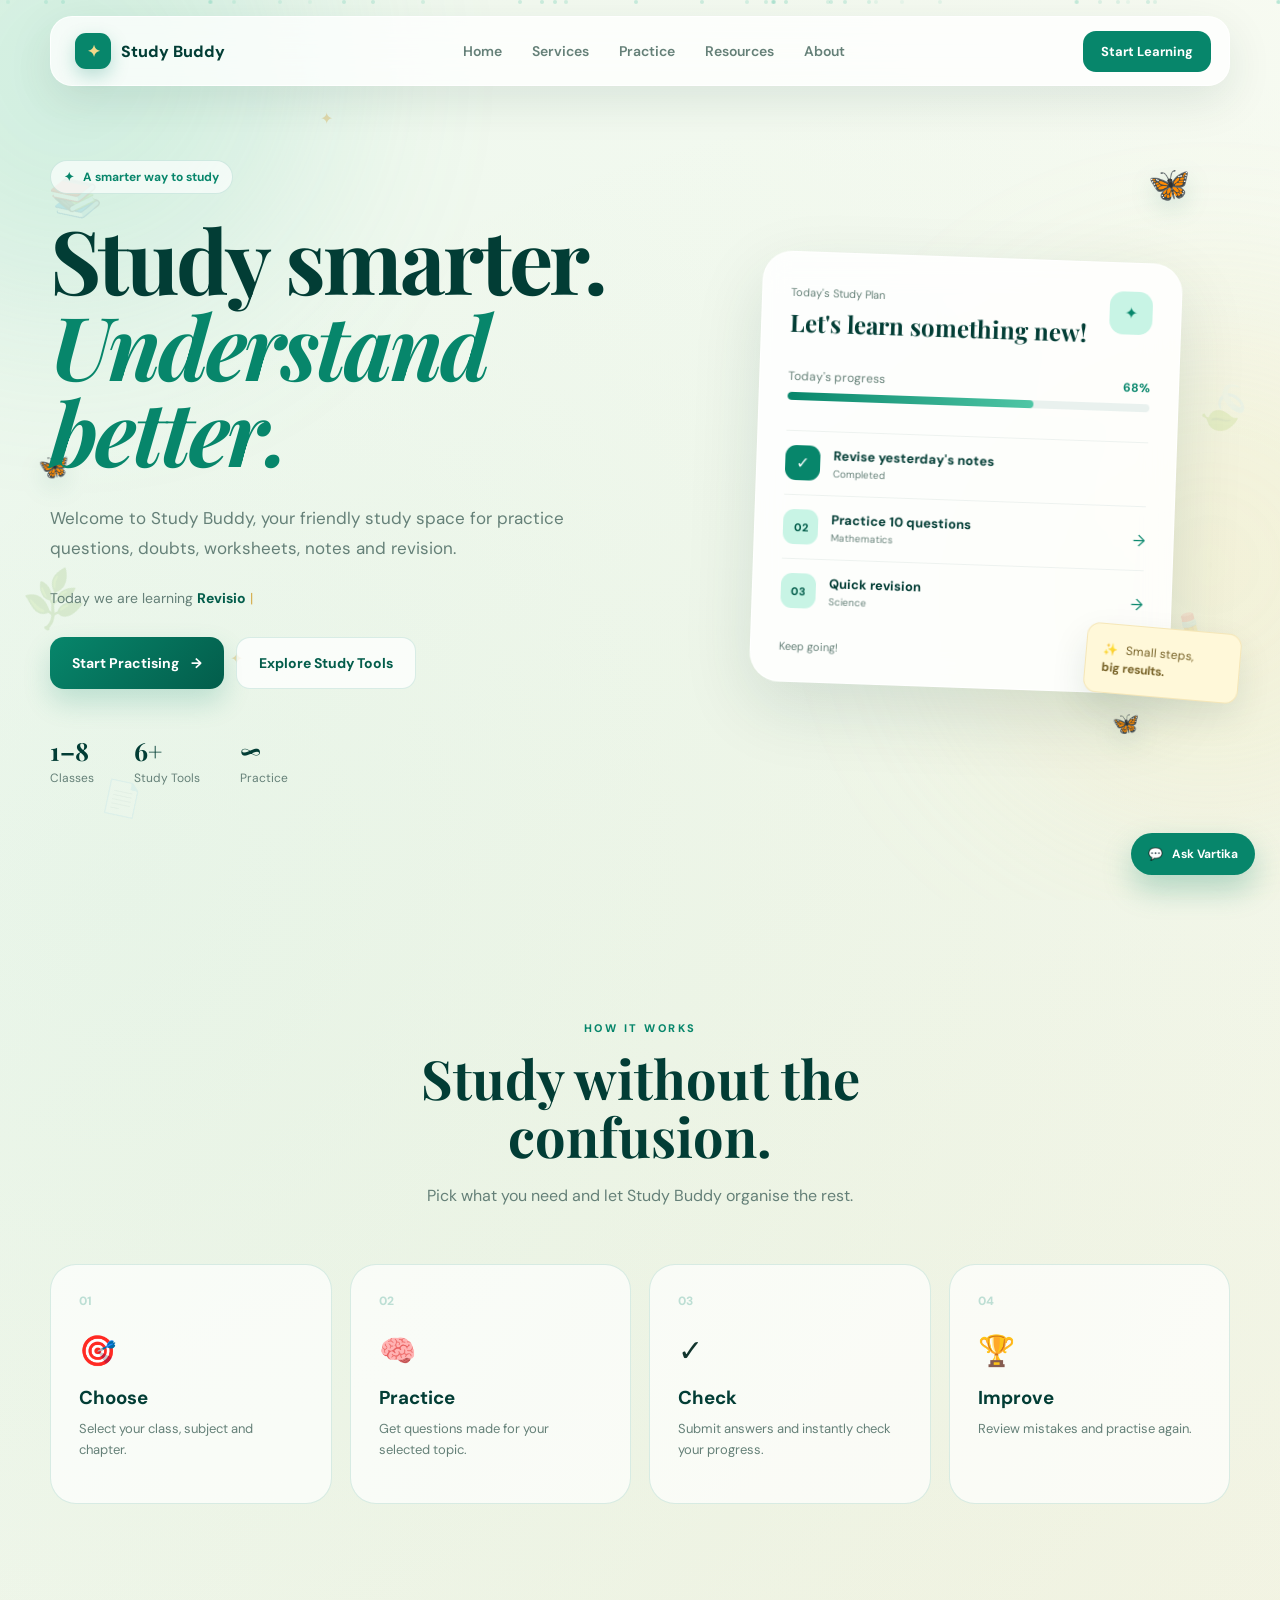
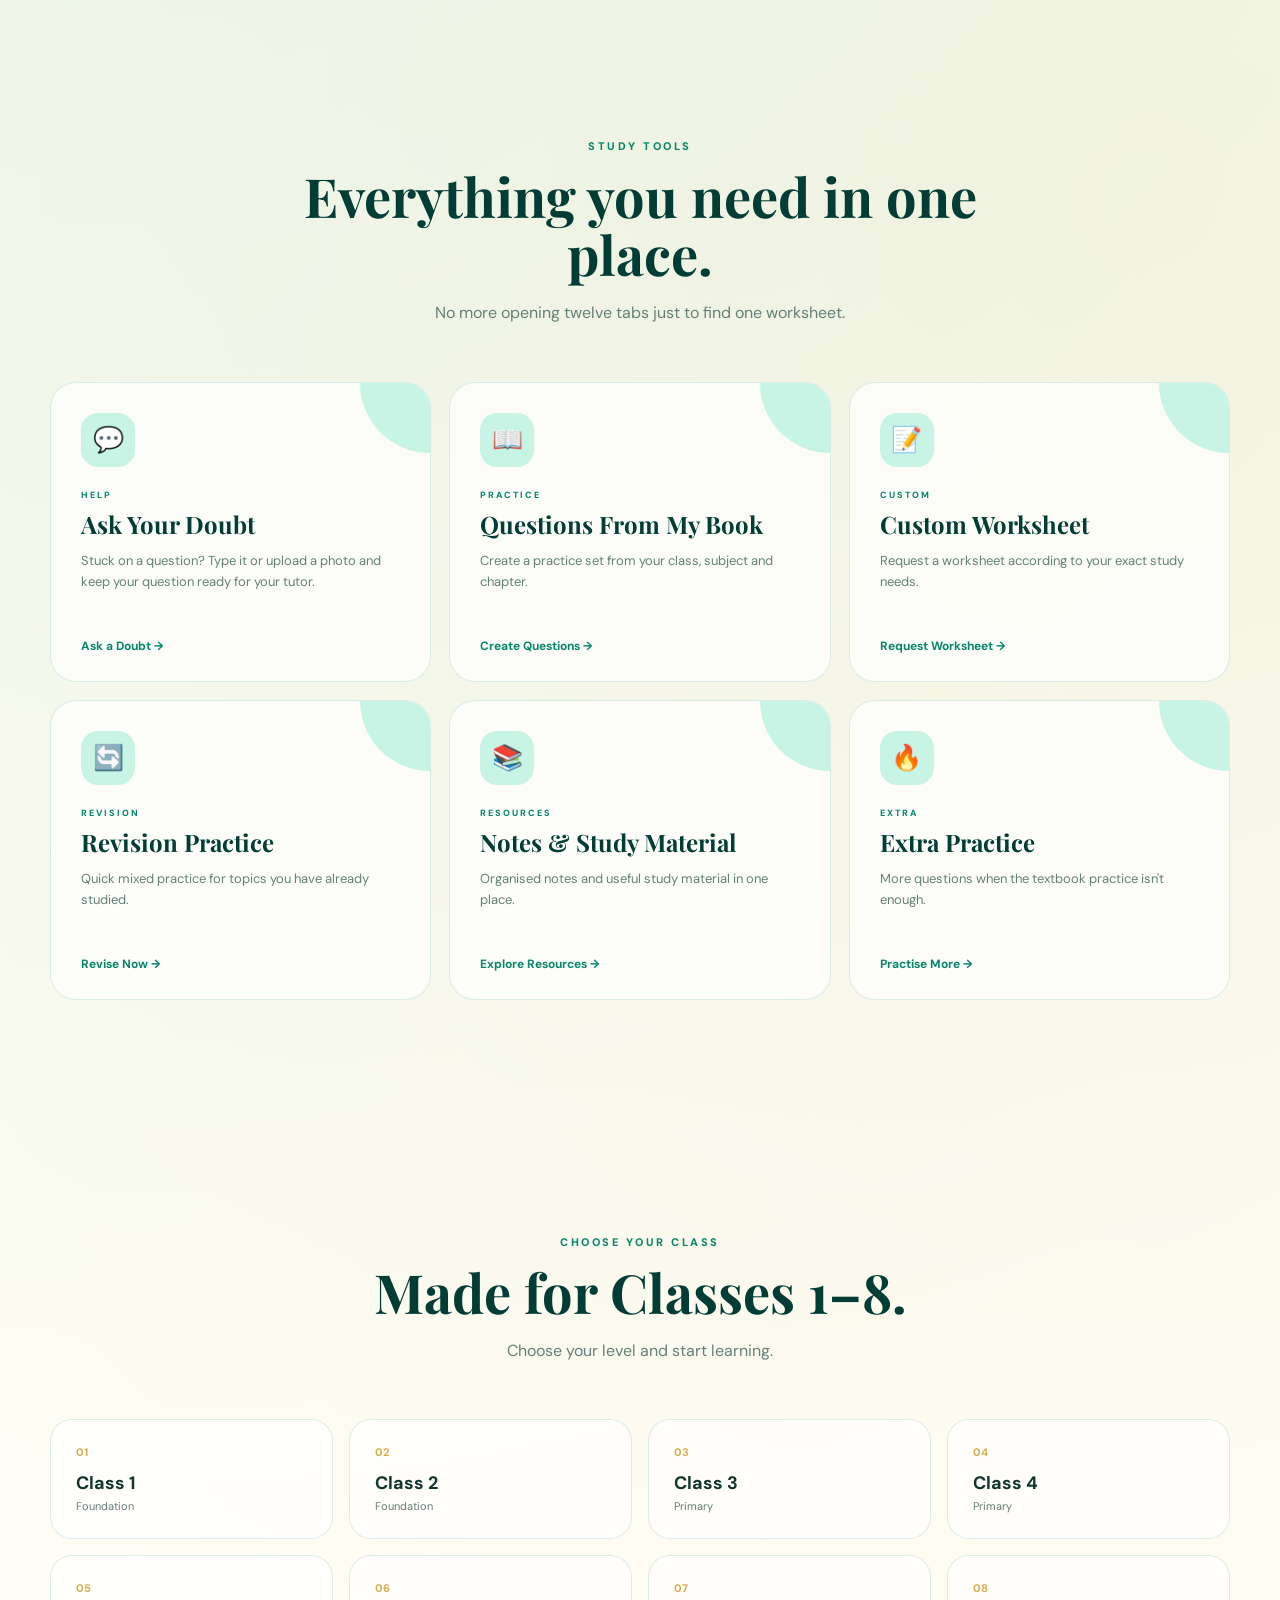
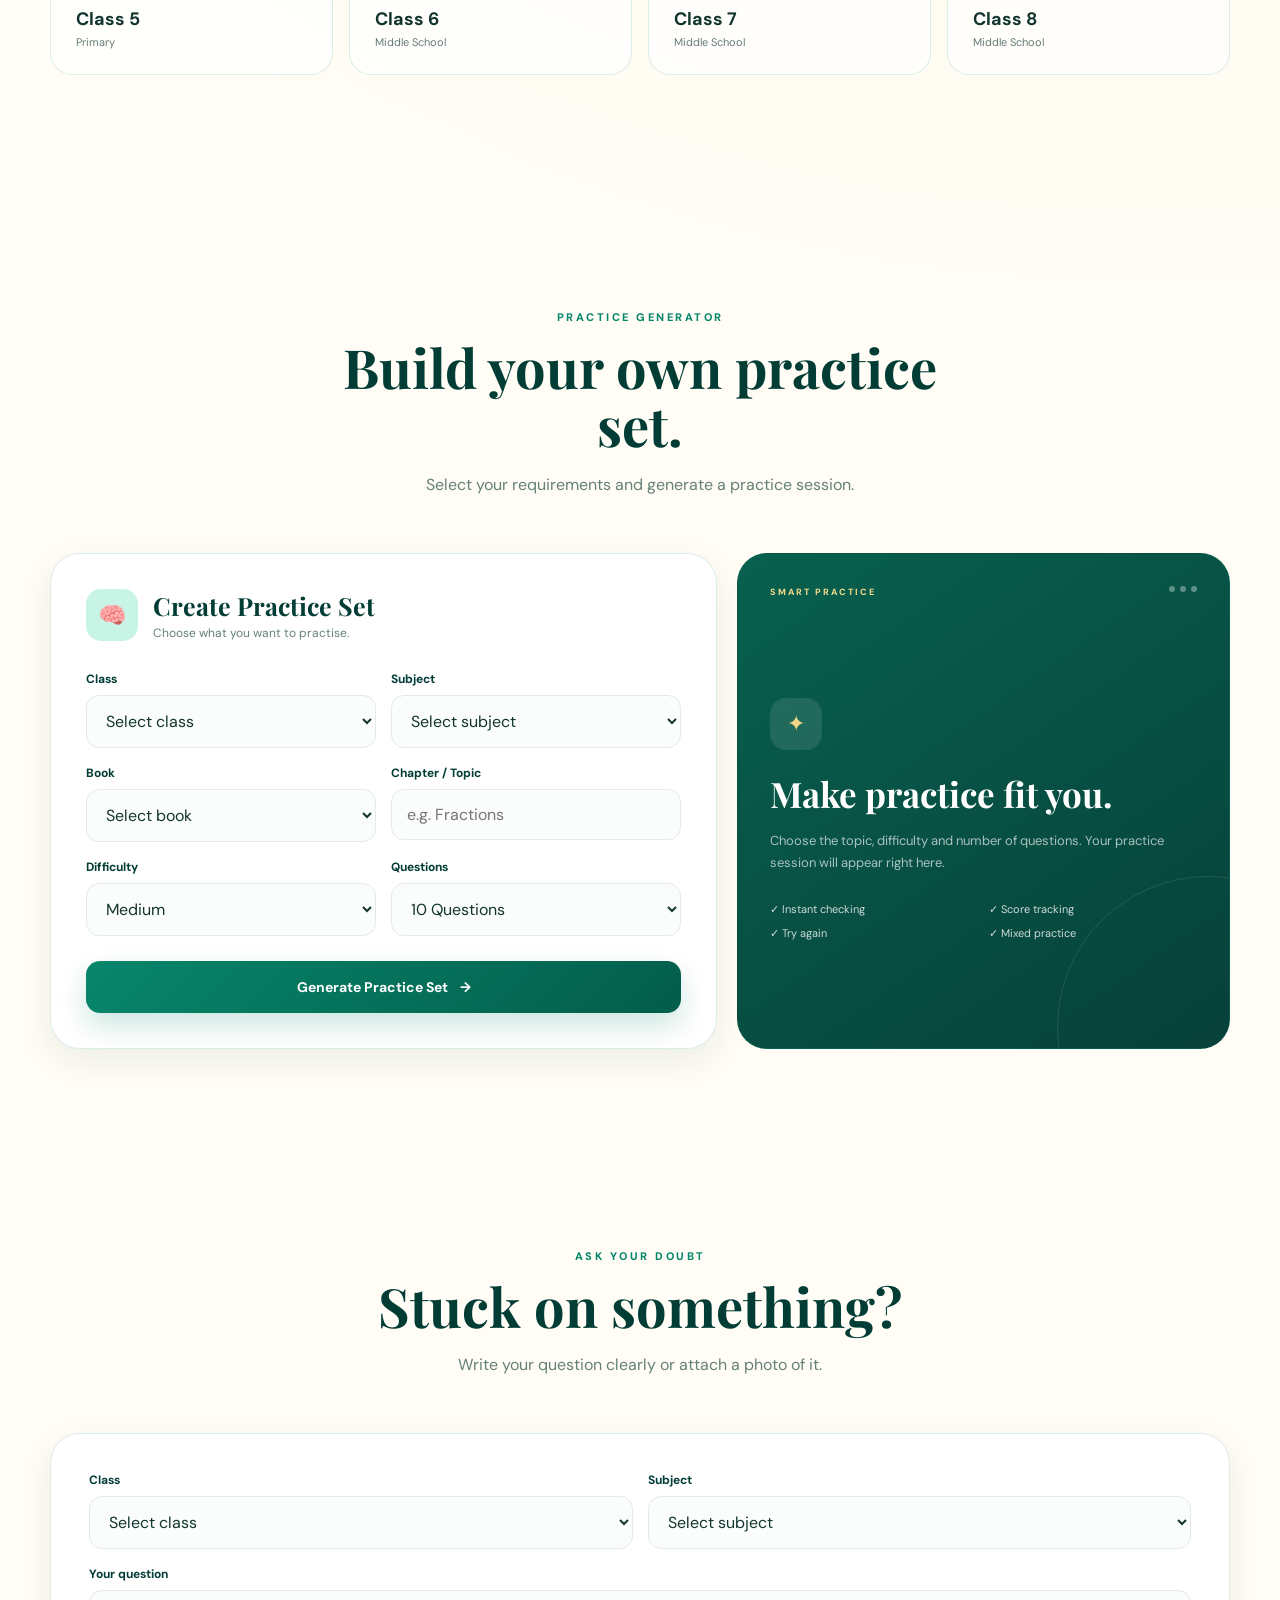
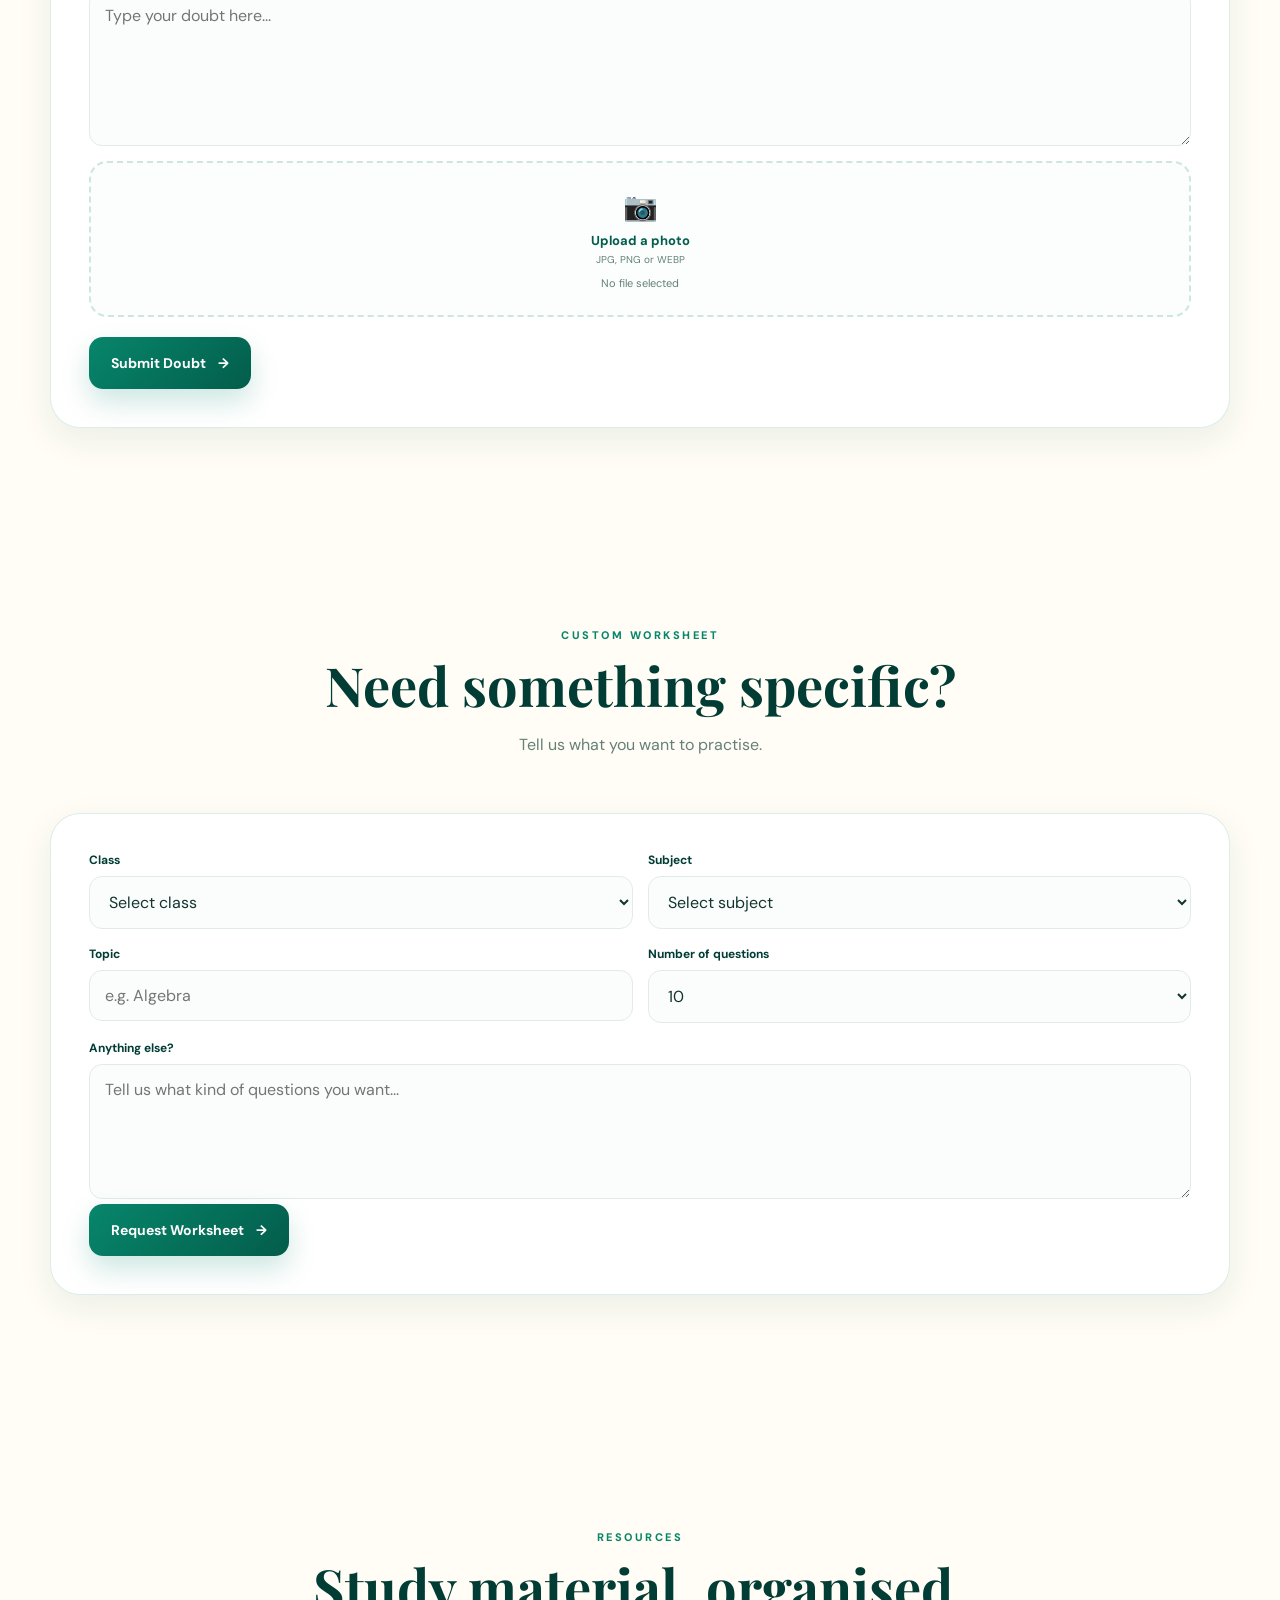
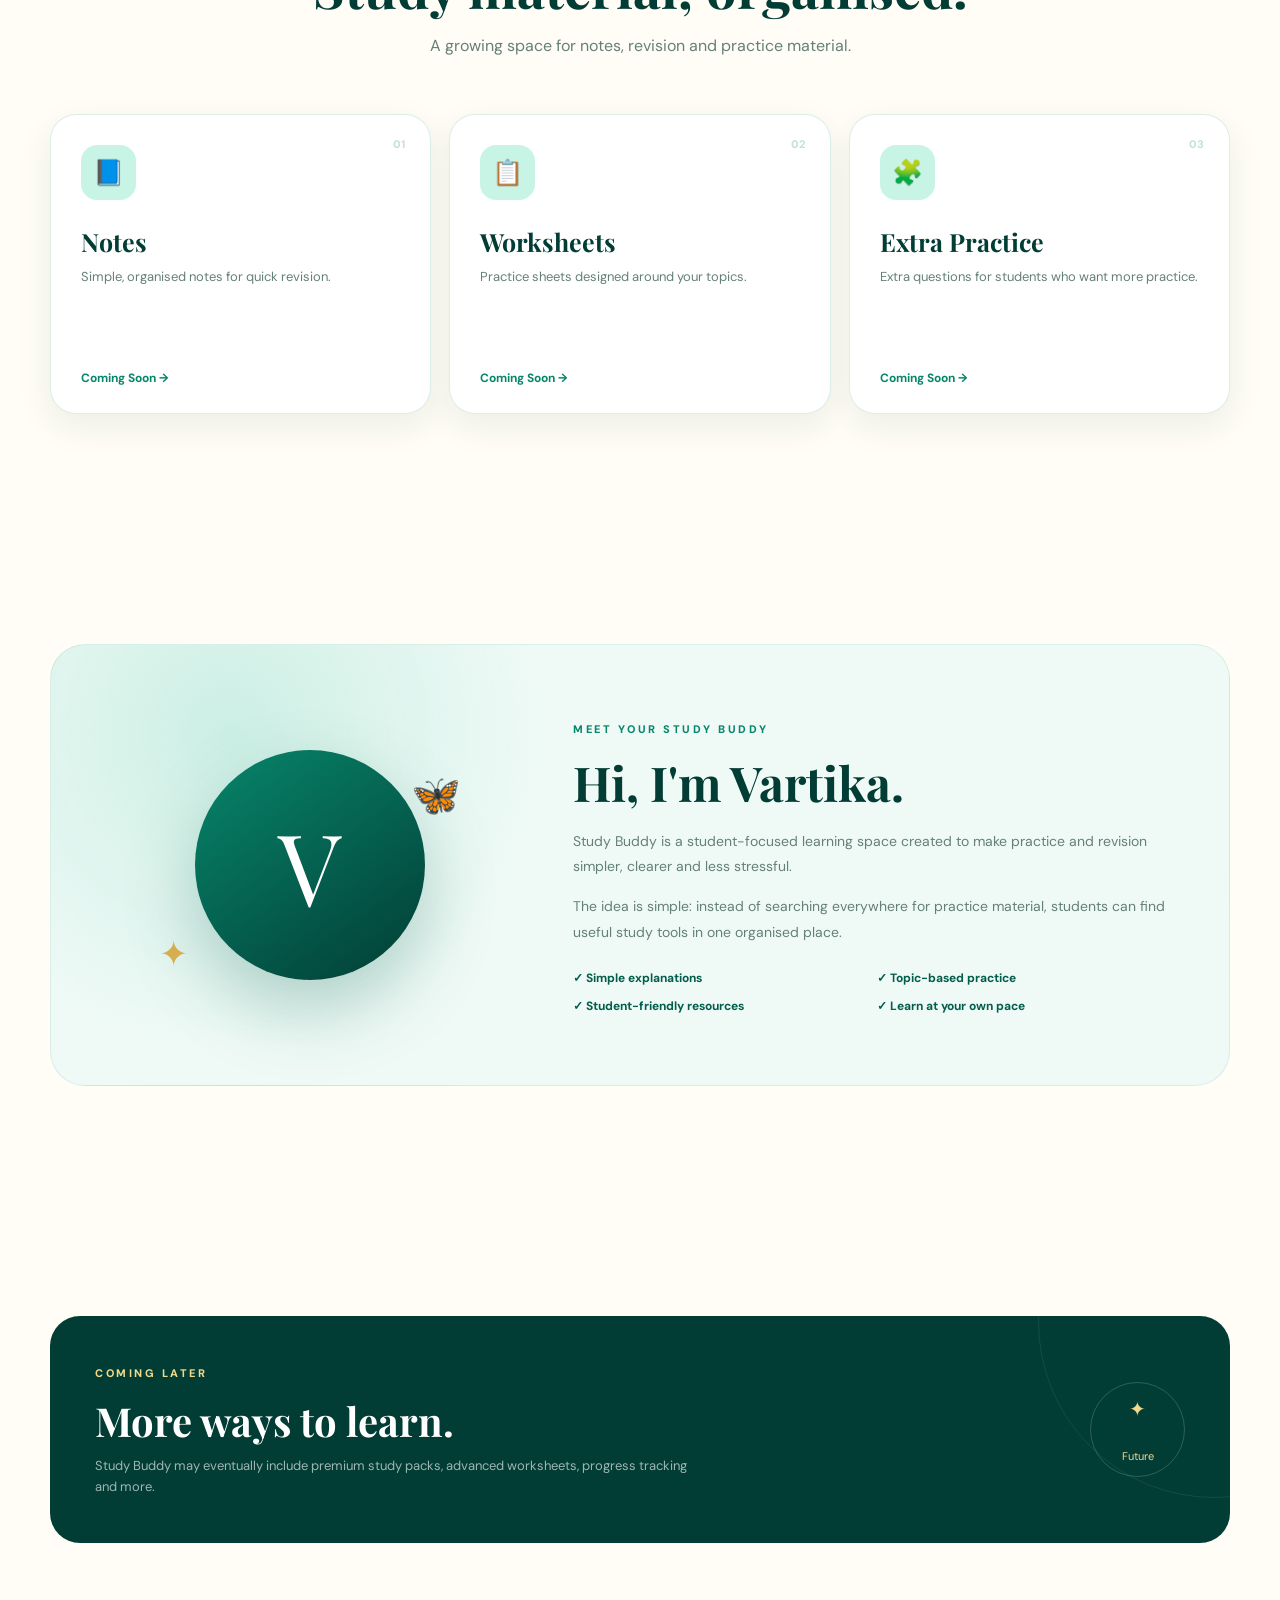
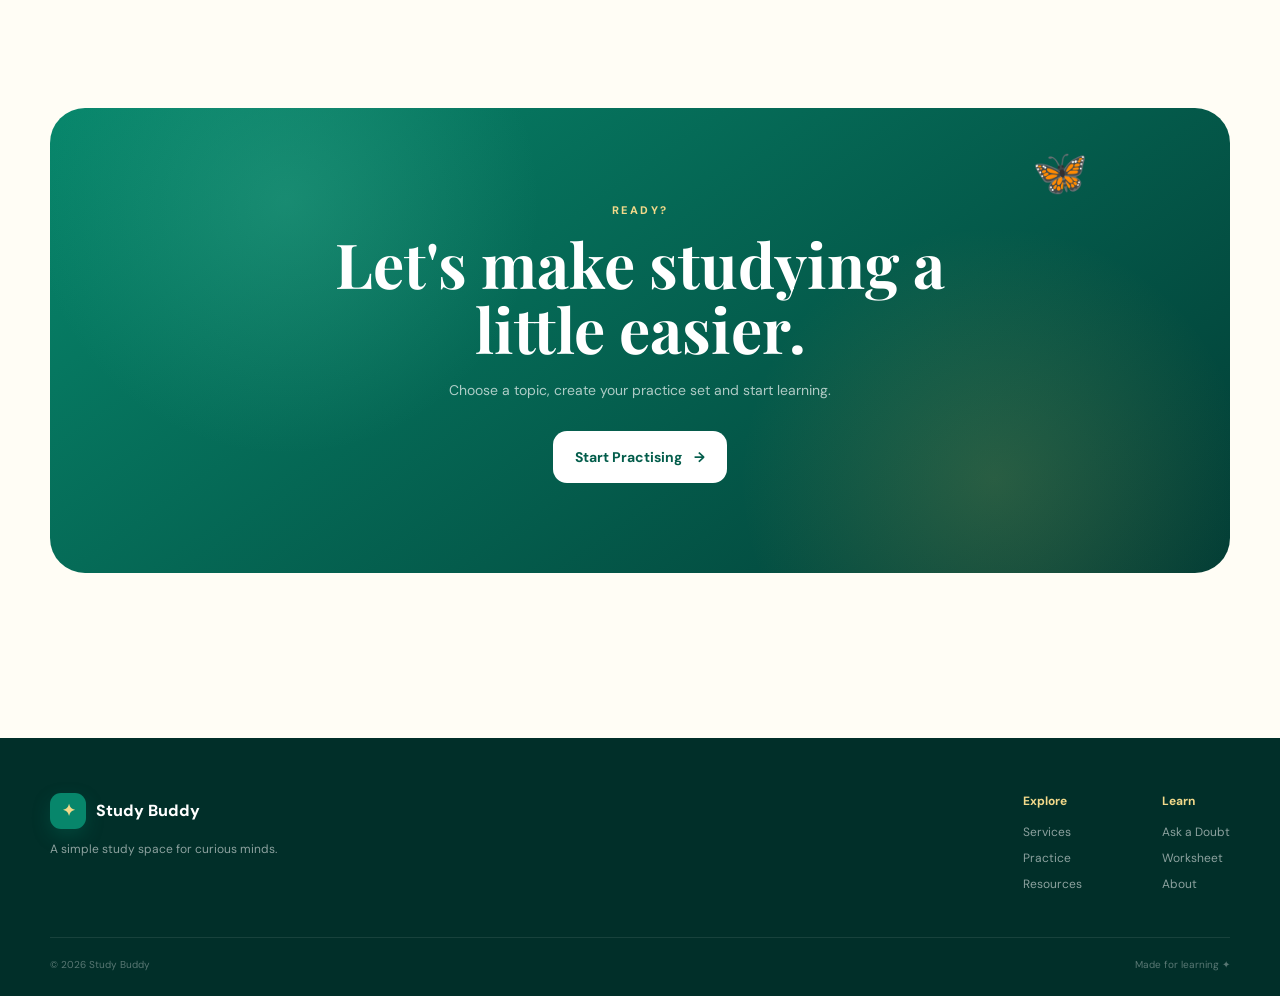
==== index.html @ f21a3731 "Add files via upload" ====
<!DOCTYPE html>
<html lang="en">
<head>
  <meta charset="UTF-8">
  <meta name="viewport" content="width=device-width, initial-scale=1.0">
  <title>Study Buddy | Learn Smarter with Vartika</title>

  <link rel="preconnect" href="https://fonts.googleapis.com">
  <link rel="preconnect" href="https://fonts.gstatic.com" crossorigin>
  <link href="https://fonts.googleapis.com/css2?family=DM+Sans:wght@400;500;600;700;800&family=Playfair+Display:wght@500;600;700&display=swap" rel="stylesheet">

  <link rel="stylesheet" href="style.css">
</head>

<body>

  <!-- PRELOADER -->
  <div id="preloader">
    <div class="loader-logo">Study Buddy</div>
    <div class="loader-line"><span></span></div>
    <p>Preparing your study space...</p>
  </div>

  <!-- BACKGROUND -->
  <div class="background">
    <div class="glow glow-one"></div>
    <div class="glow glow-two"></div>

    <div class="floating-book object" data-speed="1.2">📚</div>
    <div class="floating-pencil object" data-speed="1.7">✏️</div>
    <div class="floating-paper object" data-speed="1">📄</div>

    <div class="butterfly butterfly-one object" data-speed="2">🦋</div>
    <div class="butterfly butterfly-two object" data-speed="1.4">🦋</div>
    <div class="butterfly butterfly-three object" data-speed="2.5">🦋</div>

    <div class="leaf leaf-one object" data-speed="1.8">🍃</div>
    <div class="leaf leaf-two object" data-speed="1.2">🌿</div>

    <div class="star star-one">✦</div>
    <div class="star star-two">✦</div>
    <div class="star star-three">✦</div>

    <div id="particles"></div>
  </div>

  <!-- NAVBAR -->
  <header class="navbar">
    <a href="#home" class="logo">
      <span class="logo-icon">✦</span>
      <span>Study Buddy</span>
    </a>

    <nav id="navMenu">
      <a href="#home">Home</a>
      <a href="#services">Services</a>
      <a href="#practice">Practice</a>
      <a href="#resources">Resources</a>
      <a href="#about">About</a>
    </nav>

    <a href="#practice" class="nav-button">Start Learning</a>

    <button class="menu-button" id="menuButton">☰</button>
  </header>

  <!-- HERO -->
  <main>

    <section class="hero section" id="home">

      <div class="hero-content reveal">

        <div class="eyebrow">
          <span>✦</span>
          A smarter way to study
        </div>

        <h1>
          Study smarter.
          <span>Understand better.</span>
        </h1>

        <p class="hero-text">
          Welcome to Study Buddy, your friendly study space for
          practice questions, doubts, worksheets, notes and revision.
        </p>

        <div class="typing-box">
          <span>Today we are learning </span>
          <strong id="typingText"></strong>
          <span class="cursor">|</span>
        </div>

        <div class="hero-buttons">
          <a href="#practice" class="btn btn-primary">
            Start Practising <span>→</span>
          </a>

          <a href="#services" class="btn btn-secondary">
            Explore Study Tools
          </a>
        </div>

        <div class="hero-stats">
          <div>
            <strong>1–8</strong>
            <span>Classes</span>
          </div>

          <div>
            <strong>6+</strong>
            <span>Study Tools</span>
          </div>

          <div>
            <strong>∞</strong>
            <span>Practice</span>
          </div>
        </div>

      </div>

      <!-- HERO STUDY CARD -->
      <div class="hero-visual reveal">

        <div class="study-card">

          <div class="card-top">
            <div>
              <small>Today's Study Plan</small>
              <h3>Let's learn something new!</h3>
            </div>

            <div class="mini-icon">✦</div>
          </div>

          <div class="progress-area">
            <div class="progress-label">
              <span>Today's progress</span>
              <strong>68%</strong>
            </div>

            <div class="progress-bar">
              <span style="width:68%"></span>
            </div>
          </div>

          <div class="study-task completed">
            <div class="task-check">✓</div>
            <div>
              <strong>Revise yesterday's notes</strong>
              <span>Completed</span>
            </div>
          </div>

          <div class="study-task">
            <div class="task-number">02</div>
            <div>
              <strong>Practice 10 questions</strong>
              <span>Mathematics</span>
            </div>
            <span class="task-arrow">→</span>
          </div>

          <div class="study-task">
            <div class="task-number">03</div>
            <div>
              <strong>Quick revision</strong>
              <span>Science</span>
            </div>
            <span class="task-arrow">→</span>
          </div>

          <div class="card-footer">
            <span>Keep going!</span>
            <span>🌿</span>
          </div>

        </div>

        <div class="floating-note">
          <span>✨</span>
          Small steps,
          <strong>big results.</strong>
        </div>

      </div>

    </section>


    <!-- HOW IT WORKS -->
    <section class="section how-section" id="how">

      <div class="section-heading reveal">
        <span class="section-label">HOW IT WORKS</span>
        <h2>Study without the confusion.</h2>
        <p>Pick what you need and let Study Buddy organise the rest.</p>
      </div>

      <div class="steps-grid">

        <div class="step-card reveal">
          <div class="step-number">01</div>
          <div class="step-icon">🎯</div>
          <h3>Choose</h3>
          <p>Select your class, subject and chapter.</p>
        </div>

        <div class="step-card reveal">
          <div class="step-number">02</div>
          <div class="step-icon">🧠</div>
          <h3>Practice</h3>
          <p>Get questions made for your selected topic.</p>
        </div>

        <div class="step-card reveal">
          <div class="step-number">03</div>
          <div class="step-icon">✓</div>
          <h3>Check</h3>
          <p>Submit answers and instantly check your progress.</p>
        </div>

        <div class="step-card reveal">
          <div class="step-number">04</div>
          <div class="step-icon">🏆</div>
          <h3>Improve</h3>
          <p>Review mistakes and practise again.</p>
        </div>

      </div>

    </section>


    <!-- SERVICES -->
    <section class="section" id="services">

      <div class="section-heading reveal">
        <span class="section-label">STUDY TOOLS</span>
        <h2>Everything you need in one place.</h2>
        <p>No more opening twelve tabs just to find one worksheet.</p>
      </div>

      <div class="services-grid">

        <article class="service-card service-main reveal">
          <div class="service-icon">💬</div>
          <span class="service-tag">HELP</span>
          <h3>Ask Your Doubt</h3>
          <p>
            Stuck on a question? Type it or upload a photo and
            keep your question ready for your tutor.
          </p>
          <a href="#doubt">Ask a Doubt →</a>
        </article>

        <article class="service-card reveal">
          <div class="service-icon">📖</div>
          <span class="service-tag">PRACTICE</span>
          <h3>Questions From My Book</h3>
          <p>Create a practice set from your class, subject and chapter.</p>
          <a href="#practice">Create Questions →</a>
        </article>

        <article class="service-card reveal">
          <div class="service-icon">📝</div>
          <span class="service-tag">CUSTOM</span>
          <h3>Custom Worksheet</h3>
          <p>Request a worksheet according to your exact study needs.</p>
          <a href="#worksheet">Request Worksheet →</a>
        </article>

        <article class="service-card reveal">
          <div class="service-icon">🔄</div>
          <span class="service-tag">REVISION</span>
          <h3>Revision Practice</h3>
          <p>Quick mixed practice for topics you have already studied.</p>
          <a href="#practice">Revise Now →</a>
        </article>

        <article class="service-card reveal">
          <div class="service-icon">📚</div>
          <span class="service-tag">RESOURCES</span>
          <h3>Notes & Study Material</h3>
          <p>Organised notes and useful study material in one place.</p>
          <a href="#resources">Explore Resources →</a>
        </article>

        <article class="service-card reveal">
          <div class="service-icon">🔥</div>
          <span class="service-tag">EXTRA</span>
          <h3>Extra Practice</h3>
          <p>More questions when the textbook practice isn't enough.</p>
          <a href="#practice">Practise More →</a>
        </article>

      </div>

    </section>


    <!-- CLASS SECTION -->
    <section class="section classes-section">

      <div class="section-heading reveal">
        <span class="section-label">CHOOSE YOUR CLASS</span>
        <h2>Made for Classes 1–8.</h2>
        <p>Choose your level and start learning.</p>
      </div>

      <div class="classes-grid">

        <button class="class-card reveal" data-class="1">
          <span>01</span>
          <strong>Class 1</strong>
          <small>Foundation</small>
        </button>

        <button class="class-card reveal" data-class="2">
          <span>02</span>
          <strong>Class 2</strong>
          <small>Foundation</small>
        </button>

        <button class="class-card reveal" data-class="3">
          <span>03</span>
          <strong>Class 3</strong>
          <small>Primary</small>
        </button>

        <button class="class-card reveal" data-class="4">
          <span>04</span>
          <strong>Class 4</strong>
          <small>Primary</small>
        </button>

        <button class="class-card reveal" data-class="5">
          <span>05</span>
          <strong>Class 5</strong>
          <small>Primary</small>
        </button>

        <button class="class-card reveal" data-class="6">
          <span>06</span>
          <strong>Class 6</strong>
          <small>Middle School</small>
        </button>

        <button class="class-card reveal" data-class="7">
          <span>07</span>
          <strong>Class 7</strong>
          <small>Middle School</small>
        </button>

        <button class="class-card reveal" data-class="8">
          <span>08</span>
          <strong>Class 8</strong>
          <small>Middle School</small>
        </button>

      </div>

    </section>


    <!-- PRACTICE GENERATOR -->
    <section class="section practice-section" id="practice">

      <div class="section-heading reveal">
        <span class="section-label">PRACTICE GENERATOR</span>
        <h2>Build your own practice set.</h2>
        <p>Select your requirements and generate a practice session.</p>
      </div>

      <div class="practice-layout">

        <div class="practice-form-card reveal">

          <div class="form-header">
            <div class="form-icon">🧠</div>
            <div>
              <h3>Create Practice Set</h3>
              <p>Choose what you want to practise.</p>
            </div>
          </div>

          <form id="practiceForm">

            <div class="form-row">

              <div class="field">
                <label for="practiceClass">Class</label>

                <select id="practiceClass" required>
                  <option value="">Select class</option>
                  <option value="1">Class 1</option>
                  <option value="2">Class 2</option>
                  <option value="3">Class 3</option>
                  <option value="4">Class 4</option>
                  <option value="5">Class 5</option>
                  <option value="6">Class 6</option>
                  <option value="7">Class 7</option>
                  <option value="8">Class 8</option>
                </select>
              </div>

              <div class="field">
                <label for="practiceSubject">Subject</label>

                <select id="practiceSubject" required>
                  <option value="">Select subject</option>
                  <option value="Mathematics">Mathematics</option>
                  <option value="Science">Science</option>
                  <option value="English">English</option>
                  <option value="Social Science">Social Science</option>
                  <option value="Hindi">Hindi</option>
                </select>
              </div>

            </div>

            <div class="form-row">

              <div class="field">
                <label for="practiceBook">Book</label>

                <select id="practiceBook" required>
                  <option value="">Select book</option>
                  <option value="NCERT">NCERT</option>
                  <option value="School Book">School Book</option>
                  <option value="Other">Other</option>
                </select>
              </div>

              <div class="field">
                <label for="practiceChapter">Chapter / Topic</label>

                <input
                  type="text"
                  id="practiceChapter"
                  placeholder="e.g. Fractions"
                  required
                >
              </div>

            </div>

            <div class="form-row">

              <div class="field">
                <label for="difficulty">Difficulty</label>

                <select id="difficulty" required>
                  <option value="Easy">Easy</option>
                  <option value="Medium" selected>Medium</option>
                  <option value="Hard">Hard</option>
                  <option value="Mixed">Mixed</option>
                </select>
              </div>

              <div class="field">
                <label for="questionCount">Questions</label>

                <select id="questionCount" required>
                  <option value="5">5 Questions</option>
                  <option value="10" selected>10 Questions</option>
                  <option value="15">15 Questions</option>
                  <option value="20">20 Questions</option>
                </select>
              </div>

            </div>

            <button class="btn btn-primary full-button" type="submit">
              Generate Practice Set <span>→</span>
            </button>

          </form>

        </div>


        <div class="practice-preview reveal">

          <div class="preview-top">
            <span class="preview-label">SMART PRACTICE</span>
            <div class="preview-dots">
              <i></i><i></i><i></i>
            </div>
          </div>

          <div class="preview-content">
            <span class="preview-icon">✦</span>

            <h3>Make practice fit you.</h3>

            <p>
              Choose the topic, difficulty and number of questions.
              Your practice session will appear right here.
            </p>

            <div class="preview-features">
              <span>✓ Instant checking</span>
              <span>✓ Score tracking</span>
              <span>✓ Try again</span>
              <span>✓ Mixed practice</span>
            </div>
          </div>

        </div>

      </div>

    </section>


    <!-- QUESTION AREA -->
    <section class="section question-section" id="questionArea">

      <div class="question-shell">

        <div class="question-header">

          <div>
            <span class="section-label">YOUR PRACTICE SESSION</span>
            <h2 id="quizTitle">Practice Questions</h2>
            <p id="quizSubtitle">Your generated questions will appear here.</p>
          </div>

          <div class="quiz-score">
            <span>Score</span>
            <strong id="scoreDisplay">0 / 0</strong>
          </div>

        </div>

        <div class="quiz-progress">
          <span id="quizProgressBar"></span>
        </div>

        <div id="questionsContainer"></div>

        <div class="quiz-actions">

          <button class="btn btn-secondary" id="checkAnswers">
            Check Answers
          </button>

          <button class="btn btn-primary" id="tryAgain">
            Try Again
          </button>

        </div>

        <div id="quizResult" class="quiz-result"></div>

      </div>

    </section>


    <!-- DOUBT -->
    <section class="section form-section" id="doubt">

      <div class="section-heading reveal">
        <span class="section-label">ASK YOUR DOUBT</span>
        <h2>Stuck on something?</h2>
        <p>Write your question clearly or attach a photo of it.</p>
      </div>

      <div class="large-form-card reveal">

        <form id="doubtForm">

          <div class="form-row">

            <div class="field">
              <label for="doubtClass">Class</label>

              <select id="doubtClass" required>
                <option value="">Select class</option>
                <option>Class 1</option>
                <option>Class 2</option>
                <option>Class 3</option>
                <option>Class 4</option>
                <option>Class 5</option>
                <option>Class 6</option>
                <option>Class 7</option>
                <option>Class 8</option>
              </select>
            </div>

            <div class="field">
              <label for="doubtSubject">Subject</label>

              <select id="doubtSubject" required>
                <option value="">Select subject</option>
                <option>Mathematics</option>
                <option>Science</option>
                <option>English</option>
                <option>Social Science</option>
                <option>Hindi</option>
              </select>
            </div>

          </div>

          <div class="field">
            <label for="doubtText">Your question</label>

            <textarea
              id="doubtText"
              rows="6"
              placeholder="Type your doubt here..."
              required
            ></textarea>
          </div>

          <div class="upload-box">

            <input type="file" id="doubtImage" accept="image/*">

            <label for="doubtImage">
              <span class="upload-icon">📷</span>
              <strong>Upload a photo</strong>
              <small>JPG, PNG or WEBP</small>
            </label>

            <p id="fileName">No file selected</p>

          </div>

          <button class="btn btn-primary" type="submit">
            Submit Doubt <span>→</span>
          </button>

        </form>

      </div>

    </section>


    <!-- WORKSHEET -->
    <section class="section form-section" id="worksheet">

      <div class="section-heading reveal">
        <span class="section-label">CUSTOM WORKSHEET</span>
        <h2>Need something specific?</h2>
        <p>Tell us what you want to practise.</p>
      </div>

      <div class="large-form-card reveal">

        <form id="worksheetForm">

          <div class="form-row">

            <div class="field">
              <label for="worksheetClass">Class</label>

              <select id="worksheetClass" required>
                <option value="">Select class</option>
                <option>Class 1</option>
                <option>Class 2</option>
                <option>Class 3</option>
                <option>Class 4</option>
                <option>Class 5</option>
                <option>Class 6</option>
                <option>Class 7</option>
                <option>Class 8</option>
              </select>
            </div>

            <div class="field">
              <label for="worksheetSubject">Subject</label>

              <select id="worksheetSubject" required>
                <option value="">Select subject</option>
                <option>Mathematics</option>
                <option>Science</option>
                <option>English</option>
                <option>Social Science</option>
                <option>Hindi</option>
              </select>
            </div>

          </div>

          <div class="form-row">

            <div class="field">
              <label for="worksheetTopic">Topic</label>

              <input
                type="text"
                id="worksheetTopic"
                placeholder="e.g. Algebra"
                required
              >
            </div>

            <div class="field">
              <label for="worksheetQuestions">Number of questions</label>

              <select id="worksheetQuestions">
                <option>5</option>
                <option selected>10</option>
                <option>15</option>
                <option>20</option>
              </select>
            </div>

          </div>

          <div class="field">
            <label for="worksheetMessage">Anything else?</label>

            <textarea
              id="worksheetMessage"
              rows="5"
              placeholder="Tell us what kind of questions you want..."
            ></textarea>
          </div>

          <button class="btn btn-primary" type="submit">
            Request Worksheet <span>→</span>
          </button>

        </form>

      </div>

    </section>


    <!-- RESOURCES -->
    <section class="section resources-section" id="resources">

      <div class="section-heading reveal">
        <span class="section-label">RESOURCES</span>
        <h2>Study material, organised.</h2>
        <p>A growing space for notes, revision and practice material.</p>
      </div>

      <div class="resources-grid">

        <div class="resource-card reveal">
          <div class="resource-number">01</div>
          <div class="resource-icon">📘</div>
          <h3>Notes</h3>
          <p>Simple, organised notes for quick revision.</p>
          <button class="resource-button" data-resource="Notes">
            Coming Soon →
          </button>
        </div>

        <div class="resource-card reveal">
          <div class="resource-number">02</div>
          <div class="resource-icon">📋</div>
          <h3>Worksheets</h3>
          <p>Practice sheets designed around your topics.</p>
          <button class="resource-button" data-resource="Worksheets">
            Coming Soon →
          </button>
        </div>

        <div class="resource-card reveal">
          <div class="resource-number">03</div>
          <div class="resource-icon">🧩</div>
          <h3>Extra Practice</h3>
          <p>Extra questions for students who want more practice.</p>
          <button class="resource-button" data-resource="Extra Practice">
            Coming Soon →
          </button>
        </div>

      </div>

    </section>


    <!-- ABOUT -->
    <section class="section about-section" id="about">

      <div class="about-card reveal">

        <div class="about-visual">
          <div class="about-circle">
            <span>V</span>
          </div>

          <div class="about-butterfly">🦋</div>
          <div class="about-star">✦</div>
        </div>

        <div class="about-content">

          <span class="section-label">MEET YOUR STUDY BUDDY</span>

          <h2>Hi, I'm Vartika.</h2>

          <p>
            Study Buddy is a student-focused learning space created
            to make practice and revision simpler, clearer and less
            stressful.
          </p>

          <p>
            The idea is simple: instead of searching everywhere for
            practice material, students can find useful study tools
            in one organised place.
          </p>

          <div class="about-points">
            <span>✓ Simple explanations</span>
            <span>✓ Topic-based practice</span>
            <span>✓ Student-friendly resources</span>
            <span>✓ Learn at your own pace</span>
          </div>

        </div>

      </div>

    </section>


    <!-- FUTURE PREMIUM -->
    <section class="section future-section">

      <div class="future-card reveal">

        <div>
          <span class="section-label">COMING LATER</span>
          <h2>More ways to learn.</h2>

          <p>
            Study Buddy may eventually include premium study packs,
            advanced worksheets, progress tracking and more.
          </p>
        </div>

        <div class="future-badge">
          <span>✦</span>
          Future
        </div>

      </div>

    </section>


    <!-- CTA -->
    <section class="section final-cta">

      <div class="cta-card reveal">

        <div class="cta-decoration">🦋</div>

        <span class="section-label">READY?</span>

        <h2>Let's make studying a little easier.</h2>

        <p>
          Choose a topic, create your practice set and start learning.
        </p>

        <a href="#practice" class="btn btn-light">
          Start Practising <span>→</span>
        </a>

      </div>

    </section>

  </main>


  <!-- FOOTER -->
  <footer class="footer">

    <div class="footer-main">

      <div class="footer-brand">

        <a href="#home" class="logo">
          <span class="logo-icon">✦</span>
          <span>Study Buddy</span>
        </a>

        <p>
          A simple study space for curious minds.
        </p>

      </div>

      <div class="footer-links">

        <div>
          <strong>Explore</strong>
          <a href="#services">Services</a>
          <a href="#practice">Practice</a>
          <a href="#resources">Resources</a>
        </div>

        <div>
          <strong>Learn</strong>
          <a href="#doubt">Ask a Doubt</a>
          <a href="#worksheet">Worksheet</a>
          <a href="#about">About</a>
        </div>

      </div>

    </div>

    <div class="footer-bottom">
      <span>© <span id="year"></span> Study Buddy</span>
      <span>Made for learning ✦</span>
    </div>

  </footer>


  <!-- ASK VARTIKA BUTTON -->
  <a href="#doubt" class="floating-help">
    <span>💬</span>
    <strong>Ask Vartika</strong>
  </a>


  <!-- TOAST -->
  <div id="toast" class="toast">
    <span id="toastIcon">✓</span>
    <p id="toastMessage">Done!</p>
  </div>


  <script src="script.js"></script>

</body>
</html>
---- style.css ----
:root {
  --rama: #07866b;
  --rama-dark: #035d4b;
  --rama-deep: #023d35;
  --rama-light: #4fc6a5;
  --mint: #c8f4e5;

  --cream: #fffdf5;
  --gold: #d6ae4f;
  --gold-light: #f2d98a;

  --white: #ffffff;
  --text: #12352e;
  --muted: #658078;

  --glass: rgba(255,255,255,0.72);
  --border: rgba(7,134,107,0.14);

  --shadow: 0 25px 70px rgba(2,61,53,0.12);
  --soft-shadow: 0 12px 35px rgba(2,61,53,0.08);

  --radius: 26px;
  --radius-small: 16px;
}

* {
  margin: 0;
  padding: 0;
  box-sizing: border-box;
}

html {
  scroll-behavior: smooth;
}

body {
  font-family: "DM Sans", sans-serif;
  background:
    radial-gradient(circle at 10% 10%, rgba(79,198,165,0.13), transparent 28%),
    radial-gradient(circle at 90% 20%, rgba(214,174,79,0.10), transparent 24%),
    var(--cream);
  color: var(--text);
  overflow-x: hidden;
}

button,
input,
select,
textarea {
  font: inherit;
}

button,
a {
  -webkit-tap-highlight-color: transparent;
}

a {
  color: inherit;
  text-decoration: none;
}

button {
  border: 0;
  cursor: pointer;
}

::selection {
  background: var(--rama);
  color: white;
}


/* PRELOADER */

#preloader {
  position: fixed;
  inset: 0;
  z-index: 9999;
  background: var(--rama-deep);
  display: flex;
  align-items: center;
  justify-content: center;
  flex-direction: column;
  color: white;
  transition: opacity .6s ease, visibility .6s ease;
}

#preloader.hide {
  opacity: 0;
  visibility: hidden;
}

.loader-logo {
  font-family: "Playfair Display", serif;
  font-size: 42px;
  margin-bottom: 22px;
}

.loader-line {
  width: 180px;
  height: 4px;
  background: rgba(255,255,255,.15);
  border-radius: 10px;
  overflow: hidden;
}

.loader-line span {
  display: block;
  width: 0;
  height: 100%;
  background: var(--gold-light);
  animation: loading 1.5s ease forwards;
}

#preloader p {
  margin-top: 15px;
  font-size: 13px;
  color: rgba(255,255,255,.65);
}

@keyframes loading {
  to {
    width: 100%;
  }
}


/* BACKGROUND */

.background {
  position: fixed;
  inset: 0;
  z-index: -2;
  pointer-events: none;
  overflow: hidden;
}

.glow {
  position: absolute;
  width: 500px;
  height: 500px;
  border-radius: 50%;
  filter: blur(100px);
  opacity: .18;
}

.glow-one {
  background: var(--rama-light);
  top: -180px;
  left: -180px;
}

.glow-two {
  background: var(--gold-light);
  right: -180px;
  top: 35%;
}

.object {
  position: absolute;
  user-select: none;
  transition: transform .15s linear;
}

.floating-book {
  top: 19%;
  left: 4%;
  font-size: 40px;
  opacity: .12;
  transform: rotate(-15deg);
}

.floating-pencil {
  top: 68%;
  right: 5%;
  font-size: 38px;
  opacity: .14;
  transform: rotate(30deg);
}

.floating-paper {
  bottom: 9%;
  left: 8%;
  font-size: 32px;
  opacity: .10;
  transform: rotate(12deg);
}

.butterfly {
  font-size: 34px;
  filter: drop-shadow(0 8px 12px rgba(3,93,75,.15));
}

.butterfly-one {
  top: 18%;
  right: 7%;
  animation: butterflyFloat 6s ease-in-out infinite;
}

.butterfly-two {
  top: 50%;
  left: 3%;
  font-size: 25px;
  animation: butterflyFloat 7s ease-in-out infinite reverse;
}

.butterfly-three {
  bottom: 18%;
  right: 11%;
  font-size: 22px;
  animation: butterflyFloat 8s ease-in-out infinite;
}

@keyframes butterflyFloat {
  0%,100% {
    transform: translate(0,0) rotate(-8deg);
  }
  50% {
    transform: translate(15px,-25px) rotate(10deg);
  }
}

.leaf {
  opacity: .14;
  font-size: 45px;
}

.leaf-one {
  top: 42%;
  right: 2%;
  transform: rotate(30deg);
}

.leaf-two {
  bottom: 30%;
  left: 2%;
  transform: rotate(-25deg);
}

.star {
  position: absolute;
  color: var(--gold);
  opacity: .4;
  animation: twinkle 3s infinite;
}

.star-one {
  top: 12%;
  left: 25%;
}

.star-two {
  top: 72%;
  left: 18%;
  animation-delay: 1s;
}

.star-three {
  top: 32%;
  right: 27%;
  animation-delay: 1.8s;
}

@keyframes twinkle {
  0%,100% {
    opacity: .15;
    transform: scale(.8);
  }
  50% {
    opacity: .8;
    transform: scale(1.25);
  }
}

#particles {
  position: absolute;
  inset: 0;
}

.particle {
  position: absolute;
  width: 4px;
  height: 4px;
  background: var(--rama-light);
  border-radius: 50%;
  opacity: .18;
  animation: particleMove linear infinite;
}

@keyframes particleMove {
  from {
    transform: translateY(110vh);
  }
  to {
    transform: translateY(-20vh);
  }
}


/* NAVBAR */

.navbar {
  position: fixed;
  z-index: 1000;
  top: 16px;
  left: 50%;
  transform: translateX(-50%);
  width: min(1180px, calc(100% - 30px));
  height: 70px;
  padding: 0 18px 0 24px;

  display: flex;
  align-items: center;
  justify-content: space-between;

  background: rgba(255,255,255,.76);
  border: 1px solid rgba(255,255,255,.8);
  backdrop-filter: blur(20px);

  border-radius: 22px;
  box-shadow: 0 15px 45px rgba(2,61,53,.10);
}

.logo {
  display: flex;
  align-items: center;
  gap: 10px;
  font-weight: 800;
  color: var(--rama-deep);
}

.logo-icon {
  width: 36px;
  height: 36px;
  display: grid;
  place-items: center;
  border-radius: 11px;
  background: var(--rama);
  color: var(--gold-light);
  box-shadow: 0 7px 18px rgba(7,134,107,.25);
}

.navbar nav {
  display: flex;
  gap: 30px;
}

.navbar nav a {
  font-size: 14px;
  font-weight: 600;
  color: var(--muted);
  transition: .25s;
  position: relative;
}

.navbar nav a:hover,
.navbar nav a.active {
  color: var(--rama);
}

.navbar nav a.active::after {
  content: "";
  position: absolute;
  width: 5px;
  height: 5px;
  border-radius: 50%;
  background: var(--gold);
  bottom: -9px;
  left: 50%;
}

.nav-button {
  padding: 12px 18px;
  border-radius: 13px;
  background: var(--rama);
  color: white;
  font-size: 13px;
  font-weight: 700;
  transition: .25s;
}

.nav-button:hover {
  background: var(--rama-dark);
  transform: translateY(-2px);
}

.menu-button {
  display: none;
  background: transparent;
  color: var(--rama-deep);
  font-size: 25px;
}


/* COMMON */

.section {
  width: min(1180px, calc(100% - 36px));
  margin: auto;
  padding: 115px 0;
}

.section-heading {
  max-width: 690px;
  margin: 0 auto 55px;
  text-align: center;
}

.section-label {
  display: inline-block;
  color: var(--rama);
  font-size: 11px;
  font-weight: 800;
  letter-spacing: 2.5px;
  margin-bottom: 14px;
}

.section-heading h2 {
  font-family: "Playfair Display", serif;
  font-size: clamp(34px, 5vw, 54px);
  line-height: 1.08;
  color: var(--rama-deep);
}

.section-heading p {
  margin-top: 16px;
  color: var(--muted);
  line-height: 1.7;
}

.reveal {
  opacity: 0;
  transform: translateY(35px);
  transition: opacity .8s ease, transform .8s ease;
}

.reveal.visible {
  opacity: 1;
  transform: translateY(0);
}


/* BUTTONS */

.btn {
  display: inline-flex;
  align-items: center;
  justify-content: center;
  gap: 12px;
  min-height: 52px;
  padding: 0 22px;
  border-radius: 14px;
  font-weight: 700;
  font-size: 14px;
  transition: .25s;
  position: relative;
  overflow: hidden;
}

.btn-primary {
  color: white;
  background: linear-gradient(135deg, var(--rama), var(--rama-dark));
  box-shadow: 0 13px 28px rgba(7,134,107,.20);
}

.btn-primary:hover {
  transform: translateY(-3px);
  box-shadow: 0 17px 35px rgba(7,134,107,.28);
}

.btn-secondary {
  background: rgba(255,255,255,.75);
  border: 1px solid var(--border);
  color: var(--rama-dark);
}

.btn-secondary:hover {
  transform: translateY(-3px);
  border-color: var(--rama-light);
}

.btn-light {
  background: white;
  color: var(--rama-dark);
}

.full-button {
  width: 100%;
  margin-top: 8px;
}


/* HERO */

.hero {
  min-height: 100vh;
  padding-top: 160px;
  display: grid;
  grid-template-columns: 1.05fr .95fr;
  gap: 70px;
  align-items: center;
}

.eyebrow {
  display: inline-flex;
  align-items: center;
  gap: 9px;
  padding: 8px 13px;
  border: 1px solid rgba(7,134,107,.15);
  background: rgba(255,255,255,.65);
  border-radius: 50px;
  color: var(--rama);
  font-size: 12px;
  font-weight: 700;
  margin-bottom: 22px;
}

.hero h1 {
  font-family: "Playfair Display", serif;
  font-size: clamp(54px, 7vw, 88px);
  line-height: .98;
  letter-spacing: -3px;
  color: var(--rama-deep);
}

.hero h1 span {
  display: block;
  color: var(--rama);
  font-style: italic;
}

.hero-text {
  max-width: 610px;
  margin-top: 28px;
  color: var(--muted);
  font-size: 17px;
  line-height: 1.8;
}

.typing-box {
  margin-top: 25px;
  color: var(--muted);
  font-size: 14px;
}

.typing-box strong {
  color: var(--rama-dark);
}

.cursor {
  color: var(--gold);
  animation: blink .8s infinite;
}

@keyframes blink {
  50% {
    opacity: 0;
  }
}

.hero-buttons {
  display: flex;
  gap: 12px;
  margin-top: 30px;
  flex-wrap: wrap;
}

.hero-stats {
  display: flex;
  gap: 40px;
  margin-top: 45px;
}

.hero-stats div {
  display: flex;
  flex-direction: column;
}

.hero-stats strong {
  font-family: "Playfair Display", serif;
  font-size: 25px;
  color: var(--rama-deep);
}

.hero-stats span {
  margin-top: 3px;
  color: var(--muted);
  font-size: 12px;
}


/* HERO VISUAL */

.hero-visual {
  position: relative;
  min-height: 500px;
  display: grid;
  place-items: center;
}

.study-card {
  width: min(420px, 100%);
  padding: 28px;
  border-radius: 30px;
  background: rgba(255,255,255,.86);
  border: 1px solid rgba(255,255,255,.9);
  box-shadow: var(--shadow);
  backdrop-filter: blur(18px);
  transform: rotate(2deg);
  animation: cardFloat 5s ease-in-out infinite;
}

@keyframes cardFloat {
  0%,100% {
    transform: translateY(0) rotate(2deg);
  }
  50% {
    transform: translateY(-12px) rotate(-1deg);
  }
}

.card-top {
  display: flex;
  justify-content: space-between;
  gap: 20px;
}

.card-top small {
  color: var(--muted);
  font-size: 11px;
}

.card-top h3 {
  font-family: "Playfair Display", serif;
  font-size: 24px;
  margin-top: 5px;
  color: var(--rama-deep);
}

.mini-icon {
  width: 43px;
  height: 43px;
  flex: 0 0 auto;
  display: grid;
  place-items: center;
  border-radius: 14px;
  background: var(--mint);
  color: var(--rama);
}

.progress-area {
  margin: 30px 0;
}

.progress-label {
  display: flex;
  justify-content: space-between;
  color: var(--muted);
  font-size: 12px;
  margin-bottom: 8px;
}

.progress-label strong {
  color: var(--rama);
}

.progress-bar {
  height: 8px;
  border-radius: 20px;
  background: #e9f1ee;
  overflow: hidden;
}

.progress-bar span {
  height: 100%;
  display: block;
  background: linear-gradient(90deg, var(--rama), var(--rama-light));
  border-radius: inherit;
}

.study-task {
  display: flex;
  align-items: center;
  gap: 13px;
  padding: 14px 0;
  border-top: 1px solid #edf2ef;
}

.study-task > div:nth-child(2) {
  flex: 1;
}

.task-check,
.task-number {
  width: 35px;
  height: 35px;
  border-radius: 11px;
  display: grid;
  place-items: center;
  flex: 0 0 auto;
}

.task-check {
  background: var(--rama);
  color: white;
}

.task-number {
  background: var(--mint);
  color: var(--rama-dark);
  font-size: 11px;
  font-weight: 800;
}

.study-task strong {
  display: block;
  font-size: 13px;
  color: var(--rama-deep);
}

.study-task span {
  display: block;
  color: var(--muted);
  font-size: 10px;
  margin-top: 3px;
}

.task-arrow {
  font-size: 16px !important;
  color: var(--rama) !important;
}

.card-footer {
  display: flex;
  justify-content: space-between;
  padding-top: 17px;
  color: var(--muted);
  font-size: 11px;
}

.floating-note {
  position: absolute;
  right: -10px;
  bottom: 25px;
  width: 155px;
  padding: 16px;
  background: #fff8d9;
  border: 1px solid rgba(214,174,79,.25);
  box-shadow: 0 15px 35px rgba(2,61,53,.10);
  border-radius: 13px;
  transform: rotate(5deg);
  font-size: 12px;
  line-height: 1.5;
  color: #766126;
}

.floating-note span {
  margin-right: 5px;
}

.floating-note strong {
  display: block;
}


/* STEPS */

.steps-grid {
  display: grid;
  grid-template-columns: repeat(4,1fr);
  gap: 18px;
}

.step-card {
  padding: 28px;
  min-height: 240px;
  border-radius: var(--radius);
  background: rgba(255,255,255,.67);
  border: 1px solid var(--border);
  position: relative;
  transition: .3s;
}

.step-card:hover {
  transform: translateY(-8px);
  background: white;
  box-shadow: var(--soft-shadow);
}

.step-number {
  color: rgba(7,134,107,.25);
  font-size: 12px;
  font-weight: 800;
}

.step-icon {
  margin-top: 22px;
  font-size: 30px;
}

.step-card h3 {
  margin-top: 15px;
  color: var(--rama-deep);
}

.step-card p {
  margin-top: 9px;
  color: var(--muted);
  font-size: 13px;
  line-height: 1.6;
}


/* SERVICES */

.services-grid {
  display: grid;
  grid-template-columns: repeat(3,1fr);
  gap: 18px;
}

.service-card {
  min-height: 300px;
  padding: 30px;
  border-radius: var(--radius);
  background: rgba(255,255,255,.70);
  border: 1px solid var(--border);
  transition: .3s;
  position: relative;
  overflow: hidden;
}

.service-card::before {
  content: "";
  position: absolute;
  width: 140px;
  height: 140px;
  right: -70px;
  top: -70px;
  border-radius: 50%;
  background: var(--mint);
  transition: .4s;
}

.service-card:hover::before {
  transform: scale(1.5);
}

.service-card:hover {
  transform: translateY(-8px);
  background: white;
  box-shadow: var(--soft-shadow);
}

.service-icon {
  position: relative;
  z-index: 1;
  width: 54px;
  height: 54px;
  display: grid;
  place-items: center;
  background: var(--mint);
  border-radius: 17px;
  font-size: 25px;
}

.service-tag {
  display: block;
  margin-top: 22px;
  font-size: 9px;
  font-weight: 800;
  letter-spacing: 2px;
  color: var(--rama);
}

.service-card h3 {
  position: relative;
  z-index: 1;
  margin-top: 7px;
  color: var(--rama-deep);
  font-family: "Playfair Display", serif;
  font-size: 24px;
}

.service-card p {
  position: relative;
  z-index: 1;
  margin-top: 10px;
  color: var(--muted);
  line-height: 1.65;
  font-size: 13px;
}

.service-card a {
  position: absolute;
  left: 30px;
  bottom: 27px;
  color: var(--rama);
  font-weight: 700;
  font-size: 12px;
}


/* CLASSES */

.classes-grid {
  display: grid;
  grid-template-columns: repeat(4,1fr);
  gap: 16px;
}

.class-card {
  text-align: left;
  padding: 25px;
  border-radius: 22px;
  background: rgba(255,255,255,.70);
  border: 1px solid var(--border);
  transition: .3s;
  color: var(--text);
}

.class-card:hover {
  transform: translateY(-7px);
  background: var(--rama);
  color: white;
  box-shadow: 0 20px 40px rgba(7,134,107,.22);
}

.class-card span {
  display: block;
  color: var(--gold);
  font-size: 11px;
  font-weight: 800;
}

.class-card strong {
  display: block;
  margin-top: 12px;
  font-size: 18px;
}

.class-card small {
  display: block;
  margin-top: 4px;
  opacity: .65;
  font-size: 11px;
}


/* PRACTICE */

.practice-layout {
  display: grid;
  grid-template-columns: 1.15fr .85fr;
  gap: 20px;
}

.practice-form-card,
.practice-preview {
  border-radius: 30px;
  border: 1px solid var(--border);
}

.practice-form-card {
  padding: 35px;
  background: white;
  box-shadow: var(--soft-shadow);
}

.form-header {
  display: flex;
  align-items: center;
  gap: 15px;
  margin-bottom: 30px;
}

.form-icon {
  width: 52px;
  height: 52px;
  display: grid;
  place-items: center;
  background: var(--mint);
  border-radius: 15px;
  font-size: 23px;
}

.form-header h3 {
  color: var(--rama-deep);
  font-family: "Playfair Display", serif;
  font-size: 25px;
}

.form-header p {
  color: var(--muted);
  font-size: 12px;
  margin-top: 3px;
}

.form-row {
  display: grid;
  grid-template-columns: repeat(2,1fr);
  gap: 15px;
  margin-bottom: 17px;
}

.field label {
  display: block;
  margin-bottom: 8px;
  color: var(--rama-deep);
  font-size: 12px;
  font-weight: 700;
}

.field input,
.field select,
.field textarea {
  width: 100%;
  outline: none;
  border: 1px solid #e2ebe7;
  background: #fbfdfc;
  color: var(--text);
  padding: 14px 15px;
  border-radius: 13px;
  transition: .25s;
}

.field textarea {
  resize: vertical;
}

.field input:focus,
.field select:focus,
.field textarea:focus {
  border-color: var(--rama-light);
  box-shadow: 0 0 0 4px rgba(79,198,165,.10);
  background: white;
}

.practice-preview {
  min-height: 100%;
  padding: 32px;
  background:
    linear-gradient(145deg, rgba(3,93,75,.98), rgba(2,61,53,.98));
  color: white;
  overflow: hidden;
  position: relative;
}

.practice-preview::after {
  content: "";
  position: absolute;
  width: 300px;
  height: 300px;
  border-radius: 50%;
  right: -130px;
  bottom: -130px;
  border: 1px solid rgba(255,255,255,.10);
}

.preview-top {
  display: flex;
  justify-content: space-between;
}

.preview-label {
  font-size: 9px;
  letter-spacing: 2px;
  font-weight: 800;
  color: var(--gold-light);
}

.preview-dots {
  display: flex;
  gap: 5px;
}

.preview-dots i {
  width: 6px;
  height: 6px;
  background: rgba(255,255,255,.35);
  border-radius: 50%;
}

.preview-content {
  margin-top: 100px;
  position: relative;
  z-index: 1;
}

.preview-icon {
  width: 52px;
  height: 52px;
  display: grid;
  place-items: center;
  background: rgba(255,255,255,.1);
  border-radius: 16px;
  color: var(--gold-light);
  font-size: 22px;
}

.preview-content h3 {
  font-family: "Playfair Display", serif;
  font-size: 35px;
  margin-top: 20px;
}

.preview-content p {
  margin-top: 13px;
  color: rgba(255,255,255,.65);
  line-height: 1.7;
  font-size: 13px;
}

.preview-features {
  display: grid;
  grid-template-columns: 1fr 1fr;
  gap: 10px;
  margin-top: 28px;
}

.preview-features span {
  font-size: 11px;
  color: rgba(255,255,255,.8);
}


/* QUESTIONS */

.question-section {
  display: none;
}

.question-section.show {
  display: block;
  animation: sectionAppear .6s ease;
}

@keyframes sectionAppear {
  from {
    opacity: 0;
    transform: translateY(20px);
  }
  to {
    opacity: 1;
    transform: translateY(0);
  }
}

.question-shell {
  background: white;
  border-radius: 30px;
  padding: 38px;
  box-shadow: var(--shadow);
  border: 1px solid var(--border);
}

.question-header {
  display: flex;
  justify-content: space-between;
  align-items: flex-start;
  gap: 20px;
}

.question-header h2 {
  font-family: "Playfair Display", serif;
  color: var(--rama-deep);
  font-size: 34px;
  margin-top: 4px;
}

.question-header p {
  color: var(--muted);
  font-size: 13px;
  margin-top: 5px;
}

.quiz-score {
  min-width: 105px;
  padding: 15px;
  background: var(--mint);
  border-radius: 15px;
  text-align: center;
}

.quiz-score span {
  display: block;
  color: var(--rama-dark);
  font-size: 10px;
}

.quiz-score strong {
  display: block;
  margin-top: 4px;
  color: var(--rama-deep);
  font-size: 20px;
}

.quiz-progress {
  width: 100%;
  height: 7px;
  background: #e9f1ee;
  border-radius: 20px;
  margin: 25px 0 30px;
  overflow: hidden;
}

.quiz-progress span {
  display: block;
  height: 100%;
  width: 0;
  background: linear-gradient(90deg,var(--rama),var(--gold));
  transition: width .5s;
}

.question-card {
  border: 1px solid #e3ebe8;
  border-radius: 19px;
  padding: 23px;
  margin-bottom: 15px;
  transition: .25s;
}

.question-card.correct {
  border-color: #61b990;
  background: #f1fbf6;
}

.question-card.wrong {
  border-color: #db8888;
  background: #fff5f5;
}

.question-number {
  color: var(--rama);
  font-size: 10px;
  font-weight: 800;
  letter-spacing: 1.5px;
}

.question-text {
  margin-top: 8px;
  font-weight: 700;
  line-height: 1.6;
  color: var(--rama-deep);
}

.options {
  display: grid;
  gap: 9px;
  margin-top: 17px;
}

.option {
  display: flex;
  align-items: center;
  gap: 10px;
  padding: 12px 14px;
  border: 1px solid #e5ece9;
  border-radius: 12px;
  cursor: pointer;
  font-size: 13px;
  transition: .2s;
}

.option:hover {
  border-color: var(--rama-light);
  background: #f4fcf9;
}

.option input {
  accent-color: var(--rama);
}

.answer-note {
  display: none;
  margin-top: 12px;
  padding: 10px 13px;
  border-radius: 10px;
  font-size: 12px;
}

.question-card.checked .answer-note {
  display: block;
}

.question-card.correct .answer-note {
  background: #dff6e9;
  color: #26754d;
}

.question-card.wrong .answer-note {
  background: #fde4e4;
  color: #a14343;
}

.quiz-actions {
  display: flex;
  gap: 10px;
  margin-top: 25px;
}

.quiz-result {
  display: none;
  margin-top: 20px;
  padding: 20px;
  border-radius: 16px;
  background: var(--mint);
  color: var(--rama-deep);
}

.quiz-result.show {
  display: block;
  animation: sectionAppear .4s ease;
}

.quiz-result strong {
  font-size: 22px;
}


/* FORMS */

.form-section {
  padding-top: 80px;
}

.large-form-card {
  background: white;
  padding: 38px;
  border-radius: 30px;
  border: 1px solid var(--border);
  box-shadow: var(--soft-shadow);
}

.upload-box {
  margin: 10px 0 20px;
  padding: 25px;
  border: 2px dashed #cfe5dd;
  border-radius: 18px;
  text-align: center;
  background: #fbfefc;
}

.upload-box input {
  display: none;
}

.upload-box label {
  cursor: pointer;
  display: flex;
  flex-direction: column;
  align-items: center;
}

.upload-icon {
  font-size: 28px;
  margin-bottom: 7px;
}

.upload-box strong {
  color: var(--rama-dark);
  font-size: 13px;
}

.upload-box small {
  margin-top: 4px;
  color: var(--muted);
  font-size: 10px;
}

.upload-box p {
  color: var(--muted);
  font-size: 11px;
  margin-top: 10px;
}


/* RESOURCES */

.resources-grid {
  display: grid;
  grid-template-columns: repeat(3,1fr);
  gap: 18px;
}

.resource-card {
  position: relative;
  overflow: hidden;
  min-height: 300px;
  padding: 30px;
  border-radius: var(--radius);
  background: white;
  border: 1px solid var(--border);
  box-shadow: var(--soft-shadow);
  transition: .3s;
}

.resource-card:hover {
  transform: translateY(-7px);
}

.resource-number {
  position: absolute;
  right: 25px;
  top: 22px;
  font-size: 11px;
  font-weight: 800;
  color: rgba(7,134,107,.25);
}

.resource-icon {
  width: 55px;
  height: 55px;
  display: grid;
  place-items: center;
  border-radius: 16px;
  background: var(--mint);
  font-size: 25px;
}

.resource-card h3 {
  font-family: "Playfair Display", serif;
  color: var(--rama-deep);
  font-size: 25px;
  margin-top: 25px;
}

.resource-card p {
  color: var(--muted);
  font-size: 13px;
  line-height: 1.7;
  margin-top: 8px;
}

.resource-button {
  position: absolute;
  left: 30px;
  bottom: 27px;
  color: var(--rama);
  background: transparent;
  font-weight: 700;
  font-size: 12px;
}


/* ABOUT */

.about-card {
  display: grid;
  grid-template-columns: .8fr 1.2fr;
  align-items: center;
  gap: 65px;
  padding: 60px;
  border-radius: 35px;
  background:
    radial-gradient(circle at 15% 20%, rgba(79,198,165,.22), transparent 30%),
    #effaf6;
  border: 1px solid rgba(7,134,107,.10);
}

.about-visual {
  min-height: 320px;
  position: relative;
  display: grid;
  place-items: center;
}

.about-circle {
  width: 230px;
  height: 230px;
  border-radius: 50%;
  display: grid;
  place-items: center;
  background: linear-gradient(145deg,var(--rama),var(--rama-deep));
  box-shadow: 0 30px 70px rgba(3,93,75,.25);
  color: white;
  font-family: "Playfair Display", serif;
  font-size: 100px;
}

.about-butterfly {
  position: absolute;
  right: 12%;
  top: 20%;
  font-size: 40px;
  animation: butterflyFloat 5s infinite;
}

.about-star {
  position: absolute;
  left: 12%;
  bottom: 15%;
  color: var(--gold);
  font-size: 35px;
}

.about-content h2 {
  font-family: "Playfair Display", serif;
  color: var(--rama-deep);
  font-size: 48px;
}

.about-content p {
  color: var(--muted);
  line-height: 1.8;
  font-size: 14px;
  margin-top: 15px;
}

.about-points {
  display: grid;
  grid-template-columns: 1fr 1fr;
  gap: 12px;
  margin-top: 25px;
}

.about-points span {
  font-size: 12px;
  font-weight: 700;
  color: var(--rama-dark);
}


/* FUTURE */

.future-card {
  padding: 45px;
  border-radius: 30px;
  display: flex;
  align-items: center;
  justify-content: space-between;
  gap: 30px;
  background: var(--rama-deep);
  color: white;
  position: relative;
  overflow: hidden;
}

.future-card::after {
  content: "";
  position: absolute;
  width: 350px;
  height: 350px;
  border-radius: 50%;
  border: 1px solid rgba(255,255,255,.08);
  right: -160px;
  top: -170px;
}

.future-card h2 {
  font-family: "Playfair Display", serif;
  font-size: 40px;
}

.future-card p {
  color: rgba(255,255,255,.62);
  margin-top: 9px;
  max-width: 600px;
  line-height: 1.6;
  font-size: 13px;
}

.future-card .section-label {
  color: var(--gold-light);
}

.future-badge {
  width: 95px;
  height: 95px;
  flex: 0 0 auto;
  border-radius: 50%;
  border: 1px solid rgba(255,255,255,.18);
  display: grid;
  place-items: center;
  text-align: center;
  font-size: 11px;
  color: var(--gold-light);
}

.future-badge span {
  font-size: 20px;
}


/* CTA */

.final-cta {
  padding-top: 50px;
}

.cta-card {
  text-align: center;
  position: relative;
  overflow: hidden;
  padding: 90px 30px;
  border-radius: 35px;
  background:
    radial-gradient(circle at 20% 20%, rgba(79,198,165,.25), transparent 25%),
    radial-gradient(circle at 80% 80%, rgba(214,174,79,.18), transparent 25%),
    linear-gradient(145deg,var(--rama),var(--rama-deep));
  color: white;
}

.cta-card h2 {
  position: relative;
  font-family: "Playfair Display", serif;
  font-size: clamp(38px,5vw,62px);
  max-width: 750px;
  margin: auto;
  line-height: 1.05;
}

.cta-card p {
  position: relative;
  max-width: 550px;
  margin: 18px auto 28px;
  color: rgba(255,255,255,.68);
  line-height: 1.7;
  font-size: 14px;
}

.cta-card .section-label {
  color: var(--gold-light);
}

.cta-decoration {
  position: absolute;
  top: 35px;
  right: 12%;
  font-size: 45px;
  animation: butterflyFloat 5s infinite;
}


/* FOOTER */

.footer {
  margin-top: 50px;
  padding: 55px max(18px, calc((100% - 1180px)/2)) 25px;
  background: #012f29;
  color: white;
}

.footer-main {
  display: flex;
  justify-content: space-between;
  gap: 50px;
}

.footer-brand p {
  margin-top: 12px;
  color: rgba(255,255,255,.55);
  font-size: 12px;
}

.footer .logo {
  color: white;
}

.footer-links {
  display: flex;
  gap: 80px;
}

.footer-links div {
  display: flex;
  flex-direction: column;
  gap: 10px;
}

.footer-links strong {
  font-size: 12px;
  color: var(--gold-light);
  margin-bottom: 5px;
}

.footer-links a {
  color: rgba(255,255,255,.55);
  font-size: 12px;
  transition: .2s;
}

.footer-links a:hover {
  color: white;
}

.footer-bottom {
  border-top: 1px solid rgba(255,255,255,.09);
  margin-top: 45px;
  padding-top: 20px;
  display: flex;
  justify-content: space-between;
  color: rgba(255,255,255,.35);
  font-size: 10px;
}


/* FLOATING HELP */

.floating-help {
  position: fixed;
  z-index: 900;
  right: 25px;
  bottom: 25px;

  display: flex;
  align-items: center;
  gap: 9px;

  padding: 13px 17px;
  border-radius: 50px;

  color: white;
  background: var(--rama);
  box-shadow: 0 14px 30px rgba(7,134,107,.28);

  font-size: 12px;
  transition: .25s;
}

.floating-help:hover {
  transform: translateY(-4px);
  background: var(--rama-dark);
}


/* TOAST */

.toast {
  position: fixed;
  z-index: 3000;
  right: 25px;
  top: 100px;
  min-width: 260px;
  padding: 15px 18px;
  display: flex;
  align-items: center;
  gap: 11px;

  background: white;
  border: 1px solid var(--border);
  border-radius: 15px;
  box-shadow: var(--shadow);

  transform: translateX(130%);
  opacity: 0;
  transition: .4s;
}

.toast.show {
  transform: translateX(0);
  opacity: 1;
}

.toast > span {
  width: 30px;
  height: 30px;
  display: grid;
  place-items: center;
  border-radius: 9px;
  background: var(--mint);
  color: var(--rama);
  font-weight: 800;
}

.toast p {
  font-size: 12px;
  color: var(--text);
}


/* RESPONSIVE */

@media (max-width: 950px) {

  .navbar nav,
  .nav-button {
    display: none;
  }

  .menu-button {
    display: block;
  }

  .navbar {
    padding: 0 20px;
  }

  .hero {
    grid-template-columns: 1fr;
    padding-top: 140px;
  }

  .hero-visual {
    min-height: 430px;
  }

  .steps-grid {
    grid-template-columns: repeat(2,1fr);
  }

  .services-grid {
    grid-template-columns: repeat(2,1fr);
  }

  .classes-grid {
    grid-template-columns: repeat(4,1fr);
  }

  .practice-layout {
    grid-template-columns: 1fr;
  }

  .about-card {
    grid-template-columns: 1fr;
  }

  .about-visual {
    min-height: 260px;
  }
}

@media (max-width: 700px) {

  .section {
    padding: 80px 0;
  }

  .hero {
    padding-top: 125px;
  }

  .hero h1 {
    font-size: 54px;
    letter-spacing: -2px;
  }

  .hero-stats {
    gap: 24px;
  }

  .steps-grid,
  .services-grid,
  .resources-grid {
    grid-template-columns: 1fr;
  }

  .classes-grid {
    grid-template-columns: repeat(2,1fr);
  }

  .form-row {
    grid-template-columns: 1fr;
  }

  .practice-form-card,
  .large-form-card,
  .question-shell {
    padding: 23px;
  }

  .question-header {
    flex-direction: column;
  }

  .quiz-actions {
    flex-direction: column;
  }

  .quiz-actions .btn {
    width: 100%;
  }

  .about-card {
    padding: 30px;
  }

  .about-content h2 {
    font-size: 38px;
  }

  .about-points {
    grid-template-columns: 1fr;
  }

  .future-card {
    flex-direction: column;
    align-items: flex-start;
  }

  .footer-main {
    flex-direction: column;
  }

  .footer-links {
    gap: 50px;
  }

  .floating-help {
    right: 15px;
    bottom: 15px;
  }
}

@media (max-width: 480px) {

  .navbar {
    top: 10px;
    width: calc(100% - 20px);
  }

  .hero h1 {
    font-size: 45px;
  }

  .hero-buttons {
    flex-direction: column;
  }

  .hero-buttons .btn {
    width: 100%;
  }

  .hero-visual {
    min-height: 380px;
  }

  .study-card {
    padding: 22px;
  }

  .floating-note {
    right: -5px;
    bottom: 0;
  }

  .preview-features {
    grid-template-columns: 1fr;
  }

  .footer-links {
    flex-direction: column;
    gap: 30px;
  }

  .footer-bottom {
    flex-direction: column;
    gap: 8px;
  }
}


/* REDUCED MOTION */

@media (prefers-reduced-motion: reduce) {

  *,
  *::before,
  *::after {
    animation-duration: .01ms !important;
    animation-iteration-count: 1 !important;
    scroll-behavior: auto !important;
    transition-duration: .01ms !important;
  }
}
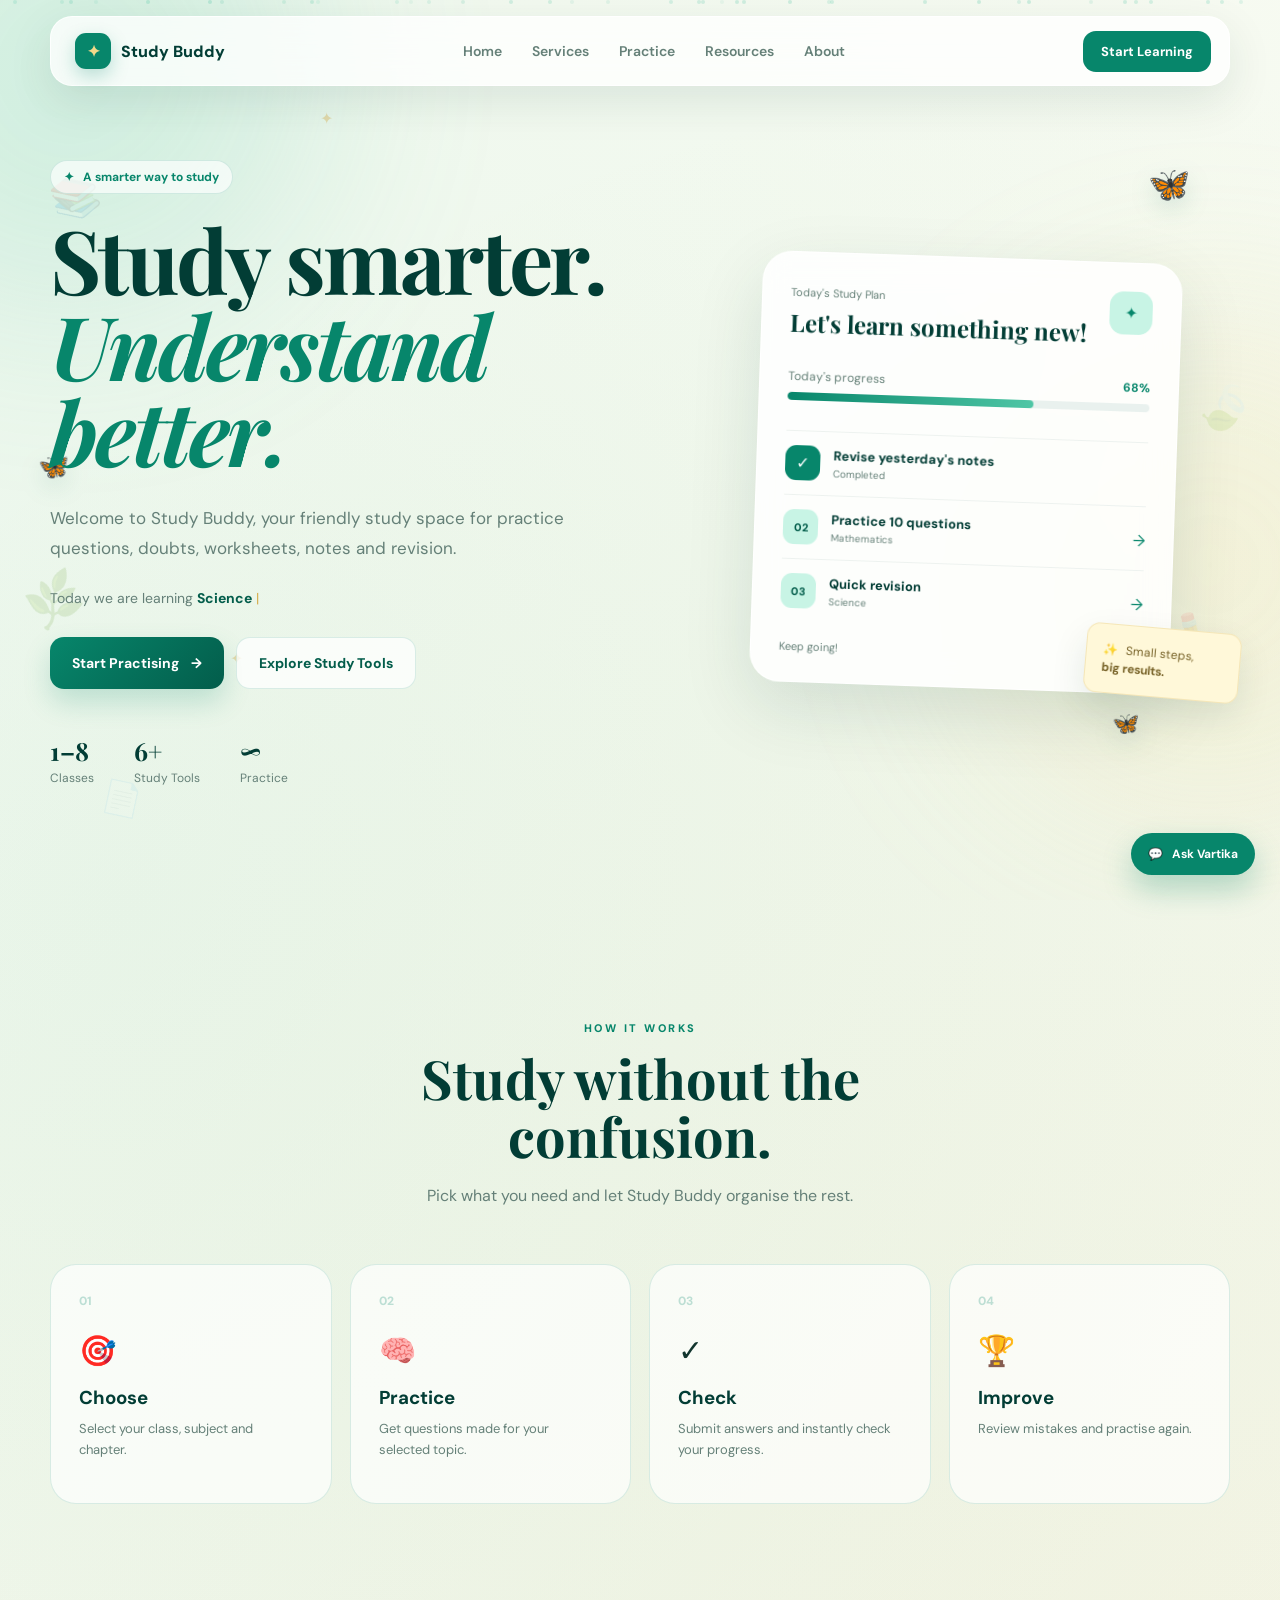
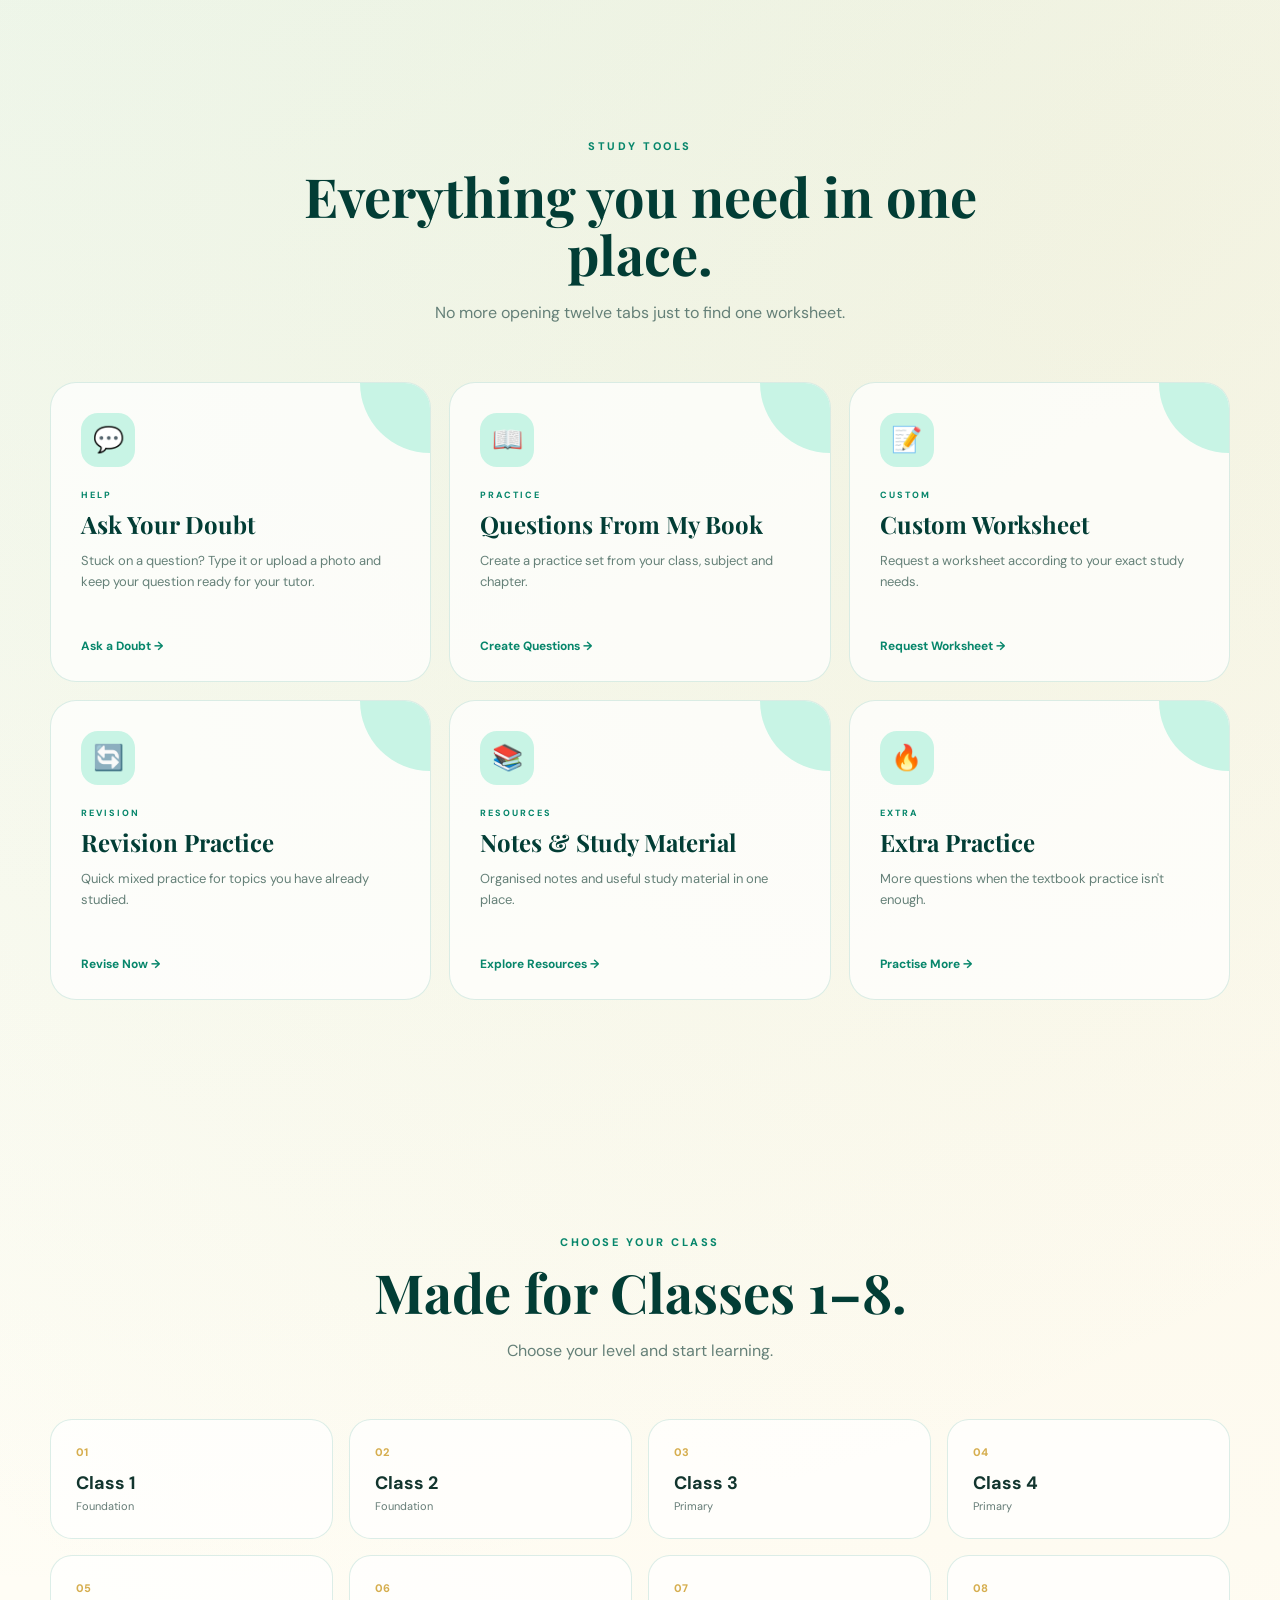
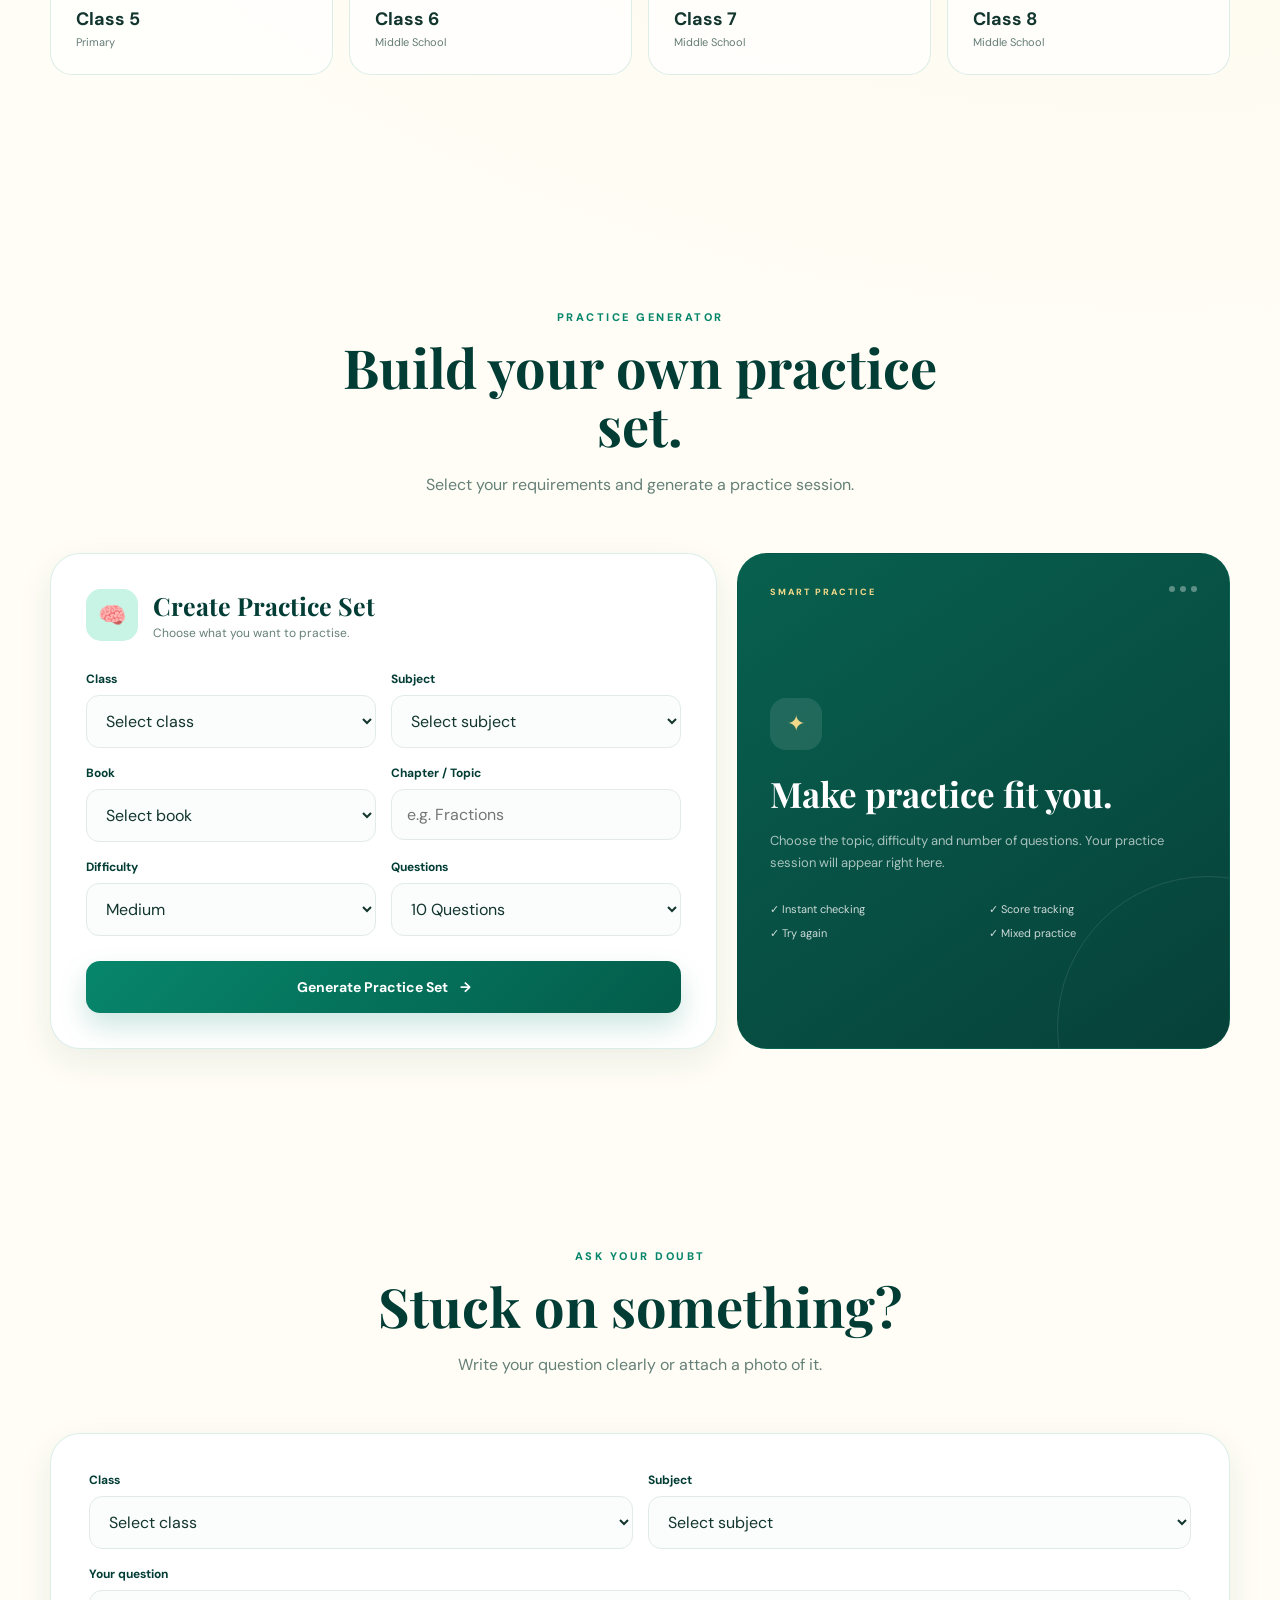
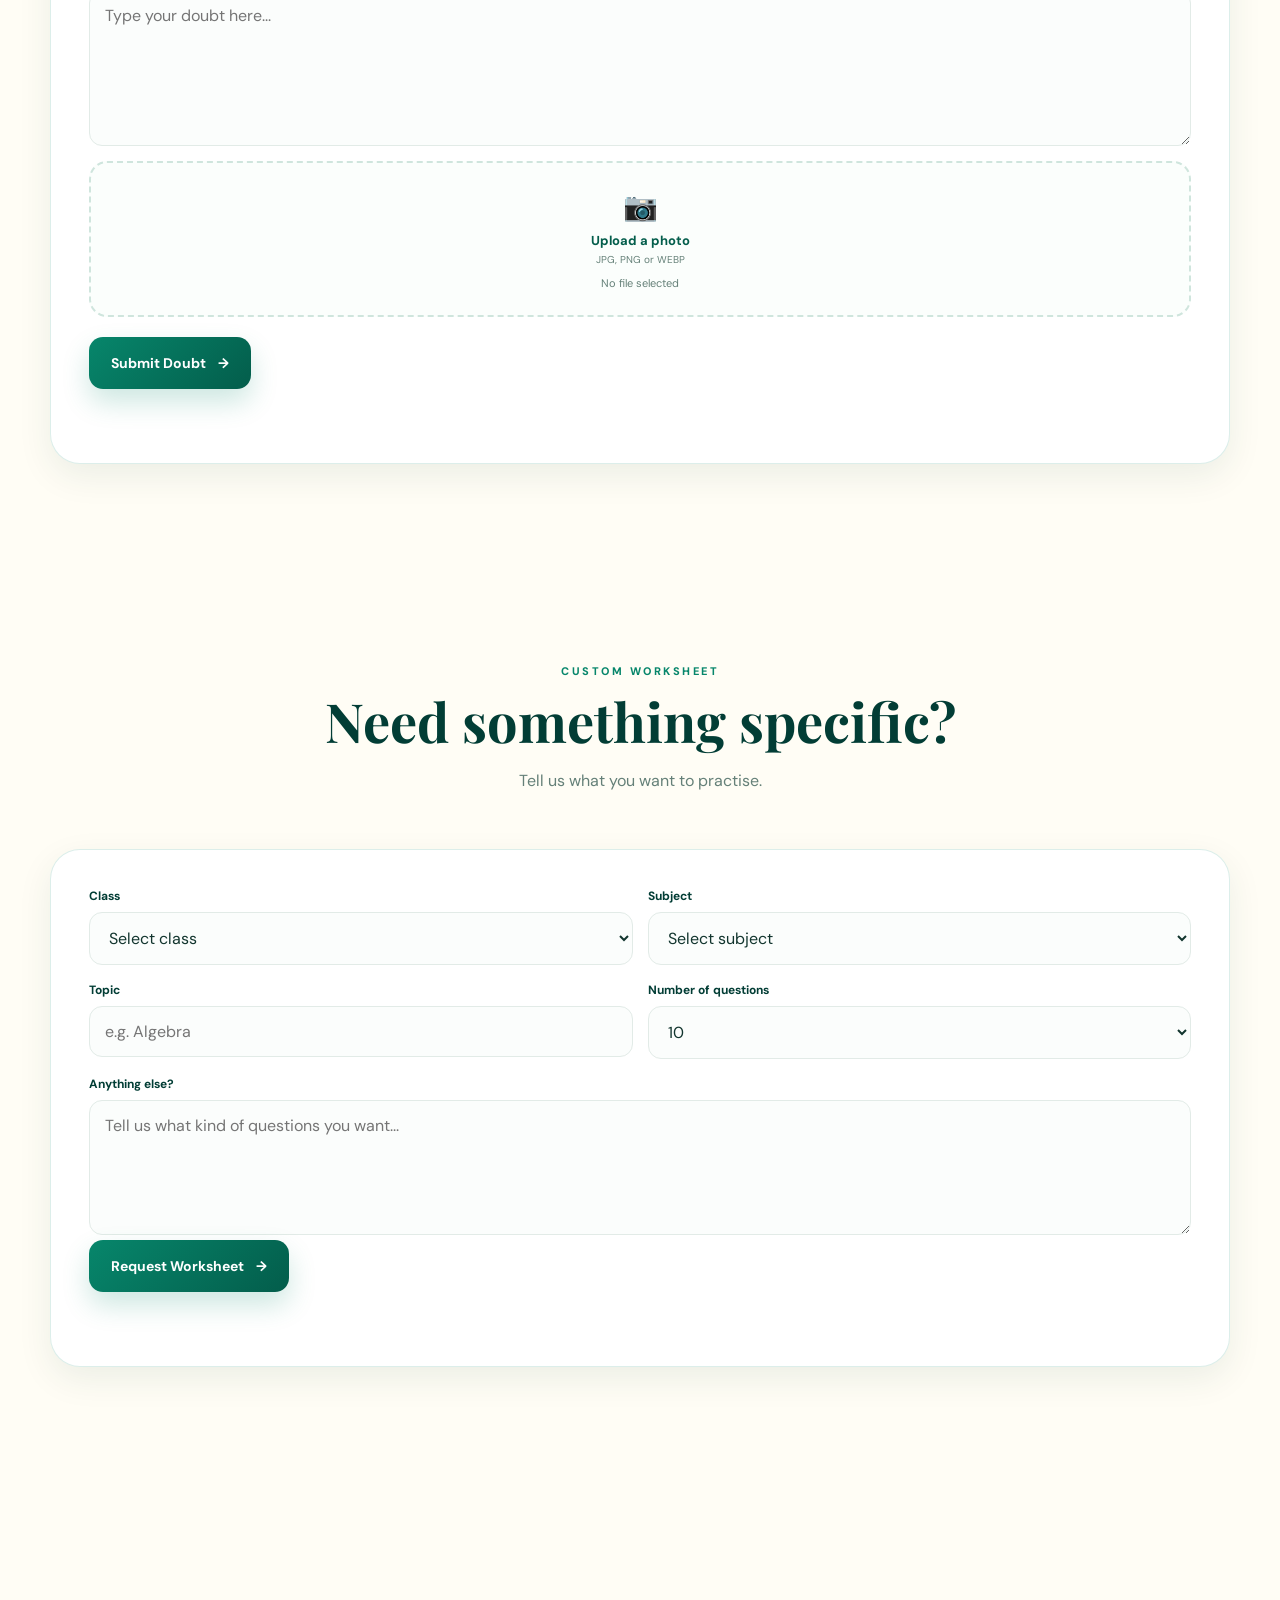
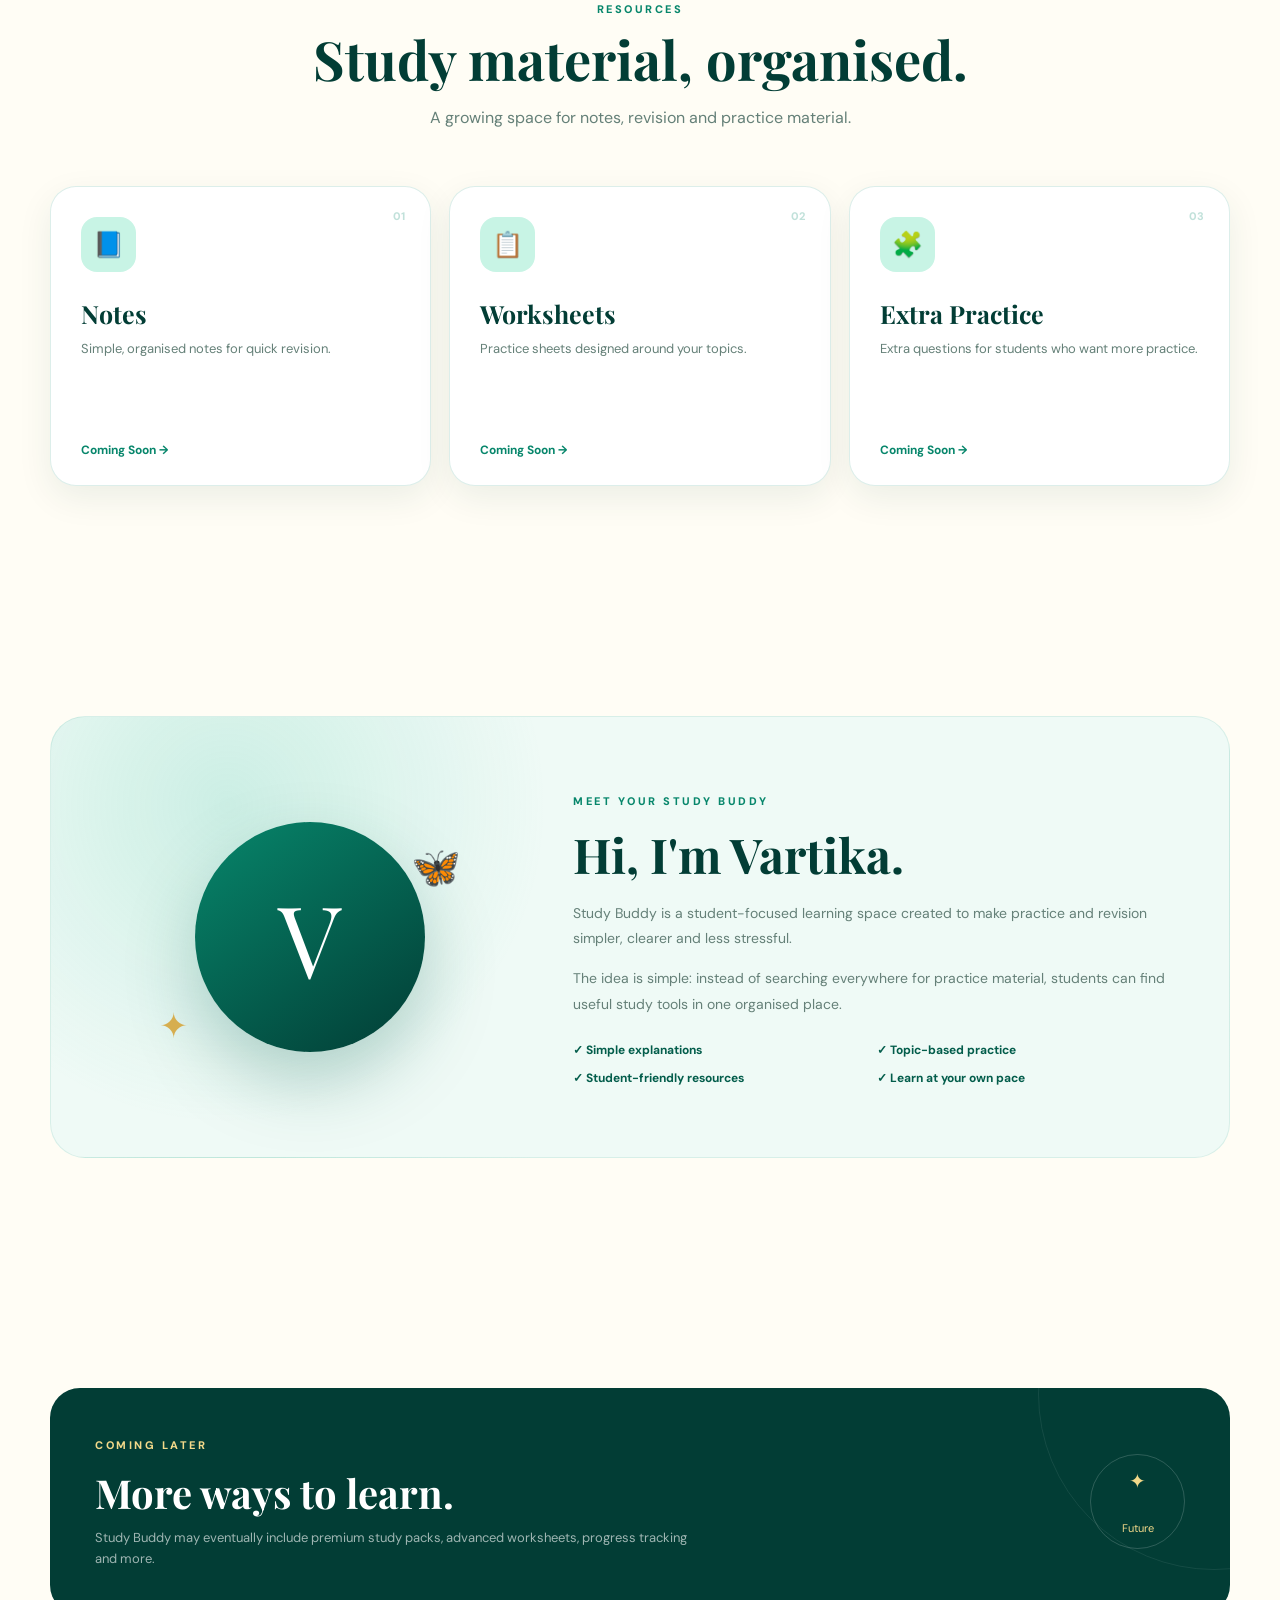
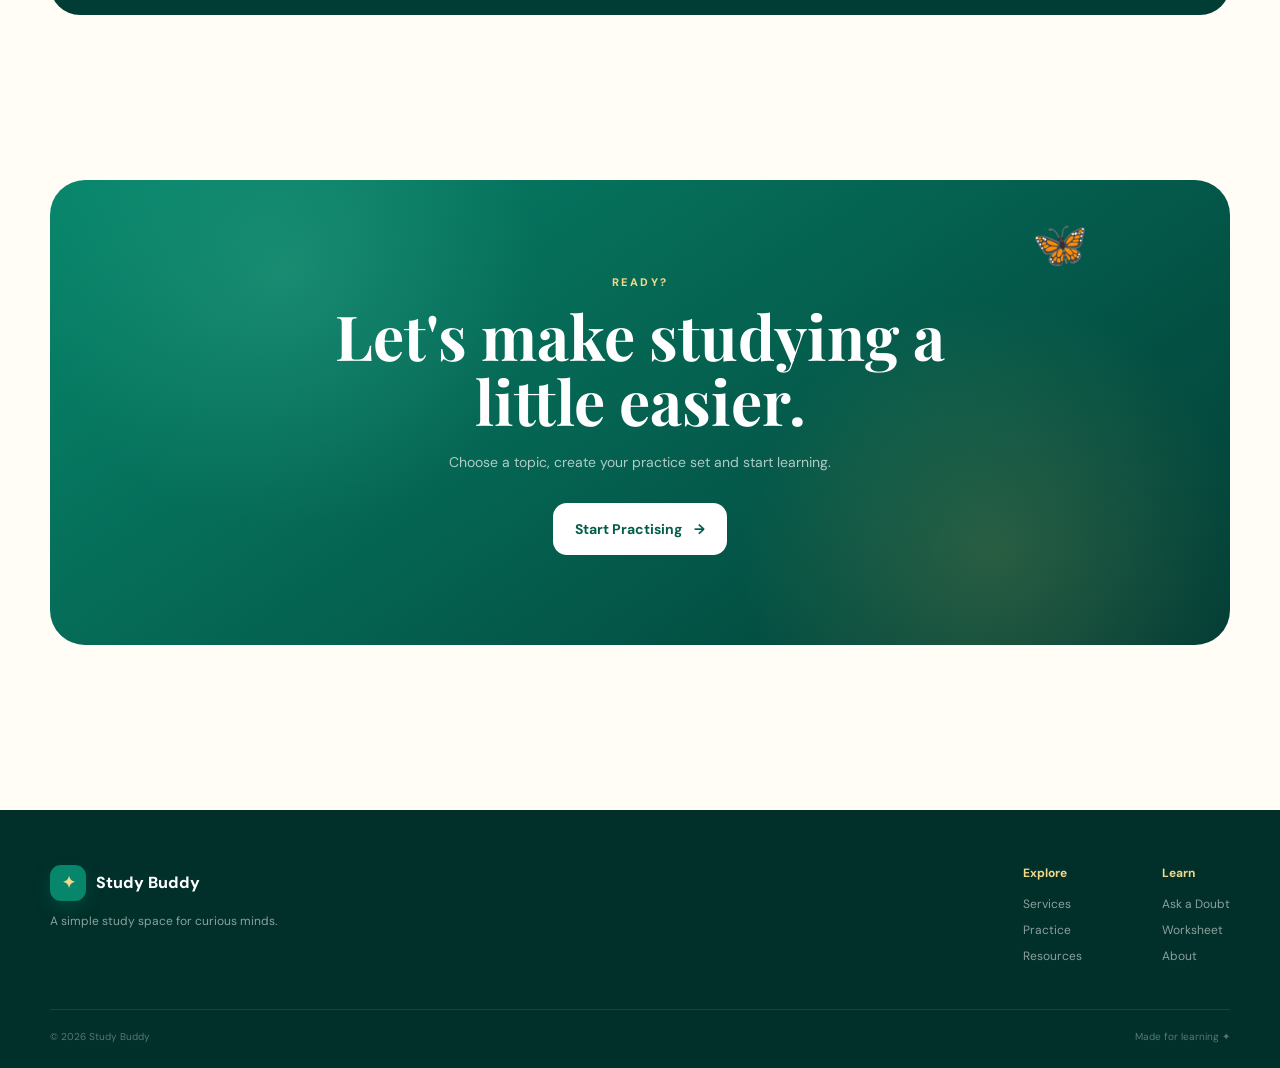
==== commit b81b6fe1: "Add files via upload" ====
--- a/index.html
+++ b/index.html
@@ -1,945 +1,954 @@
-<!DOCTYPE html>
-<html lang="en">
-<head>
-  <meta charset="UTF-8">
-  <meta name="viewport" content="width=device-width, initial-scale=1.0">
-  <title>Study Buddy | Learn Smarter with Vartika</title>
-
-  <link rel="preconnect" href="https://fonts.googleapis.com">
-  <link rel="preconnect" href="https://fonts.gstatic.com" crossorigin>
-  <link href="https://fonts.googleapis.com/css2?family=DM+Sans:wght@400;500;600;700;800&family=Playfair+Display:wght@500;600;700&display=swap" rel="stylesheet">
-
-  <link rel="stylesheet" href="style.css">
-</head>
-
-<body>
-
-  <!-- PRELOADER -->
-  <div id="preloader">
-    <div class="loader-logo">Study Buddy</div>
-    <div class="loader-line"><span></span></div>
-    <p>Preparing your study space...</p>
-  </div>
-
-  <!-- BACKGROUND -->
-  <div class="background">
-    <div class="glow glow-one"></div>
-    <div class="glow glow-two"></div>
-
-    <div class="floating-book object" data-speed="1.2">📚</div>
-    <div class="floating-pencil object" data-speed="1.7">✏️</div>
-    <div class="floating-paper object" data-speed="1">📄</div>
-
-    <div class="butterfly butterfly-one object" data-speed="2">🦋</div>
-    <div class="butterfly butterfly-two object" data-speed="1.4">🦋</div>
-    <div class="butterfly butterfly-three object" data-speed="2.5">🦋</div>
-
-    <div class="leaf leaf-one object" data-speed="1.8">🍃</div>
-    <div class="leaf leaf-two object" data-speed="1.2">🌿</div>
-
-    <div class="star star-one">✦</div>
-    <div class="star star-two">✦</div>
-    <div class="star star-three">✦</div>
-
-    <div id="particles"></div>
-  </div>
-
-  <!-- NAVBAR -->
-  <header class="navbar">
-    <a href="#home" class="logo">
-      <span class="logo-icon">✦</span>
-      <span>Study Buddy</span>
-    </a>
-
-    <nav id="navMenu">
-      <a href="#home">Home</a>
-      <a href="#services">Services</a>
-      <a href="#practice">Practice</a>
-      <a href="#resources">Resources</a>
-      <a href="#about">About</a>
-    </nav>
-
-    <a href="#practice" class="nav-button">Start Learning</a>
-
-    <button class="menu-button" id="menuButton">☰</button>
-  </header>
-
-  <!-- HERO -->
-  <main>
-
-    <section class="hero section" id="home">
-
-      <div class="hero-content reveal">
-
-        <div class="eyebrow">
-          <span>✦</span>
-          A smarter way to study
-        </div>
-
-        <h1>
-          Study smarter.
-          <span>Understand better.</span>
-        </h1>
-
-        <p class="hero-text">
-          Welcome to Study Buddy, your friendly study space for
-          practice questions, doubts, worksheets, notes and revision.
-        </p>
-
-        <div class="typing-box">
-          <span>Today we are learning </span>
-          <strong id="typingText"></strong>
-          <span class="cursor">|</span>
-        </div>
-
-        <div class="hero-buttons">
-          <a href="#practice" class="btn btn-primary">
-            Start Practising <span>→</span>
-          </a>
-
-          <a href="#services" class="btn btn-secondary">
-            Explore Study Tools
-          </a>
-        </div>
-
-        <div class="hero-stats">
-          <div>
-            <strong>1–8</strong>
-            <span>Classes</span>
-          </div>
-
-          <div>
-            <strong>6+</strong>
-            <span>Study Tools</span>
-          </div>
-
-          <div>
-            <strong>∞</strong>
-            <span>Practice</span>
-          </div>
-        </div>
-
-      </div>
-
-      <!-- HERO STUDY CARD -->
-      <div class="hero-visual reveal">
-
-        <div class="study-card">
-
-          <div class="card-top">
-            <div>
-              <small>Today's Study Plan</small>
-              <h3>Let's learn something new!</h3>
-            </div>
-
-            <div class="mini-icon">✦</div>
-          </div>
-
-          <div class="progress-area">
-            <div class="progress-label">
-              <span>Today's progress</span>
-              <strong>68%</strong>
-            </div>
-
-            <div class="progress-bar">
-              <span style="width:68%"></span>
-            </div>
-          </div>
-
-          <div class="study-task completed">
-            <div class="task-check">✓</div>
-            <div>
-              <strong>Revise yesterday's notes</strong>
-              <span>Completed</span>
-            </div>
-          </div>
-
-          <div class="study-task">
-            <div class="task-number">02</div>
-            <div>
-              <strong>Practice 10 questions</strong>
-              <span>Mathematics</span>
-            </div>
-            <span class="task-arrow">→</span>
-          </div>
-
-          <div class="study-task">
-            <div class="task-number">03</div>
-            <div>
-              <strong>Quick revision</strong>
-              <span>Science</span>
-            </div>
-            <span class="task-arrow">→</span>
-          </div>
-
-          <div class="card-footer">
-            <span>Keep going!</span>
-            <span>🌿</span>
-          </div>
-
-        </div>
-
-        <div class="floating-note">
-          <span>✨</span>
-          Small steps,
-          <strong>big results.</strong>
-        </div>
-
-      </div>
-
-    </section>
-
-
-    <!-- HOW IT WORKS -->
-    <section class="section how-section" id="how">
-
-      <div class="section-heading reveal">
-        <span class="section-label">HOW IT WORKS</span>
-        <h2>Study without the confusion.</h2>
-        <p>Pick what you need and let Study Buddy organise the rest.</p>
-      </div>
-
-      <div class="steps-grid">
-
-        <div class="step-card reveal">
-          <div class="step-number">01</div>
-          <div class="step-icon">🎯</div>
-          <h3>Choose</h3>
-          <p>Select your class, subject and chapter.</p>
-        </div>
-
-        <div class="step-card reveal">
-          <div class="step-number">02</div>
-          <div class="step-icon">🧠</div>
-          <h3>Practice</h3>
-          <p>Get questions made for your selected topic.</p>
-        </div>
-
-        <div class="step-card reveal">
-          <div class="step-number">03</div>
-          <div class="step-icon">✓</div>
-          <h3>Check</h3>
-          <p>Submit answers and instantly check your progress.</p>
-        </div>
-
-        <div class="step-card reveal">
-          <div class="step-number">04</div>
-          <div class="step-icon">🏆</div>
-          <h3>Improve</h3>
-          <p>Review mistakes and practise again.</p>
-        </div>
-
-      </div>
-
-    </section>
-
-
-    <!-- SERVICES -->
-    <section class="section" id="services">
-
-      <div class="section-heading reveal">
-        <span class="section-label">STUDY TOOLS</span>
-        <h2>Everything you need in one place.</h2>
-        <p>No more opening twelve tabs just to find one worksheet.</p>
-      </div>
-
-      <div class="services-grid">
-
-        <article class="service-card service-main reveal">
-          <div class="service-icon">💬</div>
-          <span class="service-tag">HELP</span>
-          <h3>Ask Your Doubt</h3>
-          <p>
-            Stuck on a question? Type it or upload a photo and
-            keep your question ready for your tutor.
-          </p>
-          <a href="#doubt">Ask a Doubt →</a>
-        </article>
-
-        <article class="service-card reveal">
-          <div class="service-icon">📖</div>
-          <span class="service-tag">PRACTICE</span>
-          <h3>Questions From My Book</h3>
-          <p>Create a practice set from your class, subject and chapter.</p>
-          <a href="#practice">Create Questions →</a>
-        </article>
-
-        <article class="service-card reveal">
-          <div class="service-icon">📝</div>
-          <span class="service-tag">CUSTOM</span>
-          <h3>Custom Worksheet</h3>
-          <p>Request a worksheet according to your exact study needs.</p>
-          <a href="#worksheet">Request Worksheet →</a>
-        </article>
-
-        <article class="service-card reveal">
-          <div class="service-icon">🔄</div>
-          <span class="service-tag">REVISION</span>
-          <h3>Revision Practice</h3>
-          <p>Quick mixed practice for topics you have already studied.</p>
-          <a href="#practice">Revise Now →</a>
-        </article>
-
-        <article class="service-card reveal">
-          <div class="service-icon">📚</div>
-          <span class="service-tag">RESOURCES</span>
-          <h3>Notes & Study Material</h3>
-          <p>Organised notes and useful study material in one place.</p>
-          <a href="#resources">Explore Resources →</a>
-        </article>
-
-        <article class="service-card reveal">
-          <div class="service-icon">🔥</div>
-          <span class="service-tag">EXTRA</span>
-          <h3>Extra Practice</h3>
-          <p>More questions when the textbook practice isn't enough.</p>
-          <a href="#practice">Practise More →</a>
-        </article>
-
-      </div>
-
-    </section>
-
-
-    <!-- CLASS SECTION -->
-    <section class="section classes-section">
-
-      <div class="section-heading reveal">
-        <span class="section-label">CHOOSE YOUR CLASS</span>
-        <h2>Made for Classes 1–8.</h2>
-        <p>Choose your level and start learning.</p>
-      </div>
-
-      <div class="classes-grid">
-
-        <button class="class-card reveal" data-class="1">
-          <span>01</span>
-          <strong>Class 1</strong>
-          <small>Foundation</small>
-        </button>
-
-        <button class="class-card reveal" data-class="2">
-          <span>02</span>
-          <strong>Class 2</strong>
-          <small>Foundation</small>
-        </button>
-
-        <button class="class-card reveal" data-class="3">
-          <span>03</span>
-          <strong>Class 3</strong>
-          <small>Primary</small>
-        </button>
-
-        <button class="class-card reveal" data-class="4">
-          <span>04</span>
-          <strong>Class 4</strong>
-          <small>Primary</small>
-        </button>
-
-        <button class="class-card reveal" data-class="5">
-          <span>05</span>
-          <strong>Class 5</strong>
-          <small>Primary</small>
-        </button>
-
-        <button class="class-card reveal" data-class="6">
-          <span>06</span>
-          <strong>Class 6</strong>
-          <small>Middle School</small>
-        </button>
-
-        <button class="class-card reveal" data-class="7">
-          <span>07</span>
-          <strong>Class 7</strong>
-          <small>Middle School</small>
-        </button>
-
-        <button class="class-card reveal" data-class="8">
-          <span>08</span>
-          <strong>Class 8</strong>
-          <small>Middle School</small>
-        </button>
-
-      </div>
-
-    </section>
-
-
-    <!-- PRACTICE GENERATOR -->
-    <section class="section practice-section" id="practice">
-
-      <div class="section-heading reveal">
-        <span class="section-label">PRACTICE GENERATOR</span>
-        <h2>Build your own practice set.</h2>
-        <p>Select your requirements and generate a practice session.</p>
-      </div>
-
-      <div class="practice-layout">
-
-        <div class="practice-form-card reveal">
-
-          <div class="form-header">
-            <div class="form-icon">🧠</div>
-            <div>
-              <h3>Create Practice Set</h3>
-              <p>Choose what you want to practise.</p>
-            </div>
-          </div>
-
-          <form id="practiceForm">
-
-            <div class="form-row">
-
-              <div class="field">
-                <label for="practiceClass">Class</label>
-
-                <select id="practiceClass" required>
-                  <option value="">Select class</option>
-                  <option value="1">Class 1</option>
-                  <option value="2">Class 2</option>
-                  <option value="3">Class 3</option>
-                  <option value="4">Class 4</option>
-                  <option value="5">Class 5</option>
-                  <option value="6">Class 6</option>
-                  <option value="7">Class 7</option>
-                  <option value="8">Class 8</option>
-                </select>
-              </div>
-
-              <div class="field">
-                <label for="practiceSubject">Subject</label>
-
-                <select id="practiceSubject" required>
-                  <option value="">Select subject</option>
-                  <option value="Mathematics">Mathematics</option>
-                  <option value="Science">Science</option>
-                  <option value="English">English</option>
-                  <option value="Social Science">Social Science</option>
-                  <option value="Hindi">Hindi</option>
-                </select>
-              </div>
-
-            </div>
-
-            <div class="form-row">
-
-              <div class="field">
-                <label for="practiceBook">Book</label>
-
-                <select id="practiceBook" required>
-                  <option value="">Select book</option>
-                  <option value="NCERT">NCERT</option>
-                  <option value="School Book">School Book</option>
-                  <option value="Other">Other</option>
-                </select>
-              </div>
-
-              <div class="field">
-                <label for="practiceChapter">Chapter / Topic</label>
-
-                <input
-                  type="text"
-                  id="practiceChapter"
-                  placeholder="e.g. Fractions"
-                  required
-                >
-              </div>
-
-            </div>
-
-            <div class="form-row">
-
-              <div class="field">
-                <label for="difficulty">Difficulty</label>
-
-                <select id="difficulty" required>
-                  <option value="Easy">Easy</option>
-                  <option value="Medium" selected>Medium</option>
-                  <option value="Hard">Hard</option>
-                  <option value="Mixed">Mixed</option>
-                </select>
-              </div>
-
-              <div class="field">
-                <label for="questionCount">Questions</label>
-
-                <select id="questionCount" required>
-                  <option value="5">5 Questions</option>
-                  <option value="10" selected>10 Questions</option>
-                  <option value="15">15 Questions</option>
-                  <option value="20">20 Questions</option>
-                </select>
-              </div>
-
-            </div>
-
-            <button class="btn btn-primary full-button" type="submit">
-              Generate Practice Set <span>→</span>
-            </button>
-
-          </form>
-
-        </div>
-
-
-        <div class="practice-preview reveal">
-
-          <div class="preview-top">
-            <span class="preview-label">SMART PRACTICE</span>
-            <div class="preview-dots">
-              <i></i><i></i><i></i>
-            </div>
-          </div>
-
-          <div class="preview-content">
-            <span class="preview-icon">✦</span>
-
-            <h3>Make practice fit you.</h3>
-
-            <p>
-              Choose the topic, difficulty and number of questions.
-              Your practice session will appear right here.
-            </p>
-
-            <div class="preview-features">
-              <span>✓ Instant checking</span>
-              <span>✓ Score tracking</span>
-              <span>✓ Try again</span>
-              <span>✓ Mixed practice</span>
-            </div>
-          </div>
-
-        </div>
-
-      </div>
-
-    </section>
-
-
-    <!-- QUESTION AREA -->
-    <section class="section question-section" id="questionArea">
-
-      <div class="question-shell">
-
-        <div class="question-header">
-
-          <div>
-            <span class="section-label">YOUR PRACTICE SESSION</span>
-            <h2 id="quizTitle">Practice Questions</h2>
-            <p id="quizSubtitle">Your generated questions will appear here.</p>
-          </div>
-
-          <div class="quiz-score">
-            <span>Score</span>
-            <strong id="scoreDisplay">0 / 0</strong>
-          </div>
-
-        </div>
-
-        <div class="quiz-progress">
-          <span id="quizProgressBar"></span>
-        </div>
-
-        <div id="questionsContainer"></div>
-
-        <div class="quiz-actions">
-
-          <button class="btn btn-secondary" id="checkAnswers">
-            Check Answers
-          </button>
-
-          <button class="btn btn-primary" id="tryAgain">
-            Try Again
-          </button>
-
-        </div>
-
-        <div id="quizResult" class="quiz-result"></div>
-
-      </div>
-
-    </section>
-
-
-    <!-- DOUBT -->
-    <section class="section form-section" id="doubt">
-
-      <div class="section-heading reveal">
-        <span class="section-label">ASK YOUR DOUBT</span>
-        <h2>Stuck on something?</h2>
-        <p>Write your question clearly or attach a photo of it.</p>
-      </div>
-
-      <div class="large-form-card reveal">
-
-        <form id="doubtForm">
-
-          <div class="form-row">
-
-            <div class="field">
-              <label for="doubtClass">Class</label>
-
-              <select id="doubtClass" required>
-                <option value="">Select class</option>
-                <option>Class 1</option>
-                <option>Class 2</option>
-                <option>Class 3</option>
-                <option>Class 4</option>
-                <option>Class 5</option>
-                <option>Class 6</option>
-                <option>Class 7</option>
-                <option>Class 8</option>
-              </select>
-            </div>
-
-            <div class="field">
-              <label for="doubtSubject">Subject</label>
-
-              <select id="doubtSubject" required>
-                <option value="">Select subject</option>
-                <option>Mathematics</option>
-                <option>Science</option>
-                <option>English</option>
-                <option>Social Science</option>
-                <option>Hindi</option>
-              </select>
-            </div>
-
-          </div>
-
-          <div class="field">
-            <label for="doubtText">Your question</label>
-
-            <textarea
-              id="doubtText"
-              rows="6"
-              placeholder="Type your doubt here..."
-              required
-            ></textarea>
-          </div>
-
-          <div class="upload-box">
-
-            <input type="file" id="doubtImage" accept="image/*">
-
-            <label for="doubtImage">
-              <span class="upload-icon">📷</span>
-              <strong>Upload a photo</strong>
-              <small>JPG, PNG or WEBP</small>
-            </label>
-
-            <p id="fileName">No file selected</p>
-
-          </div>
-
-          <button class="btn btn-primary" type="submit">
-            Submit Doubt <span>→</span>
-          </button>
-
-        </form>
-
-      </div>
-
-    </section>
-
-
-    <!-- WORKSHEET -->
-    <section class="section form-section" id="worksheet">
-
-      <div class="section-heading reveal">
-        <span class="section-label">CUSTOM WORKSHEET</span>
-        <h2>Need something specific?</h2>
-        <p>Tell us what you want to practise.</p>
-      </div>
-
-      <div class="large-form-card reveal">
-
-        <form id="worksheetForm">
-
-          <div class="form-row">
-
-            <div class="field">
-              <label for="worksheetClass">Class</label>
-
-              <select id="worksheetClass" required>
-                <option value="">Select class</option>
-                <option>Class 1</option>
-                <option>Class 2</option>
-                <option>Class 3</option>
-                <option>Class 4</option>
-                <option>Class 5</option>
-                <option>Class 6</option>
-                <option>Class 7</option>
-                <option>Class 8</option>
-              </select>
-            </div>
-
-            <div class="field">
-              <label for="worksheetSubject">Subject</label>
-
-              <select id="worksheetSubject" required>
-                <option value="">Select subject</option>
-                <option>Mathematics</option>
-                <option>Science</option>
-                <option>English</option>
-                <option>Social Science</option>
-                <option>Hindi</option>
-              </select>
-            </div>
-
-          </div>
-
-          <div class="form-row">
-
-            <div class="field">
-              <label for="worksheetTopic">Topic</label>
-
-              <input
-                type="text"
-                id="worksheetTopic"
-                placeholder="e.g. Algebra"
-                required
-              >
-            </div>
-
-            <div class="field">
-              <label for="worksheetQuestions">Number of questions</label>
-
-              <select id="worksheetQuestions">
-                <option>5</option>
-                <option selected>10</option>
-                <option>15</option>
-                <option>20</option>
-              </select>
-            </div>
-
-          </div>
-
-          <div class="field">
-            <label for="worksheetMessage">Anything else?</label>
-
-            <textarea
-              id="worksheetMessage"
-              rows="5"
-              placeholder="Tell us what kind of questions you want..."
-            ></textarea>
-          </div>
-
-          <button class="btn btn-primary" type="submit">
-            Request Worksheet <span>→</span>
-          </button>
-
-        </form>
-
-      </div>
-
-    </section>
-
-
-    <!-- RESOURCES -->
-    <section class="section resources-section" id="resources">
-
-      <div class="section-heading reveal">
-        <span class="section-label">RESOURCES</span>
-        <h2>Study material, organised.</h2>
-        <p>A growing space for notes, revision and practice material.</p>
-      </div>
-
-      <div class="resources-grid">
-
-        <div class="resource-card reveal">
-          <div class="resource-number">01</div>
-          <div class="resource-icon">📘</div>
-          <h3>Notes</h3>
-          <p>Simple, organised notes for quick revision.</p>
-          <button class="resource-button" data-resource="Notes">
-            Coming Soon →
-          </button>
-        </div>
-
-        <div class="resource-card reveal">
-          <div class="resource-number">02</div>
-          <div class="resource-icon">📋</div>
-          <h3>Worksheets</h3>
-          <p>Practice sheets designed around your topics.</p>
-          <button class="resource-button" data-resource="Worksheets">
-            Coming Soon →
-          </button>
-        </div>
-
-        <div class="resource-card reveal">
-          <div class="resource-number">03</div>
-          <div class="resource-icon">🧩</div>
-          <h3>Extra Practice</h3>
-          <p>Extra questions for students who want more practice.</p>
-          <button class="resource-button" data-resource="Extra Practice">
-            Coming Soon →
-          </button>
-        </div>
-
-      </div>
-
-    </section>
-
-
-    <!-- ABOUT -->
-    <section class="section about-section" id="about">
-
-      <div class="about-card reveal">
-
-        <div class="about-visual">
-          <div class="about-circle">
-            <span>V</span>
-          </div>
-
-          <div class="about-butterfly">🦋</div>
-          <div class="about-star">✦</div>
-        </div>
-
-        <div class="about-content">
-
-          <span class="section-label">MEET YOUR STUDY BUDDY</span>
-
-          <h2>Hi, I'm Vartika.</h2>
-
-          <p>
-            Study Buddy is a student-focused learning space created
-            to make practice and revision simpler, clearer and less
-            stressful.
-          </p>
-
-          <p>
-            The idea is simple: instead of searching everywhere for
-            practice material, students can find useful study tools
-            in one organised place.
-          </p>
-
-          <div class="about-points">
-            <span>✓ Simple explanations</span>
-            <span>✓ Topic-based practice</span>
-            <span>✓ Student-friendly resources</span>
-            <span>✓ Learn at your own pace</span>
-          </div>
-
-        </div>
-
-      </div>
-
-    </section>
-
-
-    <!-- FUTURE PREMIUM -->
-    <section class="section future-section">
-
-      <div class="future-card reveal">
-
-        <div>
-          <span class="section-label">COMING LATER</span>
-          <h2>More ways to learn.</h2>
-
-          <p>
-            Study Buddy may eventually include premium study packs,
-            advanced worksheets, progress tracking and more.
-          </p>
-        </div>
-
-        <div class="future-badge">
-          <span>✦</span>
-          Future
-        </div>
-
-      </div>
-
-    </section>
-
-
-    <!-- CTA -->
-    <section class="section final-cta">
-
-      <div class="cta-card reveal">
-
-        <div class="cta-decoration">🦋</div>
-
-        <span class="section-label">READY?</span>
-
-        <h2>Let's make studying a little easier.</h2>
-
-        <p>
-          Choose a topic, create your practice set and start learning.
-        </p>
-
-        <a href="#practice" class="btn btn-light">
-          Start Practising <span>→</span>
-        </a>
-
-      </div>
-
-    </section>
-
-  </main>
-
-
-  <!-- FOOTER -->
-  <footer class="footer">
-
-    <div class="footer-main">
-
-      <div class="footer-brand">
-
-        <a href="#home" class="logo">
-          <span class="logo-icon">✦</span>
-          <span>Study Buddy</span>
-        </a>
-
-        <p>
-          A simple study space for curious minds.
-        </p>
-
-      </div>
-
-      <div class="footer-links">
-
-        <div>
-          <strong>Explore</strong>
-          <a href="#services">Services</a>
-          <a href="#practice">Practice</a>
-          <a href="#resources">Resources</a>
-        </div>
-
-        <div>
-          <strong>Learn</strong>
-          <a href="#doubt">Ask a Doubt</a>
-          <a href="#worksheet">Worksheet</a>
-          <a href="#about">About</a>
-        </div>
-
-      </div>
-
-    </div>
-
-    <div class="footer-bottom">
-      <span>© <span id="year"></span> Study Buddy</span>
-      <span>Made for learning ✦</span>
-    </div>
-
-  </footer>
-
-
-  <!-- ASK VARTIKA BUTTON -->
-  <a href="#doubt" class="floating-help">
-    <span>💬</span>
-    <strong>Ask Vartika</strong>
-  </a>
-
-
-  <!-- TOAST -->
-  <div id="toast" class="toast">
-    <span id="toastIcon">✓</span>
-    <p id="toastMessage">Done!</p>
-  </div>
-
-
-  <script src="script.js"></script>
-
-</body>
+<!DOCTYPE html>
+<html lang="en">
+<head>
+  <meta charset="UTF-8">
+  <meta name="viewport" content="width=device-width, initial-scale=1.0">
+  <title>Study Buddy | Learn Smarter with Vartika</title>
+
+  <link rel="preconnect" href="https://fonts.googleapis.com">
+  <link rel="preconnect" href="https://fonts.gstatic.com" crossorigin>
+  <link href="https://fonts.googleapis.com/css2?family=DM+Sans:wght@400;500;600;700;800&family=Playfair+Display:wght@500;600;700&display=swap" rel="stylesheet">
+
+  <link rel="stylesheet" href="style.css">
+</head>
+
+<body>
+
+  <!-- PRELOADER -->
+  <div id="preloader">
+    <div class="loader-logo">Study Buddy</div>
+    <div class="loader-line"><span></span></div>
+    <p>Preparing your study space...</p>
+  </div>
+
+  <!-- BACKGROUND -->
+  <div class="background">
+    <div class="glow glow-one"></div>
+    <div class="glow glow-two"></div>
+
+    <div class="floating-book object" data-speed="1.2">📚</div>
+    <div class="floating-pencil object" data-speed="1.7">✏️</div>
+    <div class="floating-paper object" data-speed="1">📄</div>
+
+    <div class="butterfly butterfly-one object" data-speed="2">🦋</div>
+    <div class="butterfly butterfly-two object" data-speed="1.4">🦋</div>
+    <div class="butterfly butterfly-three object" data-speed="2.5">🦋</div>
+
+    <div class="leaf leaf-one object" data-speed="1.8">🍃</div>
+    <div class="leaf leaf-two object" data-speed="1.2">🌿</div>
+
+    <div class="star star-one">✦</div>
+    <div class="star star-two">✦</div>
+    <div class="star star-three">✦</div>
+
+    <div id="particles"></div>
+  </div>
+
+  <!-- NAVBAR -->
+  <header class="navbar">
+    <a href="#home" class="logo">
+      <span class="logo-icon">✦</span>
+      <span>Study Buddy</span>
+    </a>
+
+    <nav id="navMenu">
+      <a href="#home">Home</a>
+      <a href="#services">Services</a>
+      <a href="#practice">Practice</a>
+      <a href="#resources">Resources</a>
+      <a href="#about">About</a>
+    </nav>
+
+    <a href="#practice" class="nav-button">Start Learning</a>
+
+    <button class="menu-button" id="menuButton">☰</button>
+  </header>
+
+  <!-- HERO -->
+  <main>
+
+    <section class="hero section" id="home">
+
+      <div class="hero-content reveal">
+
+        <div class="eyebrow">
+          <span>✦</span>
+          A smarter way to study
+        </div>
+
+        <h1>
+          Study smarter.
+          <span>Understand better.</span>
+        </h1>
+
+        <p class="hero-text">
+          Welcome to Study Buddy, your friendly study space for
+          practice questions, doubts, worksheets, notes and revision.
+        </p>
+
+        <div class="typing-box">
+          <span>Today we are learning </span>
+          <strong id="typingText"></strong>
+          <span class="cursor">|</span>
+        </div>
+
+        <div class="hero-buttons">
+          <a href="#practice" class="btn btn-primary">
+            Start Practising <span>→</span>
+          </a>
+
+          <a href="#services" class="btn btn-secondary">
+            Explore Study Tools
+          </a>
+        </div>
+
+        <div class="hero-stats">
+          <div>
+            <strong>1–8</strong>
+            <span>Classes</span>
+          </div>
+
+          <div>
+            <strong>6+</strong>
+            <span>Study Tools</span>
+          </div>
+
+          <div>
+            <strong>∞</strong>
+            <span>Practice</span>
+          </div>
+        </div>
+
+      </div>
+
+      <!-- HERO STUDY CARD -->
+      <div class="hero-visual reveal">
+
+        <div class="study-card">
+
+          <div class="card-top">
+            <div>
+              <small>Today's Study Plan</small>
+              <h3>Let's learn something new!</h3>
+            </div>
+
+            <div class="mini-icon">✦</div>
+          </div>
+
+          <div class="progress-area">
+            <div class="progress-label">
+              <span>Today's progress</span>
+              <strong>68%</strong>
+            </div>
+
+            <div class="progress-bar">
+              <span style="width:68%"></span>
+            </div>
+          </div>
+
+          <div class="study-task completed">
+            <div class="task-check">✓</div>
+            <div>
+              <strong>Revise yesterday's notes</strong>
+              <span>Completed</span>
+            </div>
+          </div>
+
+          <div class="study-task">
+            <div class="task-number">02</div>
+            <div>
+              <strong>Practice 10 questions</strong>
+              <span>Mathematics</span>
+            </div>
+            <span class="task-arrow">→</span>
+          </div>
+
+          <div class="study-task">
+            <div class="task-number">03</div>
+            <div>
+              <strong>Quick revision</strong>
+              <span>Science</span>
+            </div>
+            <span class="task-arrow">→</span>
+          </div>
+
+          <div class="card-footer">
+            <span>Keep going!</span>
+            <span>🌿</span>
+          </div>
+
+        </div>
+
+        <div class="floating-note">
+          <span>✨</span>
+          Small steps,
+          <strong>big results.</strong>
+        </div>
+
+      </div>
+
+    </section>
+
+
+    <!-- HOW IT WORKS -->
+    <section class="section how-section" id="how">
+
+      <div class="section-heading reveal">
+        <span class="section-label">HOW IT WORKS</span>
+        <h2>Study without the confusion.</h2>
+        <p>Pick what you need and let Study Buddy organise the rest.</p>
+      </div>
+
+      <div class="steps-grid">
+
+        <div class="step-card reveal">
+          <div class="step-number">01</div>
+          <div class="step-icon">🎯</div>
+          <h3>Choose</h3>
+          <p>Select your class, subject and chapter.</p>
+        </div>
+
+        <div class="step-card reveal">
+          <div class="step-number">02</div>
+          <div class="step-icon">🧠</div>
+          <h3>Practice</h3>
+          <p>Get questions made for your selected topic.</p>
+        </div>
+
+        <div class="step-card reveal">
+          <div class="step-number">03</div>
+          <div class="step-icon">✓</div>
+          <h3>Check</h3>
+          <p>Submit answers and instantly check your progress.</p>
+        </div>
+
+        <div class="step-card reveal">
+          <div class="step-number">04</div>
+          <div class="step-icon">🏆</div>
+          <h3>Improve</h3>
+          <p>Review mistakes and practise again.</p>
+        </div>
+
+      </div>
+
+    </section>
+
+
+    <!-- SERVICES -->
+    <section class="section" id="services">
+
+      <div class="section-heading reveal">
+        <span class="section-label">STUDY TOOLS</span>
+        <h2>Everything you need in one place.</h2>
+        <p>No more opening twelve tabs just to find one worksheet.</p>
+      </div>
+
+      <div class="services-grid">
+
+        <article class="service-card service-main reveal">
+          <div class="service-icon">💬</div>
+          <span class="service-tag">HELP</span>
+          <h3>Ask Your Doubt</h3>
+          <p>
+            Stuck on a question? Type it or upload a photo and
+            keep your question ready for your tutor.
+          </p>
+          <a href="#doubt">Ask a Doubt →</a>
+        </article>
+
+        <article class="service-card reveal">
+          <div class="service-icon">📖</div>
+          <span class="service-tag">PRACTICE</span>
+          <h3>Questions From My Book</h3>
+          <p>Create a practice set from your class, subject and chapter.</p>
+          <a href="#practice">Create Questions →</a>
+        </article>
+
+        <article class="service-card reveal">
+          <div class="service-icon">📝</div>
+          <span class="service-tag">CUSTOM</span>
+          <h3>Custom Worksheet</h3>
+          <p>Request a worksheet according to your exact study needs.</p>
+          <a href="#worksheet">Request Worksheet →</a>
+        </article>
+
+        <article class="service-card reveal">
+          <div class="service-icon">🔄</div>
+          <span class="service-tag">REVISION</span>
+          <h3>Revision Practice</h3>
+          <p>Quick mixed practice for topics you have already studied.</p>
+          <a href="#practice">Revise Now →</a>
+        </article>
+
+        <article class="service-card reveal">
+          <div class="service-icon">📚</div>
+          <span class="service-tag">RESOURCES</span>
+          <h3>Notes & Study Material</h3>
+          <p>Organised notes and useful study material in one place.</p>
+          <a href="#resources">Explore Resources →</a>
+        </article>
+
+        <article class="service-card reveal">
+          <div class="service-icon">🔥</div>
+          <span class="service-tag">EXTRA</span>
+          <h3>Extra Practice</h3>
+          <p>More questions when the textbook practice isn't enough.</p>
+          <a href="#practice">Practise More →</a>
+        </article>
+
+      </div>
+
+    </section>
+
+
+    <!-- CLASS SECTION -->
+    <section class="section classes-section">
+
+      <div class="section-heading reveal">
+        <span class="section-label">CHOOSE YOUR CLASS</span>
+        <h2>Made for Classes 1–8.</h2>
+        <p>Choose your level and start learning.</p>
+      </div>
+
+      <div class="classes-grid">
+
+        <button class="class-card reveal" data-class="1">
+          <span>01</span>
+          <strong>Class 1</strong>
+          <small>Foundation</small>
+        </button>
+
+        <button class="class-card reveal" data-class="2">
+          <span>02</span>
+          <strong>Class 2</strong>
+          <small>Foundation</small>
+        </button>
+
+        <button class="class-card reveal" data-class="3">
+          <span>03</span>
+          <strong>Class 3</strong>
+          <small>Primary</small>
+        </button>
+
+        <button class="class-card reveal" data-class="4">
+          <span>04</span>
+          <strong>Class 4</strong>
+          <small>Primary</small>
+        </button>
+
+        <button class="class-card reveal" data-class="5">
+          <span>05</span>
+          <strong>Class 5</strong>
+          <small>Primary</small>
+        </button>
+
+        <button class="class-card reveal" data-class="6">
+          <span>06</span>
+          <strong>Class 6</strong>
+          <small>Middle School</small>
+        </button>
+
+        <button class="class-card reveal" data-class="7">
+          <span>07</span>
+          <strong>Class 7</strong>
+          <small>Middle School</small>
+        </button>
+
+        <button class="class-card reveal" data-class="8">
+          <span>08</span>
+          <strong>Class 8</strong>
+          <small>Middle School</small>
+        </button>
+
+      </div>
+
+    </section>
+
+
+    <!-- PRACTICE GENERATOR -->
+    <section class="section practice-section" id="practice">
+
+      <div class="section-heading reveal">
+        <span class="section-label">PRACTICE GENERATOR</span>
+        <h2>Build your own practice set.</h2>
+        <p>Select your requirements and generate a practice session.</p>
+      </div>
+
+      <div class="practice-layout">
+
+        <div class="practice-form-card reveal">
+
+          <div class="form-header">
+            <div class="form-icon">🧠</div>
+            <div>
+              <h3>Create Practice Set</h3>
+              <p>Choose what you want to practise.</p>
+            </div>
+          </div>
+
+          <form id="practiceForm">
+
+            <div class="form-row">
+
+              <div class="field">
+                <label for="practiceClass">Class</label>
+
+                <select id="practiceClass" required>
+                  <option value="">Select class</option>
+                  <option value="1">Class 1</option>
+                  <option value="2">Class 2</option>
+                  <option value="3">Class 3</option>
+                  <option value="4">Class 4</option>
+                  <option value="5">Class 5</option>
+                  <option value="6">Class 6</option>
+                  <option value="7">Class 7</option>
+                  <option value="8">Class 8</option>
+                </select>
+              </div>
+
+              <div class="field">
+                <label for="practiceSubject">Subject</label>
+
+                <select id="practiceSubject" required>
+                  <option value="">Select subject</option>
+                  <option value="Mathematics">Mathematics</option>
+                  <option value="Science">Science</option>
+                  <option value="English">English</option>
+                  <option value="Social Science">Social Science</option>
+                  <option value="Hindi">Hindi</option>
+                </select>
+              </div>
+
+            </div>
+
+            <div class="form-row">
+
+              <div class="field">
+                <label for="practiceBook">Book</label>
+
+                <select id="practiceBook" required>
+                  <option value="">Select book</option>
+                  <option value="NCERT">NCERT</option>
+                  <option value="School Book">School Book</option>
+                  <option value="Other">Other</option>
+                </select>
+              </div>
+
+              <div class="field">
+                <label for="practiceChapter">Chapter / Topic</label>
+
+                <input
+                  type="text"
+                  id="practiceChapter"
+                  placeholder="e.g. Fractions"
+                  required
+                >
+              </div>
+
+            </div>
+
+            <div class="form-row">
+
+              <div class="field">
+                <label for="difficulty">Difficulty</label>
+
+                <select id="difficulty" required>
+                  <option value="Easy">Easy</option>
+                  <option value="Medium" selected>Medium</option>
+                  <option value="Hard">Hard</option>
+                  <option value="Mixed">Mixed</option>
+                </select>
+              </div>
+
+              <div class="field">
+                <label for="questionCount">Questions</label>
+
+                <select id="questionCount" required>
+                  <option value="5">5 Questions</option>
+                  <option value="10" selected>10 Questions</option>
+                  <option value="15">15 Questions</option>
+                  <option value="20">20 Questions</option>
+                </select>
+              </div>
+
+            </div>
+
+            <button class="btn btn-primary full-button" type="submit">
+              Generate Practice Set <span>→</span>
+            </button>
+
+          </form>
+
+        </div>
+
+
+        <div class="practice-preview reveal">
+
+          <div class="preview-top">
+            <span class="preview-label">SMART PRACTICE</span>
+            <div class="preview-dots">
+              <i></i><i></i><i></i>
+            </div>
+          </div>
+
+          <div class="preview-content">
+            <span class="preview-icon">✦</span>
+
+            <h3>Make practice fit you.</h3>
+
+            <p>
+              Choose the topic, difficulty and number of questions.
+              Your practice session will appear right here.
+            </p>
+
+            <div class="preview-features">
+              <span>✓ Instant checking</span>
+              <span>✓ Score tracking</span>
+              <span>✓ Try again</span>
+              <span>✓ Mixed practice</span>
+            </div>
+          </div>
+
+        </div>
+
+      </div>
+
+    </section>
+
+
+    <!-- QUESTION AREA -->
+    <section class="section question-section" id="questionArea">
+
+      <div class="question-shell">
+
+        <div class="question-header">
+
+          <div>
+            <span class="section-label">YOUR PRACTICE SESSION</span>
+            <h2 id="quizTitle">Practice Questions</h2>
+            <p id="quizSubtitle">Your generated questions will appear here.</p>
+          </div>
+
+          <div class="quiz-score">
+            <span>Score</span>
+            <strong id="scoreDisplay">0 / 0</strong>
+          </div>
+
+        </div>
+
+        <div class="quiz-progress">
+          <span id="quizProgressBar"></span>
+        </div>
+
+        <div id="questionsContainer"></div>
+
+        <div class="quiz-actions">
+
+          <button class="btn btn-secondary" id="checkAnswers">
+            Check Answers
+          </button>
+
+          <button class="btn btn-primary" id="tryAgain">
+            Try Again
+          </button>
+
+        </div>
+
+        <div id="quizResult" class="quiz-result"></div>
+
+      </div>
+
+    </section>
+
+
+    <!-- DOUBT -->
+    <section class="section form-section" id="doubt">
+
+      <div class="section-heading reveal">
+        <span class="section-label">ASK YOUR DOUBT</span>
+        <h2>Stuck on something?</h2>
+        <p>Write your question clearly or attach a photo of it.</p>
+      </div>
+
+      <div class="large-form-card reveal">
+
+        <form id="doubtForm" action="https://formspree.io/f/meaopbqv" method="POST" enctype="multipart/form-data">
+
+          <input type="hidden" name="form_type" value="Ask Your Doubt">
+
+          <div class="form-row">
+
+            <div class="field">
+              <label for="doubtClass">Class</label>
+
+              <select id="doubtClass" name="class" required>
+                <option value="">Select class</option>
+                <option>Class 1</option>
+                <option>Class 2</option>
+                <option>Class 3</option>
+                <option>Class 4</option>
+                <option>Class 5</option>
+                <option>Class 6</option>
+                <option>Class 7</option>
+                <option>Class 8</option>
+              </select>
+            </div>
+
+            <div class="field">
+              <label for="doubtSubject">Subject</label>
+
+              <select id="doubtSubject" name="subject" required>
+                <option value="">Select subject</option>
+                <option>Mathematics</option>
+                <option>Science</option>
+                <option>English</option>
+                <option>Social Science</option>
+                <option>Hindi</option>
+              </select>
+            </div>
+
+          </div>
+
+          <div class="field">
+            <label for="doubtText">Your question</label>
+
+            <textarea
+              id="doubtText"
+              name="question"
+              rows="6"
+              placeholder="Type your doubt here..."
+              required
+            ></textarea>
+          </div>
+
+          <div class="upload-box">
+
+            <input type="file" id="doubtImage" name="doubt_image" accept="image/*">
+
+            <label for="doubtImage">
+              <span class="upload-icon">📷</span>
+              <strong>Upload a photo</strong>
+              <small>JPG, PNG or WEBP</small>
+            </label>
+
+            <p id="fileName">No file selected</p>
+
+          </div>
+
+          <button class="btn btn-primary" type="submit" id="doubtSubmitBtn">
+            Submit Doubt <span>→</span>
+          </button>
+          <p class="form-status" id="doubtStatus" aria-live="polite"></p>
+
+        </form>
+
+      </div>
+
+    </section>
+
+
+    <!-- WORKSHEET -->
+    <section class="section form-section" id="worksheet">
+
+      <div class="section-heading reveal">
+        <span class="section-label">CUSTOM WORKSHEET</span>
+        <h2>Need something specific?</h2>
+        <p>Tell us what you want to practise.</p>
+      </div>
+
+      <div class="large-form-card reveal">
+
+        <form id="worksheetForm" action="https://formspree.io/f/meaopbqv" method="POST">
+
+          <input type="hidden" name="form_type" value="Custom Worksheet Request">
+
+          <div class="form-row">
+
+            <div class="field">
+              <label for="worksheetClass">Class</label>
+
+              <select id="worksheetClass" name="class" required>
+                <option value="">Select class</option>
+                <option>Class 1</option>
+                <option>Class 2</option>
+                <option>Class 3</option>
+                <option>Class 4</option>
+                <option>Class 5</option>
+                <option>Class 6</option>
+                <option>Class 7</option>
+                <option>Class 8</option>
+              </select>
+            </div>
+
+            <div class="field">
+              <label for="worksheetSubject">Subject</label>
+
+              <select id="worksheetSubject" name="subject" required>
+                <option value="">Select subject</option>
+                <option>Mathematics</option>
+                <option>Science</option>
+                <option>English</option>
+                <option>Social Science</option>
+                <option>Hindi</option>
+              </select>
+            </div>
+
+          </div>
+
+          <div class="form-row">
+
+            <div class="field">
+              <label for="worksheetTopic">Topic</label>
+
+              <input
+                type="text"
+                id="worksheetTopic"
+                name="topic"
+                placeholder="e.g. Algebra"
+                required
+              >
+            </div>
+
+            <div class="field">
+              <label for="worksheetQuestions">Number of questions</label>
+
+              <select id="worksheetQuestions" name="number_of_questions">
+                <option>5</option>
+                <option selected>10</option>
+                <option>15</option>
+                <option>20</option>
+              </select>
+            </div>
+
+          </div>
+
+          <div class="field">
+            <label for="worksheetMessage">Anything else?</label>
+
+            <textarea
+              id="worksheetMessage"
+              name="message"
+              rows="5"
+              placeholder="Tell us what kind of questions you want..."
+            ></textarea>
+          </div>
+
+          <button class="btn btn-primary" type="submit" id="worksheetSubmitBtn">
+            Request Worksheet <span>→</span>
+          </button>
+          <p class="form-status" id="worksheetStatus" aria-live="polite"></p>
+
+        </form>
+
+      </div>
+
+    </section>
+
+
+    <!-- RESOURCES -->
+    <section class="section resources-section" id="resources">
+
+      <div class="section-heading reveal">
+        <span class="section-label">RESOURCES</span>
+        <h2>Study material, organised.</h2>
+        <p>A growing space for notes, revision and practice material.</p>
+      </div>
+
+      <div class="resources-grid">
+
+        <div class="resource-card reveal">
+          <div class="resource-number">01</div>
+          <div class="resource-icon">📘</div>
+          <h3>Notes</h3>
+          <p>Simple, organised notes for quick revision.</p>
+          <button class="resource-button" data-resource="Notes">
+            Coming Soon →
+          </button>
+        </div>
+
+        <div class="resource-card reveal">
+          <div class="resource-number">02</div>
+          <div class="resource-icon">📋</div>
+          <h3>Worksheets</h3>
+          <p>Practice sheets designed around your topics.</p>
+          <button class="resource-button" data-resource="Worksheets">
+            Coming Soon →
+          </button>
+        </div>
+
+        <div class="resource-card reveal">
+          <div class="resource-number">03</div>
+          <div class="resource-icon">🧩</div>
+          <h3>Extra Practice</h3>
+          <p>Extra questions for students who want more practice.</p>
+          <button class="resource-button" data-resource="Extra Practice">
+            Coming Soon →
+          </button>
+        </div>
+
+      </div>
+
+    </section>
+
+
+    <!-- ABOUT -->
+    <section class="section about-section" id="about">
+
+      <div class="about-card reveal">
+
+        <div class="about-visual">
+          <div class="about-circle">
+            <span>V</span>
+          </div>
+
+          <div class="about-butterfly">🦋</div>
+          <div class="about-star">✦</div>
+        </div>
+
+        <div class="about-content">
+
+          <span class="section-label">MEET YOUR STUDY BUDDY</span>
+
+          <h2>Hi, I'm Vartika.</h2>
+
+          <p>
+            Study Buddy is a student-focused learning space created
+            to make practice and revision simpler, clearer and less
+            stressful.
+          </p>
+
+          <p>
+            The idea is simple: instead of searching everywhere for
+            practice material, students can find useful study tools
+            in one organised place.
+          </p>
+
+          <div class="about-points">
+            <span>✓ Simple explanations</span>
+            <span>✓ Topic-based practice</span>
+            <span>✓ Student-friendly resources</span>
+            <span>✓ Learn at your own pace</span>
+          </div>
+
+        </div>
+
+      </div>
+
+    </section>
+
+
+    <!-- FUTURE PREMIUM -->
+    <section class="section future-section">
+
+      <div class="future-card reveal">
+
+        <div>
+          <span class="section-label">COMING LATER</span>
+          <h2>More ways to learn.</h2>
+
+          <p>
+            Study Buddy may eventually include premium study packs,
+            advanced worksheets, progress tracking and more.
+          </p>
+        </div>
+
+        <div class="future-badge">
+          <span>✦</span>
+          Future
+        </div>
+
+      </div>
+
+    </section>
+
+
+    <!-- CTA -->
+    <section class="section final-cta">
+
+      <div class="cta-card reveal">
+
+        <div class="cta-decoration">🦋</div>
+
+        <span class="section-label">READY?</span>
+
+        <h2>Let's make studying a little easier.</h2>
+
+        <p>
+          Choose a topic, create your practice set and start learning.
+        </p>
+
+        <a href="#practice" class="btn btn-light">
+          Start Practising <span>→</span>
+        </a>
+
+      </div>
+
+    </section>
+
+  </main>
+
+
+  <!-- FOOTER -->
+  <footer class="footer">
+
+    <div class="footer-main">
+
+      <div class="footer-brand">
+
+        <a href="#home" class="logo">
+          <span class="logo-icon">✦</span>
+          <span>Study Buddy</span>
+        </a>
+
+        <p>
+          A simple study space for curious minds.
+        </p>
+
+      </div>
+
+      <div class="footer-links">
+
+        <div>
+          <strong>Explore</strong>
+          <a href="#services">Services</a>
+          <a href="#practice">Practice</a>
+          <a href="#resources">Resources</a>
+        </div>
+
+        <div>
+          <strong>Learn</strong>
+          <a href="#doubt">Ask a Doubt</a>
+          <a href="#worksheet">Worksheet</a>
+          <a href="#about">About</a>
+        </div>
+
+      </div>
+
+    </div>
+
+    <div class="footer-bottom">
+      <span>© <span id="year"></span> Study Buddy</span>
+      <span>Made for learning ✦</span>
+    </div>
+
+  </footer>
+
+
+  <!-- ASK VARTIKA BUTTON -->
+  <a href="#doubt" class="floating-help">
+    <span>💬</span>
+    <strong>Ask Vartika</strong>
+  </a>
+
+
+  <!-- TOAST -->
+  <div id="toast" class="toast">
+    <span id="toastIcon">✓</span>
+    <p id="toastMessage">Done!</p>
+  </div>
+
+
+  <script src="script.js"></script>
+
+</body>
 </html>
--- a/style.css
+++ b/style.css
@@ -1,1966 +1,1990 @@
-:root {
-  --rama: #07866b;
-  --rama-dark: #035d4b;
-  --rama-deep: #023d35;
-  --rama-light: #4fc6a5;
-  --mint: #c8f4e5;
-
-  --cream: #fffdf5;
-  --gold: #d6ae4f;
-  --gold-light: #f2d98a;
-
-  --white: #ffffff;
-  --text: #12352e;
-  --muted: #658078;
-
-  --glass: rgba(255,255,255,0.72);
-  --border: rgba(7,134,107,0.14);
-
-  --shadow: 0 25px 70px rgba(2,61,53,0.12);
-  --soft-shadow: 0 12px 35px rgba(2,61,53,0.08);
-
-  --radius: 26px;
-  --radius-small: 16px;
-}
-
-* {
-  margin: 0;
-  padding: 0;
-  box-sizing: border-box;
-}
-
-html {
-  scroll-behavior: smooth;
-}
-
-body {
-  font-family: "DM Sans", sans-serif;
-  background:
-    radial-gradient(circle at 10% 10%, rgba(79,198,165,0.13), transparent 28%),
-    radial-gradient(circle at 90% 20%, rgba(214,174,79,0.10), transparent 24%),
-    var(--cream);
-  color: var(--text);
-  overflow-x: hidden;
-}
-
-button,
-input,
-select,
-textarea {
-  font: inherit;
-}
-
-button,
-a {
-  -webkit-tap-highlight-color: transparent;
-}
-
-a {
-  color: inherit;
-  text-decoration: none;
-}
-
-button {
-  border: 0;
-  cursor: pointer;
-}
-
-::selection {
-  background: var(--rama);
-  color: white;
-}
-
-
-/* PRELOADER */
-
-#preloader {
-  position: fixed;
-  inset: 0;
-  z-index: 9999;
-  background: var(--rama-deep);
-  display: flex;
-  align-items: center;
-  justify-content: center;
-  flex-direction: column;
-  color: white;
-  transition: opacity .6s ease, visibility .6s ease;
-}
-
-#preloader.hide {
-  opacity: 0;
-  visibility: hidden;
-}
-
-.loader-logo {
-  font-family: "Playfair Display", serif;
-  font-size: 42px;
-  margin-bottom: 22px;
-}
-
-.loader-line {
-  width: 180px;
-  height: 4px;
-  background: rgba(255,255,255,.15);
-  border-radius: 10px;
-  overflow: hidden;
-}
-
-.loader-line span {
-  display: block;
-  width: 0;
-  height: 100%;
-  background: var(--gold-light);
-  animation: loading 1.5s ease forwards;
-}
-
-#preloader p {
-  margin-top: 15px;
-  font-size: 13px;
-  color: rgba(255,255,255,.65);
-}
-
-@keyframes loading {
-  to {
-    width: 100%;
-  }
-}
-
-
-/* BACKGROUND */
-
-.background {
-  position: fixed;
-  inset: 0;
-  z-index: -2;
-  pointer-events: none;
-  overflow: hidden;
-}
-
-.glow {
-  position: absolute;
-  width: 500px;
-  height: 500px;
-  border-radius: 50%;
-  filter: blur(100px);
-  opacity: .18;
-}
-
-.glow-one {
-  background: var(--rama-light);
-  top: -180px;
-  left: -180px;
-}
-
-.glow-two {
-  background: var(--gold-light);
-  right: -180px;
-  top: 35%;
-}
-
-.object {
-  position: absolute;
-  user-select: none;
-  transition: transform .15s linear;
-}
-
-.floating-book {
-  top: 19%;
-  left: 4%;
-  font-size: 40px;
-  opacity: .12;
-  transform: rotate(-15deg);
-}
-
-.floating-pencil {
-  top: 68%;
-  right: 5%;
-  font-size: 38px;
-  opacity: .14;
-  transform: rotate(30deg);
-}
-
-.floating-paper {
-  bottom: 9%;
-  left: 8%;
-  font-size: 32px;
-  opacity: .10;
-  transform: rotate(12deg);
-}
-
-.butterfly {
-  font-size: 34px;
-  filter: drop-shadow(0 8px 12px rgba(3,93,75,.15));
-}
-
-.butterfly-one {
-  top: 18%;
-  right: 7%;
-  animation: butterflyFloat 6s ease-in-out infinite;
-}
-
-.butterfly-two {
-  top: 50%;
-  left: 3%;
-  font-size: 25px;
-  animation: butterflyFloat 7s ease-in-out infinite reverse;
-}
-
-.butterfly-three {
-  bottom: 18%;
-  right: 11%;
-  font-size: 22px;
-  animation: butterflyFloat 8s ease-in-out infinite;
-}
-
-@keyframes butterflyFloat {
-  0%,100% {
-    transform: translate(0,0) rotate(-8deg);
-  }
-  50% {
-    transform: translate(15px,-25px) rotate(10deg);
-  }
-}
-
-.leaf {
-  opacity: .14;
-  font-size: 45px;
-}
-
-.leaf-one {
-  top: 42%;
-  right: 2%;
-  transform: rotate(30deg);
-}
-
-.leaf-two {
-  bottom: 30%;
-  left: 2%;
-  transform: rotate(-25deg);
-}
-
-.star {
-  position: absolute;
-  color: var(--gold);
-  opacity: .4;
-  animation: twinkle 3s infinite;
-}
-
-.star-one {
-  top: 12%;
-  left: 25%;
-}
-
-.star-two {
-  top: 72%;
-  left: 18%;
-  animation-delay: 1s;
-}
-
-.star-three {
-  top: 32%;
-  right: 27%;
-  animation-delay: 1.8s;
-}
-
-@keyframes twinkle {
-  0%,100% {
-    opacity: .15;
-    transform: scale(.8);
-  }
-  50% {
-    opacity: .8;
-    transform: scale(1.25);
-  }
-}
-
-#particles {
-  position: absolute;
-  inset: 0;
-}
-
-.particle {
-  position: absolute;
-  width: 4px;
-  height: 4px;
-  background: var(--rama-light);
-  border-radius: 50%;
-  opacity: .18;
-  animation: particleMove linear infinite;
-}
-
-@keyframes particleMove {
-  from {
-    transform: translateY(110vh);
-  }
-  to {
-    transform: translateY(-20vh);
-  }
-}
-
-
-/* NAVBAR */
-
-.navbar {
-  position: fixed;
-  z-index: 1000;
-  top: 16px;
-  left: 50%;
-  transform: translateX(-50%);
-  width: min(1180px, calc(100% - 30px));
-  height: 70px;
-  padding: 0 18px 0 24px;
-
-  display: flex;
-  align-items: center;
-  justify-content: space-between;
-
-  background: rgba(255,255,255,.76);
-  border: 1px solid rgba(255,255,255,.8);
-  backdrop-filter: blur(20px);
-
-  border-radius: 22px;
-  box-shadow: 0 15px 45px rgba(2,61,53,.10);
-}
-
-.logo {
-  display: flex;
-  align-items: center;
-  gap: 10px;
-  font-weight: 800;
-  color: var(--rama-deep);
-}
-
-.logo-icon {
-  width: 36px;
-  height: 36px;
-  display: grid;
-  place-items: center;
-  border-radius: 11px;
-  background: var(--rama);
-  color: var(--gold-light);
-  box-shadow: 0 7px 18px rgba(7,134,107,.25);
-}
-
-.navbar nav {
-  display: flex;
-  gap: 30px;
-}
-
-.navbar nav a {
-  font-size: 14px;
-  font-weight: 600;
-  color: var(--muted);
-  transition: .25s;
-  position: relative;
-}
-
-.navbar nav a:hover,
-.navbar nav a.active {
-  color: var(--rama);
-}
-
-.navbar nav a.active::after {
-  content: "";
-  position: absolute;
-  width: 5px;
-  height: 5px;
-  border-radius: 50%;
-  background: var(--gold);
-  bottom: -9px;
-  left: 50%;
-}
-
-.nav-button {
-  padding: 12px 18px;
-  border-radius: 13px;
-  background: var(--rama);
-  color: white;
-  font-size: 13px;
-  font-weight: 700;
-  transition: .25s;
-}
-
-.nav-button:hover {
-  background: var(--rama-dark);
-  transform: translateY(-2px);
-}
-
-.menu-button {
-  display: none;
-  background: transparent;
-  color: var(--rama-deep);
-  font-size: 25px;
-}
-
-
-/* COMMON */
-
-.section {
-  width: min(1180px, calc(100% - 36px));
-  margin: auto;
-  padding: 115px 0;
-}
-
-.section-heading {
-  max-width: 690px;
-  margin: 0 auto 55px;
-  text-align: center;
-}
-
-.section-label {
-  display: inline-block;
-  color: var(--rama);
-  font-size: 11px;
-  font-weight: 800;
-  letter-spacing: 2.5px;
-  margin-bottom: 14px;
-}
-
-.section-heading h2 {
-  font-family: "Playfair Display", serif;
-  font-size: clamp(34px, 5vw, 54px);
-  line-height: 1.08;
-  color: var(--rama-deep);
-}
-
-.section-heading p {
-  margin-top: 16px;
-  color: var(--muted);
-  line-height: 1.7;
-}
-
-.reveal {
-  opacity: 0;
-  transform: translateY(35px);
-  transition: opacity .8s ease, transform .8s ease;
-}
-
-.reveal.visible {
-  opacity: 1;
-  transform: translateY(0);
-}
-
-
-/* BUTTONS */
-
-.btn {
-  display: inline-flex;
-  align-items: center;
-  justify-content: center;
-  gap: 12px;
-  min-height: 52px;
-  padding: 0 22px;
-  border-radius: 14px;
-  font-weight: 700;
-  font-size: 14px;
-  transition: .25s;
-  position: relative;
-  overflow: hidden;
-}
-
-.btn-primary {
-  color: white;
-  background: linear-gradient(135deg, var(--rama), var(--rama-dark));
-  box-shadow: 0 13px 28px rgba(7,134,107,.20);
-}
-
-.btn-primary:hover {
-  transform: translateY(-3px);
-  box-shadow: 0 17px 35px rgba(7,134,107,.28);
-}
-
-.btn-secondary {
-  background: rgba(255,255,255,.75);
-  border: 1px solid var(--border);
-  color: var(--rama-dark);
-}
-
-.btn-secondary:hover {
-  transform: translateY(-3px);
-  border-color: var(--rama-light);
-}
-
-.btn-light {
-  background: white;
-  color: var(--rama-dark);
-}
-
-.full-button {
-  width: 100%;
-  margin-top: 8px;
-}
-
-
-/* HERO */
-
-.hero {
-  min-height: 100vh;
-  padding-top: 160px;
-  display: grid;
-  grid-template-columns: 1.05fr .95fr;
-  gap: 70px;
-  align-items: center;
-}
-
-.eyebrow {
-  display: inline-flex;
-  align-items: center;
-  gap: 9px;
-  padding: 8px 13px;
-  border: 1px solid rgba(7,134,107,.15);
-  background: rgba(255,255,255,.65);
-  border-radius: 50px;
-  color: var(--rama);
-  font-size: 12px;
-  font-weight: 700;
-  margin-bottom: 22px;
-}
-
-.hero h1 {
-  font-family: "Playfair Display", serif;
-  font-size: clamp(54px, 7vw, 88px);
-  line-height: .98;
-  letter-spacing: -3px;
-  color: var(--rama-deep);
-}
-
-.hero h1 span {
-  display: block;
-  color: var(--rama);
-  font-style: italic;
-}
-
-.hero-text {
-  max-width: 610px;
-  margin-top: 28px;
-  color: var(--muted);
-  font-size: 17px;
-  line-height: 1.8;
-}
-
-.typing-box {
-  margin-top: 25px;
-  color: var(--muted);
-  font-size: 14px;
-}
-
-.typing-box strong {
-  color: var(--rama-dark);
-}
-
-.cursor {
-  color: var(--gold);
-  animation: blink .8s infinite;
-}
-
-@keyframes blink {
-  50% {
-    opacity: 0;
-  }
-}
-
-.hero-buttons {
-  display: flex;
-  gap: 12px;
-  margin-top: 30px;
-  flex-wrap: wrap;
-}
-
-.hero-stats {
-  display: flex;
-  gap: 40px;
-  margin-top: 45px;
-}
-
-.hero-stats div {
-  display: flex;
-  flex-direction: column;
-}
-
-.hero-stats strong {
-  font-family: "Playfair Display", serif;
-  font-size: 25px;
-  color: var(--rama-deep);
-}
-
-.hero-stats span {
-  margin-top: 3px;
-  color: var(--muted);
-  font-size: 12px;
-}
-
-
-/* HERO VISUAL */
-
-.hero-visual {
-  position: relative;
-  min-height: 500px;
-  display: grid;
-  place-items: center;
-}
-
-.study-card {
-  width: min(420px, 100%);
-  padding: 28px;
-  border-radius: 30px;
-  background: rgba(255,255,255,.86);
-  border: 1px solid rgba(255,255,255,.9);
-  box-shadow: var(--shadow);
-  backdrop-filter: blur(18px);
-  transform: rotate(2deg);
-  animation: cardFloat 5s ease-in-out infinite;
-}
-
-@keyframes cardFloat {
-  0%,100% {
-    transform: translateY(0) rotate(2deg);
-  }
-  50% {
-    transform: translateY(-12px) rotate(-1deg);
-  }
-}
-
-.card-top {
-  display: flex;
-  justify-content: space-between;
-  gap: 20px;
-}
-
-.card-top small {
-  color: var(--muted);
-  font-size: 11px;
-}
-
-.card-top h3 {
-  font-family: "Playfair Display", serif;
-  font-size: 24px;
-  margin-top: 5px;
-  color: var(--rama-deep);
-}
-
-.mini-icon {
-  width: 43px;
-  height: 43px;
-  flex: 0 0 auto;
-  display: grid;
-  place-items: center;
-  border-radius: 14px;
-  background: var(--mint);
-  color: var(--rama);
-}
-
-.progress-area {
-  margin: 30px 0;
-}
-
-.progress-label {
-  display: flex;
-  justify-content: space-between;
-  color: var(--muted);
-  font-size: 12px;
-  margin-bottom: 8px;
-}
-
-.progress-label strong {
-  color: var(--rama);
-}
-
-.progress-bar {
-  height: 8px;
-  border-radius: 20px;
-  background: #e9f1ee;
-  overflow: hidden;
-}
-
-.progress-bar span {
-  height: 100%;
-  display: block;
-  background: linear-gradient(90deg, var(--rama), var(--rama-light));
-  border-radius: inherit;
-}
-
-.study-task {
-  display: flex;
-  align-items: center;
-  gap: 13px;
-  padding: 14px 0;
-  border-top: 1px solid #edf2ef;
-}
-
-.study-task > div:nth-child(2) {
-  flex: 1;
-}
-
-.task-check,
-.task-number {
-  width: 35px;
-  height: 35px;
-  border-radius: 11px;
-  display: grid;
-  place-items: center;
-  flex: 0 0 auto;
-}
-
-.task-check {
-  background: var(--rama);
-  color: white;
-}
-
-.task-number {
-  background: var(--mint);
-  color: var(--rama-dark);
-  font-size: 11px;
-  font-weight: 800;
-}
-
-.study-task strong {
-  display: block;
-  font-size: 13px;
-  color: var(--rama-deep);
-}
-
-.study-task span {
-  display: block;
-  color: var(--muted);
-  font-size: 10px;
-  margin-top: 3px;
-}
-
-.task-arrow {
-  font-size: 16px !important;
-  color: var(--rama) !important;
-}
-
-.card-footer {
-  display: flex;
-  justify-content: space-between;
-  padding-top: 17px;
-  color: var(--muted);
-  font-size: 11px;
-}
-
-.floating-note {
-  position: absolute;
-  right: -10px;
-  bottom: 25px;
-  width: 155px;
-  padding: 16px;
-  background: #fff8d9;
-  border: 1px solid rgba(214,174,79,.25);
-  box-shadow: 0 15px 35px rgba(2,61,53,.10);
-  border-radius: 13px;
-  transform: rotate(5deg);
-  font-size: 12px;
-  line-height: 1.5;
-  color: #766126;
-}
-
-.floating-note span {
-  margin-right: 5px;
-}
-
-.floating-note strong {
-  display: block;
-}
-
-
-/* STEPS */
-
-.steps-grid {
-  display: grid;
-  grid-template-columns: repeat(4,1fr);
-  gap: 18px;
-}
-
-.step-card {
-  padding: 28px;
-  min-height: 240px;
-  border-radius: var(--radius);
-  background: rgba(255,255,255,.67);
-  border: 1px solid var(--border);
-  position: relative;
-  transition: .3s;
-}
-
-.step-card:hover {
-  transform: translateY(-8px);
-  background: white;
-  box-shadow: var(--soft-shadow);
-}
-
-.step-number {
-  color: rgba(7,134,107,.25);
-  font-size: 12px;
-  font-weight: 800;
-}
-
-.step-icon {
-  margin-top: 22px;
-  font-size: 30px;
-}
-
-.step-card h3 {
-  margin-top: 15px;
-  color: var(--rama-deep);
-}
-
-.step-card p {
-  margin-top: 9px;
-  color: var(--muted);
-  font-size: 13px;
-  line-height: 1.6;
-}
-
-
-/* SERVICES */
-
-.services-grid {
-  display: grid;
-  grid-template-columns: repeat(3,1fr);
-  gap: 18px;
-}
-
-.service-card {
-  min-height: 300px;
-  padding: 30px;
-  border-radius: var(--radius);
-  background: rgba(255,255,255,.70);
-  border: 1px solid var(--border);
-  transition: .3s;
-  position: relative;
-  overflow: hidden;
-}
-
-.service-card::before {
-  content: "";
-  position: absolute;
-  width: 140px;
-  height: 140px;
-  right: -70px;
-  top: -70px;
-  border-radius: 50%;
-  background: var(--mint);
-  transition: .4s;
-}
-
-.service-card:hover::before {
-  transform: scale(1.5);
-}
-
-.service-card:hover {
-  transform: translateY(-8px);
-  background: white;
-  box-shadow: var(--soft-shadow);
-}
-
-.service-icon {
-  position: relative;
-  z-index: 1;
-  width: 54px;
-  height: 54px;
-  display: grid;
-  place-items: center;
-  background: var(--mint);
-  border-radius: 17px;
-  font-size: 25px;
-}
-
-.service-tag {
-  display: block;
-  margin-top: 22px;
-  font-size: 9px;
-  font-weight: 800;
-  letter-spacing: 2px;
-  color: var(--rama);
-}
-
-.service-card h3 {
-  position: relative;
-  z-index: 1;
-  margin-top: 7px;
-  color: var(--rama-deep);
-  font-family: "Playfair Display", serif;
-  font-size: 24px;
-}
-
-.service-card p {
-  position: relative;
-  z-index: 1;
-  margin-top: 10px;
-  color: var(--muted);
-  line-height: 1.65;
-  font-size: 13px;
-}
-
-.service-card a {
-  position: absolute;
-  left: 30px;
-  bottom: 27px;
-  color: var(--rama);
-  font-weight: 700;
-  font-size: 12px;
-}
-
-
-/* CLASSES */
-
-.classes-grid {
-  display: grid;
-  grid-template-columns: repeat(4,1fr);
-  gap: 16px;
-}
-
-.class-card {
-  text-align: left;
-  padding: 25px;
-  border-radius: 22px;
-  background: rgba(255,255,255,.70);
-  border: 1px solid var(--border);
-  transition: .3s;
-  color: var(--text);
-}
-
-.class-card:hover {
-  transform: translateY(-7px);
-  background: var(--rama);
-  color: white;
-  box-shadow: 0 20px 40px rgba(7,134,107,.22);
-}
-
-.class-card span {
-  display: block;
-  color: var(--gold);
-  font-size: 11px;
-  font-weight: 800;
-}
-
-.class-card strong {
-  display: block;
-  margin-top: 12px;
-  font-size: 18px;
-}
-
-.class-card small {
-  display: block;
-  margin-top: 4px;
-  opacity: .65;
-  font-size: 11px;
-}
-
-
-/* PRACTICE */
-
-.practice-layout {
-  display: grid;
-  grid-template-columns: 1.15fr .85fr;
-  gap: 20px;
-}
-
-.practice-form-card,
-.practice-preview {
-  border-radius: 30px;
-  border: 1px solid var(--border);
-}
-
-.practice-form-card {
-  padding: 35px;
-  background: white;
-  box-shadow: var(--soft-shadow);
-}
-
-.form-header {
-  display: flex;
-  align-items: center;
-  gap: 15px;
-  margin-bottom: 30px;
-}
-
-.form-icon {
-  width: 52px;
-  height: 52px;
-  display: grid;
-  place-items: center;
-  background: var(--mint);
-  border-radius: 15px;
-  font-size: 23px;
-}
-
-.form-header h3 {
-  color: var(--rama-deep);
-  font-family: "Playfair Display", serif;
-  font-size: 25px;
-}
-
-.form-header p {
-  color: var(--muted);
-  font-size: 12px;
-  margin-top: 3px;
-}
-
-.form-row {
-  display: grid;
-  grid-template-columns: repeat(2,1fr);
-  gap: 15px;
-  margin-bottom: 17px;
-}
-
-.field label {
-  display: block;
-  margin-bottom: 8px;
-  color: var(--rama-deep);
-  font-size: 12px;
-  font-weight: 700;
-}
-
-.field input,
-.field select,
-.field textarea {
-  width: 100%;
-  outline: none;
-  border: 1px solid #e2ebe7;
-  background: #fbfdfc;
-  color: var(--text);
-  padding: 14px 15px;
-  border-radius: 13px;
-  transition: .25s;
-}
-
-.field textarea {
-  resize: vertical;
-}
-
-.field input:focus,
-.field select:focus,
-.field textarea:focus {
-  border-color: var(--rama-light);
-  box-shadow: 0 0 0 4px rgba(79,198,165,.10);
-  background: white;
-}
-
-.practice-preview {
-  min-height: 100%;
-  padding: 32px;
-  background:
-    linear-gradient(145deg, rgba(3,93,75,.98), rgba(2,61,53,.98));
-  color: white;
-  overflow: hidden;
-  position: relative;
-}
-
-.practice-preview::after {
-  content: "";
-  position: absolute;
-  width: 300px;
-  height: 300px;
-  border-radius: 50%;
-  right: -130px;
-  bottom: -130px;
-  border: 1px solid rgba(255,255,255,.10);
-}
-
-.preview-top {
-  display: flex;
-  justify-content: space-between;
-}
-
-.preview-label {
-  font-size: 9px;
-  letter-spacing: 2px;
-  font-weight: 800;
-  color: var(--gold-light);
-}
-
-.preview-dots {
-  display: flex;
-  gap: 5px;
-}
-
-.preview-dots i {
-  width: 6px;
-  height: 6px;
-  background: rgba(255,255,255,.35);
-  border-radius: 50%;
-}
-
-.preview-content {
-  margin-top: 100px;
-  position: relative;
-  z-index: 1;
-}
-
-.preview-icon {
-  width: 52px;
-  height: 52px;
-  display: grid;
-  place-items: center;
-  background: rgba(255,255,255,.1);
-  border-radius: 16px;
-  color: var(--gold-light);
-  font-size: 22px;
-}
-
-.preview-content h3 {
-  font-family: "Playfair Display", serif;
-  font-size: 35px;
-  margin-top: 20px;
-}
-
-.preview-content p {
-  margin-top: 13px;
-  color: rgba(255,255,255,.65);
-  line-height: 1.7;
-  font-size: 13px;
-}
-
-.preview-features {
-  display: grid;
-  grid-template-columns: 1fr 1fr;
-  gap: 10px;
-  margin-top: 28px;
-}
-
-.preview-features span {
-  font-size: 11px;
-  color: rgba(255,255,255,.8);
-}
-
-
-/* QUESTIONS */
-
-.question-section {
-  display: none;
-}
-
-.question-section.show {
-  display: block;
-  animation: sectionAppear .6s ease;
-}
-
-@keyframes sectionAppear {
-  from {
-    opacity: 0;
-    transform: translateY(20px);
-  }
-  to {
-    opacity: 1;
-    transform: translateY(0);
-  }
-}
-
-.question-shell {
-  background: white;
-  border-radius: 30px;
-  padding: 38px;
-  box-shadow: var(--shadow);
-  border: 1px solid var(--border);
-}
-
-.question-header {
-  display: flex;
-  justify-content: space-between;
-  align-items: flex-start;
-  gap: 20px;
-}
-
-.question-header h2 {
-  font-family: "Playfair Display", serif;
-  color: var(--rama-deep);
-  font-size: 34px;
-  margin-top: 4px;
-}
-
-.question-header p {
-  color: var(--muted);
-  font-size: 13px;
-  margin-top: 5px;
-}
-
-.quiz-score {
-  min-width: 105px;
-  padding: 15px;
-  background: var(--mint);
-  border-radius: 15px;
-  text-align: center;
-}
-
-.quiz-score span {
-  display: block;
-  color: var(--rama-dark);
-  font-size: 10px;
-}
-
-.quiz-score strong {
-  display: block;
-  margin-top: 4px;
-  color: var(--rama-deep);
-  font-size: 20px;
-}
-
-.quiz-progress {
-  width: 100%;
-  height: 7px;
-  background: #e9f1ee;
-  border-radius: 20px;
-  margin: 25px 0 30px;
-  overflow: hidden;
-}
-
-.quiz-progress span {
-  display: block;
-  height: 100%;
-  width: 0;
-  background: linear-gradient(90deg,var(--rama),var(--gold));
-  transition: width .5s;
-}
-
-.question-card {
-  border: 1px solid #e3ebe8;
-  border-radius: 19px;
-  padding: 23px;
-  margin-bottom: 15px;
-  transition: .25s;
-}
-
-.question-card.correct {
-  border-color: #61b990;
-  background: #f1fbf6;
-}
-
-.question-card.wrong {
-  border-color: #db8888;
-  background: #fff5f5;
-}
-
-.question-number {
-  color: var(--rama);
-  font-size: 10px;
-  font-weight: 800;
-  letter-spacing: 1.5px;
-}
-
-.question-text {
-  margin-top: 8px;
-  font-weight: 700;
-  line-height: 1.6;
-  color: var(--rama-deep);
-}
-
-.options {
-  display: grid;
-  gap: 9px;
-  margin-top: 17px;
-}
-
-.option {
-  display: flex;
-  align-items: center;
-  gap: 10px;
-  padding: 12px 14px;
-  border: 1px solid #e5ece9;
-  border-radius: 12px;
-  cursor: pointer;
-  font-size: 13px;
-  transition: .2s;
-}
-
-.option:hover {
-  border-color: var(--rama-light);
-  background: #f4fcf9;
-}
-
-.option input {
-  accent-color: var(--rama);
-}
-
-.answer-note {
-  display: none;
-  margin-top: 12px;
-  padding: 10px 13px;
-  border-radius: 10px;
-  font-size: 12px;
-}
-
-.question-card.checked .answer-note {
-  display: block;
-}
-
-.question-card.correct .answer-note {
-  background: #dff6e9;
-  color: #26754d;
-}
-
-.question-card.wrong .answer-note {
-  background: #fde4e4;
-  color: #a14343;
-}
-
-.quiz-actions {
-  display: flex;
-  gap: 10px;
-  margin-top: 25px;
-}
-
-.quiz-result {
-  display: none;
-  margin-top: 20px;
-  padding: 20px;
-  border-radius: 16px;
-  background: var(--mint);
-  color: var(--rama-deep);
-}
-
-.quiz-result.show {
-  display: block;
-  animation: sectionAppear .4s ease;
-}
-
-.quiz-result strong {
-  font-size: 22px;
-}
-
-
-/* FORMS */
-
-.form-section {
-  padding-top: 80px;
-}
-
-.large-form-card {
-  background: white;
-  padding: 38px;
-  border-radius: 30px;
-  border: 1px solid var(--border);
-  box-shadow: var(--soft-shadow);
-}
-
-.upload-box {
-  margin: 10px 0 20px;
-  padding: 25px;
-  border: 2px dashed #cfe5dd;
-  border-radius: 18px;
-  text-align: center;
-  background: #fbfefc;
-}
-
-.upload-box input {
-  display: none;
-}
-
-.upload-box label {
-  cursor: pointer;
-  display: flex;
-  flex-direction: column;
-  align-items: center;
-}
-
-.upload-icon {
-  font-size: 28px;
-  margin-bottom: 7px;
-}
-
-.upload-box strong {
-  color: var(--rama-dark);
-  font-size: 13px;
-}
-
-.upload-box small {
-  margin-top: 4px;
-  color: var(--muted);
-  font-size: 10px;
-}
-
-.upload-box p {
-  color: var(--muted);
-  font-size: 11px;
-  margin-top: 10px;
-}
-
-
-/* RESOURCES */
-
-.resources-grid {
-  display: grid;
-  grid-template-columns: repeat(3,1fr);
-  gap: 18px;
-}
-
-.resource-card {
-  position: relative;
-  overflow: hidden;
-  min-height: 300px;
-  padding: 30px;
-  border-radius: var(--radius);
-  background: white;
-  border: 1px solid var(--border);
-  box-shadow: var(--soft-shadow);
-  transition: .3s;
-}
-
-.resource-card:hover {
-  transform: translateY(-7px);
-}
-
-.resource-number {
-  position: absolute;
-  right: 25px;
-  top: 22px;
-  font-size: 11px;
-  font-weight: 800;
-  color: rgba(7,134,107,.25);
-}
-
-.resource-icon {
-  width: 55px;
-  height: 55px;
-  display: grid;
-  place-items: center;
-  border-radius: 16px;
-  background: var(--mint);
-  font-size: 25px;
-}
-
-.resource-card h3 {
-  font-family: "Playfair Display", serif;
-  color: var(--rama-deep);
-  font-size: 25px;
-  margin-top: 25px;
-}
-
-.resource-card p {
-  color: var(--muted);
-  font-size: 13px;
-  line-height: 1.7;
-  margin-top: 8px;
-}
-
-.resource-button {
-  position: absolute;
-  left: 30px;
-  bottom: 27px;
-  color: var(--rama);
-  background: transparent;
-  font-weight: 700;
-  font-size: 12px;
-}
-
-
-/* ABOUT */
-
-.about-card {
-  display: grid;
-  grid-template-columns: .8fr 1.2fr;
-  align-items: center;
-  gap: 65px;
-  padding: 60px;
-  border-radius: 35px;
-  background:
-    radial-gradient(circle at 15% 20%, rgba(79,198,165,.22), transparent 30%),
-    #effaf6;
-  border: 1px solid rgba(7,134,107,.10);
-}
-
-.about-visual {
-  min-height: 320px;
-  position: relative;
-  display: grid;
-  place-items: center;
-}
-
-.about-circle {
-  width: 230px;
-  height: 230px;
-  border-radius: 50%;
-  display: grid;
-  place-items: center;
-  background: linear-gradient(145deg,var(--rama),var(--rama-deep));
-  box-shadow: 0 30px 70px rgba(3,93,75,.25);
-  color: white;
-  font-family: "Playfair Display", serif;
-  font-size: 100px;
-}
-
-.about-butterfly {
-  position: absolute;
-  right: 12%;
-  top: 20%;
-  font-size: 40px;
-  animation: butterflyFloat 5s infinite;
-}
-
-.about-star {
-  position: absolute;
-  left: 12%;
-  bottom: 15%;
-  color: var(--gold);
-  font-size: 35px;
-}
-
-.about-content h2 {
-  font-family: "Playfair Display", serif;
-  color: var(--rama-deep);
-  font-size: 48px;
-}
-
-.about-content p {
-  color: var(--muted);
-  line-height: 1.8;
-  font-size: 14px;
-  margin-top: 15px;
-}
-
-.about-points {
-  display: grid;
-  grid-template-columns: 1fr 1fr;
-  gap: 12px;
-  margin-top: 25px;
-}
-
-.about-points span {
-  font-size: 12px;
-  font-weight: 700;
-  color: var(--rama-dark);
-}
-
-
-/* FUTURE */
-
-.future-card {
-  padding: 45px;
-  border-radius: 30px;
-  display: flex;
-  align-items: center;
-  justify-content: space-between;
-  gap: 30px;
-  background: var(--rama-deep);
-  color: white;
-  position: relative;
-  overflow: hidden;
-}
-
-.future-card::after {
-  content: "";
-  position: absolute;
-  width: 350px;
-  height: 350px;
-  border-radius: 50%;
-  border: 1px solid rgba(255,255,255,.08);
-  right: -160px;
-  top: -170px;
-}
-
-.future-card h2 {
-  font-family: "Playfair Display", serif;
-  font-size: 40px;
-}
-
-.future-card p {
-  color: rgba(255,255,255,.62);
-  margin-top: 9px;
-  max-width: 600px;
-  line-height: 1.6;
-  font-size: 13px;
-}
-
-.future-card .section-label {
-  color: var(--gold-light);
-}
-
-.future-badge {
-  width: 95px;
-  height: 95px;
-  flex: 0 0 auto;
-  border-radius: 50%;
-  border: 1px solid rgba(255,255,255,.18);
-  display: grid;
-  place-items: center;
-  text-align: center;
-  font-size: 11px;
-  color: var(--gold-light);
-}
-
-.future-badge span {
-  font-size: 20px;
-}
-
-
-/* CTA */
-
-.final-cta {
-  padding-top: 50px;
-}
-
-.cta-card {
-  text-align: center;
-  position: relative;
-  overflow: hidden;
-  padding: 90px 30px;
-  border-radius: 35px;
-  background:
-    radial-gradient(circle at 20% 20%, rgba(79,198,165,.25), transparent 25%),
-    radial-gradient(circle at 80% 80%, rgba(214,174,79,.18), transparent 25%),
-    linear-gradient(145deg,var(--rama),var(--rama-deep));
-  color: white;
-}
-
-.cta-card h2 {
-  position: relative;
-  font-family: "Playfair Display", serif;
-  font-size: clamp(38px,5vw,62px);
-  max-width: 750px;
-  margin: auto;
-  line-height: 1.05;
-}
-
-.cta-card p {
-  position: relative;
-  max-width: 550px;
-  margin: 18px auto 28px;
-  color: rgba(255,255,255,.68);
-  line-height: 1.7;
-  font-size: 14px;
-}
-
-.cta-card .section-label {
-  color: var(--gold-light);
-}
-
-.cta-decoration {
-  position: absolute;
-  top: 35px;
-  right: 12%;
-  font-size: 45px;
-  animation: butterflyFloat 5s infinite;
-}
-
-
-/* FOOTER */
-
-.footer {
-  margin-top: 50px;
-  padding: 55px max(18px, calc((100% - 1180px)/2)) 25px;
-  background: #012f29;
-  color: white;
-}
-
-.footer-main {
-  display: flex;
-  justify-content: space-between;
-  gap: 50px;
-}
-
-.footer-brand p {
-  margin-top: 12px;
-  color: rgba(255,255,255,.55);
-  font-size: 12px;
-}
-
-.footer .logo {
-  color: white;
-}
-
-.footer-links {
-  display: flex;
-  gap: 80px;
-}
-
-.footer-links div {
-  display: flex;
-  flex-direction: column;
-  gap: 10px;
-}
-
-.footer-links strong {
-  font-size: 12px;
-  color: var(--gold-light);
-  margin-bottom: 5px;
-}
-
-.footer-links a {
-  color: rgba(255,255,255,.55);
-  font-size: 12px;
-  transition: .2s;
-}
-
-.footer-links a:hover {
-  color: white;
-}
-
-.footer-bottom {
-  border-top: 1px solid rgba(255,255,255,.09);
-  margin-top: 45px;
-  padding-top: 20px;
-  display: flex;
-  justify-content: space-between;
-  color: rgba(255,255,255,.35);
-  font-size: 10px;
-}
-
-
-/* FLOATING HELP */
-
-.floating-help {
-  position: fixed;
-  z-index: 900;
-  right: 25px;
-  bottom: 25px;
-
-  display: flex;
-  align-items: center;
-  gap: 9px;
-
-  padding: 13px 17px;
-  border-radius: 50px;
-
-  color: white;
-  background: var(--rama);
-  box-shadow: 0 14px 30px rgba(7,134,107,.28);
-
-  font-size: 12px;
-  transition: .25s;
-}
-
-.floating-help:hover {
-  transform: translateY(-4px);
-  background: var(--rama-dark);
-}
-
-
-/* TOAST */
-
-.toast {
-  position: fixed;
-  z-index: 3000;
-  right: 25px;
-  top: 100px;
-  min-width: 260px;
-  padding: 15px 18px;
-  display: flex;
-  align-items: center;
-  gap: 11px;
-
-  background: white;
-  border: 1px solid var(--border);
-  border-radius: 15px;
-  box-shadow: var(--shadow);
-
-  transform: translateX(130%);
-  opacity: 0;
-  transition: .4s;
-}
-
-.toast.show {
-  transform: translateX(0);
-  opacity: 1;
-}
-
-.toast > span {
-  width: 30px;
-  height: 30px;
-  display: grid;
-  place-items: center;
-  border-radius: 9px;
-  background: var(--mint);
-  color: var(--rama);
-  font-weight: 800;
-}
-
-.toast p {
-  font-size: 12px;
-  color: var(--text);
-}
-
-
-/* RESPONSIVE */
-
-@media (max-width: 950px) {
-
-  .navbar nav,
-  .nav-button {
-    display: none;
-  }
-
-  .menu-button {
-    display: block;
-  }
-
-  .navbar {
-    padding: 0 20px;
-  }
-
-  .hero {
-    grid-template-columns: 1fr;
-    padding-top: 140px;
-  }
-
-  .hero-visual {
-    min-height: 430px;
-  }
-
-  .steps-grid {
-    grid-template-columns: repeat(2,1fr);
-  }
-
-  .services-grid {
-    grid-template-columns: repeat(2,1fr);
-  }
-
-  .classes-grid {
-    grid-template-columns: repeat(4,1fr);
-  }
-
-  .practice-layout {
-    grid-template-columns: 1fr;
-  }
-
-  .about-card {
-    grid-template-columns: 1fr;
-  }
-
-  .about-visual {
-    min-height: 260px;
-  }
-}
-
-@media (max-width: 700px) {
-
-  .section {
-    padding: 80px 0;
-  }
-
-  .hero {
-    padding-top: 125px;
-  }
-
-  .hero h1 {
-    font-size: 54px;
-    letter-spacing: -2px;
-  }
-
-  .hero-stats {
-    gap: 24px;
-  }
-
-  .steps-grid,
-  .services-grid,
-  .resources-grid {
-    grid-template-columns: 1fr;
-  }
-
-  .classes-grid {
-    grid-template-columns: repeat(2,1fr);
-  }
-
-  .form-row {
-    grid-template-columns: 1fr;
-  }
-
-  .practice-form-card,
-  .large-form-card,
-  .question-shell {
-    padding: 23px;
-  }
-
-  .question-header {
-    flex-direction: column;
-  }
-
-  .quiz-actions {
-    flex-direction: column;
-  }
-
-  .quiz-actions .btn {
-    width: 100%;
-  }
-
-  .about-card {
-    padding: 30px;
-  }
-
-  .about-content h2 {
-    font-size: 38px;
-  }
-
-  .about-points {
-    grid-template-columns: 1fr;
-  }
-
-  .future-card {
-    flex-direction: column;
-    align-items: flex-start;
-  }
-
-  .footer-main {
-    flex-direction: column;
-  }
-
-  .footer-links {
-    gap: 50px;
-  }
-
-  .floating-help {
-    right: 15px;
-    bottom: 15px;
-  }
-}
-
-@media (max-width: 480px) {
-
-  .navbar {
-    top: 10px;
-    width: calc(100% - 20px);
-  }
-
-  .hero h1 {
-    font-size: 45px;
-  }
-
-  .hero-buttons {
-    flex-direction: column;
-  }
-
-  .hero-buttons .btn {
-    width: 100%;
-  }
-
-  .hero-visual {
-    min-height: 380px;
-  }
-
-  .study-card {
-    padding: 22px;
-  }
-
-  .floating-note {
-    right: -5px;
-    bottom: 0;
-  }
-
-  .preview-features {
-    grid-template-columns: 1fr;
-  }
-
-  .footer-links {
-    flex-direction: column;
-    gap: 30px;
-  }
-
-  .footer-bottom {
-    flex-direction: column;
-    gap: 8px;
-  }
-}
-
-
-/* REDUCED MOTION */
-
-@media (prefers-reduced-motion: reduce) {
-
-  *,
-  *::before,
-  *::after {
-    animation-duration: .01ms !important;
-    animation-iteration-count: 1 !important;
-    scroll-behavior: auto !important;
-    transition-duration: .01ms !important;
-  }
+:root {
+  --rama: #07866b;
+  --rama-dark: #035d4b;
+  --rama-deep: #023d35;
+  --rama-light: #4fc6a5;
+  --mint: #c8f4e5;
+
+  --cream: #fffdf5;
+  --gold: #d6ae4f;
+  --gold-light: #f2d98a;
+
+  --white: #ffffff;
+  --text: #12352e;
+  --muted: #658078;
+
+  --glass: rgba(255,255,255,0.72);
+  --border: rgba(7,134,107,0.14);
+
+  --shadow: 0 25px 70px rgba(2,61,53,0.12);
+  --soft-shadow: 0 12px 35px rgba(2,61,53,0.08);
+
+  --radius: 26px;
+  --radius-small: 16px;
+}
+
+* {
+  margin: 0;
+  padding: 0;
+  box-sizing: border-box;
+}
+
+html {
+  scroll-behavior: smooth;
+}
+
+body {
+  font-family: "DM Sans", sans-serif;
+  background:
+    radial-gradient(circle at 10% 10%, rgba(79,198,165,0.13), transparent 28%),
+    radial-gradient(circle at 90% 20%, rgba(214,174,79,0.10), transparent 24%),
+    var(--cream);
+  color: var(--text);
+  overflow-x: hidden;
+}
+
+button,
+input,
+select,
+textarea {
+  font: inherit;
+}
+
+button,
+a {
+  -webkit-tap-highlight-color: transparent;
+}
+
+a {
+  color: inherit;
+  text-decoration: none;
+}
+
+button {
+  border: 0;
+  cursor: pointer;
+}
+
+::selection {
+  background: var(--rama);
+  color: white;
+}
+
+
+/* PRELOADER */
+
+#preloader {
+  position: fixed;
+  inset: 0;
+  z-index: 9999;
+  background: var(--rama-deep);
+  display: flex;
+  align-items: center;
+  justify-content: center;
+  flex-direction: column;
+  color: white;
+  transition: opacity .6s ease, visibility .6s ease;
+}
+
+#preloader.hide {
+  opacity: 0;
+  visibility: hidden;
+}
+
+.loader-logo {
+  font-family: "Playfair Display", serif;
+  font-size: 42px;
+  margin-bottom: 22px;
+}
+
+.loader-line {
+  width: 180px;
+  height: 4px;
+  background: rgba(255,255,255,.15);
+  border-radius: 10px;
+  overflow: hidden;
+}
+
+.loader-line span {
+  display: block;
+  width: 0;
+  height: 100%;
+  background: var(--gold-light);
+  animation: loading 1.5s ease forwards;
+}
+
+#preloader p {
+  margin-top: 15px;
+  font-size: 13px;
+  color: rgba(255,255,255,.65);
+}
+
+@keyframes loading {
+  to {
+    width: 100%;
+  }
+}
+
+
+/* BACKGROUND */
+
+.background {
+  position: fixed;
+  inset: 0;
+  z-index: -2;
+  pointer-events: none;
+  overflow: hidden;
+}
+
+.glow {
+  position: absolute;
+  width: 500px;
+  height: 500px;
+  border-radius: 50%;
+  filter: blur(100px);
+  opacity: .18;
+}
+
+.glow-one {
+  background: var(--rama-light);
+  top: -180px;
+  left: -180px;
+}
+
+.glow-two {
+  background: var(--gold-light);
+  right: -180px;
+  top: 35%;
+}
+
+.object {
+  position: absolute;
+  user-select: none;
+  transition: transform .15s linear;
+}
+
+.floating-book {
+  top: 19%;
+  left: 4%;
+  font-size: 40px;
+  opacity: .12;
+  transform: rotate(-15deg);
+}
+
+.floating-pencil {
+  top: 68%;
+  right: 5%;
+  font-size: 38px;
+  opacity: .14;
+  transform: rotate(30deg);
+}
+
+.floating-paper {
+  bottom: 9%;
+  left: 8%;
+  font-size: 32px;
+  opacity: .10;
+  transform: rotate(12deg);
+}
+
+.butterfly {
+  font-size: 34px;
+  filter: drop-shadow(0 8px 12px rgba(3,93,75,.15));
+}
+
+.butterfly-one {
+  top: 18%;
+  right: 7%;
+  animation: butterflyFloat 6s ease-in-out infinite;
+}
+
+.butterfly-two {
+  top: 50%;
+  left: 3%;
+  font-size: 25px;
+  animation: butterflyFloat 7s ease-in-out infinite reverse;
+}
+
+.butterfly-three {
+  bottom: 18%;
+  right: 11%;
+  font-size: 22px;
+  animation: butterflyFloat 8s ease-in-out infinite;
+}
+
+@keyframes butterflyFloat {
+  0%,100% {
+    transform: translate(0,0) rotate(-8deg);
+  }
+  50% {
+    transform: translate(15px,-25px) rotate(10deg);
+  }
+}
+
+.leaf {
+  opacity: .14;
+  font-size: 45px;
+}
+
+.leaf-one {
+  top: 42%;
+  right: 2%;
+  transform: rotate(30deg);
+}
+
+.leaf-two {
+  bottom: 30%;
+  left: 2%;
+  transform: rotate(-25deg);
+}
+
+.star {
+  position: absolute;
+  color: var(--gold);
+  opacity: .4;
+  animation: twinkle 3s infinite;
+}
+
+.star-one {
+  top: 12%;
+  left: 25%;
+}
+
+.star-two {
+  top: 72%;
+  left: 18%;
+  animation-delay: 1s;
+}
+
+.star-three {
+  top: 32%;
+  right: 27%;
+  animation-delay: 1.8s;
+}
+
+@keyframes twinkle {
+  0%,100% {
+    opacity: .15;
+    transform: scale(.8);
+  }
+  50% {
+    opacity: .8;
+    transform: scale(1.25);
+  }
+}
+
+#particles {
+  position: absolute;
+  inset: 0;
+}
+
+.particle {
+  position: absolute;
+  width: 4px;
+  height: 4px;
+  background: var(--rama-light);
+  border-radius: 50%;
+  opacity: .18;
+  animation: particleMove linear infinite;
+}
+
+@keyframes particleMove {
+  from {
+    transform: translateY(110vh);
+  }
+  to {
+    transform: translateY(-20vh);
+  }
+}
+
+
+/* NAVBAR */
+
+.navbar {
+  position: fixed;
+  z-index: 1000;
+  top: 16px;
+  left: 50%;
+  transform: translateX(-50%);
+  width: min(1180px, calc(100% - 30px));
+  height: 70px;
+  padding: 0 18px 0 24px;
+
+  display: flex;
+  align-items: center;
+  justify-content: space-between;
+
+  background: rgba(255,255,255,.76);
+  border: 1px solid rgba(255,255,255,.8);
+  backdrop-filter: blur(20px);
+
+  border-radius: 22px;
+  box-shadow: 0 15px 45px rgba(2,61,53,.10);
+}
+
+.logo {
+  display: flex;
+  align-items: center;
+  gap: 10px;
+  font-weight: 800;
+  color: var(--rama-deep);
+}
+
+.logo-icon {
+  width: 36px;
+  height: 36px;
+  display: grid;
+  place-items: center;
+  border-radius: 11px;
+  background: var(--rama);
+  color: var(--gold-light);
+  box-shadow: 0 7px 18px rgba(7,134,107,.25);
+}
+
+.navbar nav {
+  display: flex;
+  gap: 30px;
+}
+
+.navbar nav a {
+  font-size: 14px;
+  font-weight: 600;
+  color: var(--muted);
+  transition: .25s;
+  position: relative;
+}
+
+.navbar nav a:hover,
+.navbar nav a.active {
+  color: var(--rama);
+}
+
+.navbar nav a.active::after {
+  content: "";
+  position: absolute;
+  width: 5px;
+  height: 5px;
+  border-radius: 50%;
+  background: var(--gold);
+  bottom: -9px;
+  left: 50%;
+}
+
+.nav-button {
+  padding: 12px 18px;
+  border-radius: 13px;
+  background: var(--rama);
+  color: white;
+  font-size: 13px;
+  font-weight: 700;
+  transition: .25s;
+}
+
+.nav-button:hover {
+  background: var(--rama-dark);
+  transform: translateY(-2px);
+}
+
+.menu-button {
+  display: none;
+  background: transparent;
+  color: var(--rama-deep);
+  font-size: 25px;
+}
+
+
+/* COMMON */
+
+.section {
+  width: min(1180px, calc(100% - 36px));
+  margin: auto;
+  padding: 115px 0;
+}
+
+.section-heading {
+  max-width: 690px;
+  margin: 0 auto 55px;
+  text-align: center;
+}
+
+.section-label {
+  display: inline-block;
+  color: var(--rama);
+  font-size: 11px;
+  font-weight: 800;
+  letter-spacing: 2.5px;
+  margin-bottom: 14px;
+}
+
+.section-heading h2 {
+  font-family: "Playfair Display", serif;
+  font-size: clamp(34px, 5vw, 54px);
+  line-height: 1.08;
+  color: var(--rama-deep);
+}
+
+.section-heading p {
+  margin-top: 16px;
+  color: var(--muted);
+  line-height: 1.7;
+}
+
+.reveal {
+  opacity: 0;
+  transform: translateY(35px);
+  transition: opacity .8s ease, transform .8s ease;
+}
+
+.reveal.visible {
+  opacity: 1;
+  transform: translateY(0);
+}
+
+
+/* BUTTONS */
+
+.btn {
+  display: inline-flex;
+  align-items: center;
+  justify-content: center;
+  gap: 12px;
+  min-height: 52px;
+  padding: 0 22px;
+  border-radius: 14px;
+  font-weight: 700;
+  font-size: 14px;
+  transition: .25s;
+  position: relative;
+  overflow: hidden;
+}
+
+.btn-primary {
+  color: white;
+  background: linear-gradient(135deg, var(--rama), var(--rama-dark));
+  box-shadow: 0 13px 28px rgba(7,134,107,.20);
+}
+
+.btn-primary:hover {
+  transform: translateY(-3px);
+  box-shadow: 0 17px 35px rgba(7,134,107,.28);
+}
+
+.btn-secondary {
+  background: rgba(255,255,255,.75);
+  border: 1px solid var(--border);
+  color: var(--rama-dark);
+}
+
+.btn-secondary:hover {
+  transform: translateY(-3px);
+  border-color: var(--rama-light);
+}
+
+.btn-light {
+  background: white;
+  color: var(--rama-dark);
+}
+
+.full-button {
+  width: 100%;
+  margin-top: 8px;
+}
+
+
+/* HERO */
+
+.hero {
+  min-height: 100vh;
+  padding-top: 160px;
+  display: grid;
+  grid-template-columns: 1.05fr .95fr;
+  gap: 70px;
+  align-items: center;
+}
+
+.eyebrow {
+  display: inline-flex;
+  align-items: center;
+  gap: 9px;
+  padding: 8px 13px;
+  border: 1px solid rgba(7,134,107,.15);
+  background: rgba(255,255,255,.65);
+  border-radius: 50px;
+  color: var(--rama);
+  font-size: 12px;
+  font-weight: 700;
+  margin-bottom: 22px;
+}
+
+.hero h1 {
+  font-family: "Playfair Display", serif;
+  font-size: clamp(54px, 7vw, 88px);
+  line-height: .98;
+  letter-spacing: -3px;
+  color: var(--rama-deep);
+}
+
+.hero h1 span {
+  display: block;
+  color: var(--rama);
+  font-style: italic;
+}
+
+.hero-text {
+  max-width: 610px;
+  margin-top: 28px;
+  color: var(--muted);
+  font-size: 17px;
+  line-height: 1.8;
+}
+
+.typing-box {
+  margin-top: 25px;
+  color: var(--muted);
+  font-size: 14px;
+}
+
+.typing-box strong {
+  color: var(--rama-dark);
+}
+
+.cursor {
+  color: var(--gold);
+  animation: blink .8s infinite;
+}
+
+@keyframes blink {
+  50% {
+    opacity: 0;
+  }
+}
+
+.hero-buttons {
+  display: flex;
+  gap: 12px;
+  margin-top: 30px;
+  flex-wrap: wrap;
+}
+
+.hero-stats {
+  display: flex;
+  gap: 40px;
+  margin-top: 45px;
+}
+
+.hero-stats div {
+  display: flex;
+  flex-direction: column;
+}
+
+.hero-stats strong {
+  font-family: "Playfair Display", serif;
+  font-size: 25px;
+  color: var(--rama-deep);
+}
+
+.hero-stats span {
+  margin-top: 3px;
+  color: var(--muted);
+  font-size: 12px;
+}
+
+
+/* HERO VISUAL */
+
+.hero-visual {
+  position: relative;
+  min-height: 500px;
+  display: grid;
+  place-items: center;
+}
+
+.study-card {
+  width: min(420px, 100%);
+  padding: 28px;
+  border-radius: 30px;
+  background: rgba(255,255,255,.86);
+  border: 1px solid rgba(255,255,255,.9);
+  box-shadow: var(--shadow);
+  backdrop-filter: blur(18px);
+  transform: rotate(2deg);
+  animation: cardFloat 5s ease-in-out infinite;
+}
+
+@keyframes cardFloat {
+  0%,100% {
+    transform: translateY(0) rotate(2deg);
+  }
+  50% {
+    transform: translateY(-12px) rotate(-1deg);
+  }
+}
+
+.card-top {
+  display: flex;
+  justify-content: space-between;
+  gap: 20px;
+}
+
+.card-top small {
+  color: var(--muted);
+  font-size: 11px;
+}
+
+.card-top h3 {
+  font-family: "Playfair Display", serif;
+  font-size: 24px;
+  margin-top: 5px;
+  color: var(--rama-deep);
+}
+
+.mini-icon {
+  width: 43px;
+  height: 43px;
+  flex: 0 0 auto;
+  display: grid;
+  place-items: center;
+  border-radius: 14px;
+  background: var(--mint);
+  color: var(--rama);
+}
+
+.progress-area {
+  margin: 30px 0;
+}
+
+.progress-label {
+  display: flex;
+  justify-content: space-between;
+  color: var(--muted);
+  font-size: 12px;
+  margin-bottom: 8px;
+}
+
+.progress-label strong {
+  color: var(--rama);
+}
+
+.progress-bar {
+  height: 8px;
+  border-radius: 20px;
+  background: #e9f1ee;
+  overflow: hidden;
+}
+
+.progress-bar span {
+  height: 100%;
+  display: block;
+  background: linear-gradient(90deg, var(--rama), var(--rama-light));
+  border-radius: inherit;
+}
+
+.study-task {
+  display: flex;
+  align-items: center;
+  gap: 13px;
+  padding: 14px 0;
+  border-top: 1px solid #edf2ef;
+}
+
+.study-task > div:nth-child(2) {
+  flex: 1;
+}
+
+.task-check,
+.task-number {
+  width: 35px;
+  height: 35px;
+  border-radius: 11px;
+  display: grid;
+  place-items: center;
+  flex: 0 0 auto;
+}
+
+.task-check {
+  background: var(--rama);
+  color: white;
+}
+
+.task-number {
+  background: var(--mint);
+  color: var(--rama-dark);
+  font-size: 11px;
+  font-weight: 800;
+}
+
+.study-task strong {
+  display: block;
+  font-size: 13px;
+  color: var(--rama-deep);
+}
+
+.study-task span {
+  display: block;
+  color: var(--muted);
+  font-size: 10px;
+  margin-top: 3px;
+}
+
+.task-arrow {
+  font-size: 16px !important;
+  color: var(--rama) !important;
+}
+
+.card-footer {
+  display: flex;
+  justify-content: space-between;
+  padding-top: 17px;
+  color: var(--muted);
+  font-size: 11px;
+}
+
+.floating-note {
+  position: absolute;
+  right: -10px;
+  bottom: 25px;
+  width: 155px;
+  padding: 16px;
+  background: #fff8d9;
+  border: 1px solid rgba(214,174,79,.25);
+  box-shadow: 0 15px 35px rgba(2,61,53,.10);
+  border-radius: 13px;
+  transform: rotate(5deg);
+  font-size: 12px;
+  line-height: 1.5;
+  color: #766126;
+}
+
+.floating-note span {
+  margin-right: 5px;
+}
+
+.floating-note strong {
+  display: block;
+}
+
+
+/* STEPS */
+
+.steps-grid {
+  display: grid;
+  grid-template-columns: repeat(4,1fr);
+  gap: 18px;
+}
+
+.step-card {
+  padding: 28px;
+  min-height: 240px;
+  border-radius: var(--radius);
+  background: rgba(255,255,255,.67);
+  border: 1px solid var(--border);
+  position: relative;
+  transition: .3s;
+}
+
+.step-card:hover {
+  transform: translateY(-8px);
+  background: white;
+  box-shadow: var(--soft-shadow);
+}
+
+.step-number {
+  color: rgba(7,134,107,.25);
+  font-size: 12px;
+  font-weight: 800;
+}
+
+.step-icon {
+  margin-top: 22px;
+  font-size: 30px;
+}
+
+.step-card h3 {
+  margin-top: 15px;
+  color: var(--rama-deep);
+}
+
+.step-card p {
+  margin-top: 9px;
+  color: var(--muted);
+  font-size: 13px;
+  line-height: 1.6;
+}
+
+
+/* SERVICES */
+
+.services-grid {
+  display: grid;
+  grid-template-columns: repeat(3,1fr);
+  gap: 18px;
+}
+
+.service-card {
+  min-height: 300px;
+  padding: 30px;
+  border-radius: var(--radius);
+  background: rgba(255,255,255,.70);
+  border: 1px solid var(--border);
+  transition: .3s;
+  position: relative;
+  overflow: hidden;
+}
+
+.service-card::before {
+  content: "";
+  position: absolute;
+  width: 140px;
+  height: 140px;
+  right: -70px;
+  top: -70px;
+  border-radius: 50%;
+  background: var(--mint);
+  transition: .4s;
+}
+
+.service-card:hover::before {
+  transform: scale(1.5);
+}
+
+.service-card:hover {
+  transform: translateY(-8px);
+  background: white;
+  box-shadow: var(--soft-shadow);
+}
+
+.service-icon {
+  position: relative;
+  z-index: 1;
+  width: 54px;
+  height: 54px;
+  display: grid;
+  place-items: center;
+  background: var(--mint);
+  border-radius: 17px;
+  font-size: 25px;
+}
+
+.service-tag {
+  display: block;
+  margin-top: 22px;
+  font-size: 9px;
+  font-weight: 800;
+  letter-spacing: 2px;
+  color: var(--rama);
+}
+
+.service-card h3 {
+  position: relative;
+  z-index: 1;
+  margin-top: 7px;
+  color: var(--rama-deep);
+  font-family: "Playfair Display", serif;
+  font-size: 24px;
+}
+
+.service-card p {
+  position: relative;
+  z-index: 1;
+  margin-top: 10px;
+  color: var(--muted);
+  line-height: 1.65;
+  font-size: 13px;
+}
+
+.service-card a {
+  position: absolute;
+  left: 30px;
+  bottom: 27px;
+  color: var(--rama);
+  font-weight: 700;
+  font-size: 12px;
+}
+
+
+/* CLASSES */
+
+.classes-grid {
+  display: grid;
+  grid-template-columns: repeat(4,1fr);
+  gap: 16px;
+}
+
+.class-card {
+  text-align: left;
+  padding: 25px;
+  border-radius: 22px;
+  background: rgba(255,255,255,.70);
+  border: 1px solid var(--border);
+  transition: .3s;
+  color: var(--text);
+}
+
+.class-card:hover {
+  transform: translateY(-7px);
+  background: var(--rama);
+  color: white;
+  box-shadow: 0 20px 40px rgba(7,134,107,.22);
+}
+
+.class-card span {
+  display: block;
+  color: var(--gold);
+  font-size: 11px;
+  font-weight: 800;
+}
+
+.class-card strong {
+  display: block;
+  margin-top: 12px;
+  font-size: 18px;
+}
+
+.class-card small {
+  display: block;
+  margin-top: 4px;
+  opacity: .65;
+  font-size: 11px;
+}
+
+
+/* PRACTICE */
+
+.practice-layout {
+  display: grid;
+  grid-template-columns: 1.15fr .85fr;
+  gap: 20px;
+}
+
+.practice-form-card,
+.practice-preview {
+  border-radius: 30px;
+  border: 1px solid var(--border);
+}
+
+.practice-form-card {
+  padding: 35px;
+  background: white;
+  box-shadow: var(--soft-shadow);
+}
+
+.form-header {
+  display: flex;
+  align-items: center;
+  gap: 15px;
+  margin-bottom: 30px;
+}
+
+.form-icon {
+  width: 52px;
+  height: 52px;
+  display: grid;
+  place-items: center;
+  background: var(--mint);
+  border-radius: 15px;
+  font-size: 23px;
+}
+
+.form-header h3 {
+  color: var(--rama-deep);
+  font-family: "Playfair Display", serif;
+  font-size: 25px;
+}
+
+.form-header p {
+  color: var(--muted);
+  font-size: 12px;
+  margin-top: 3px;
+}
+
+.form-row {
+  display: grid;
+  grid-template-columns: repeat(2,1fr);
+  gap: 15px;
+  margin-bottom: 17px;
+}
+
+.field label {
+  display: block;
+  margin-bottom: 8px;
+  color: var(--rama-deep);
+  font-size: 12px;
+  font-weight: 700;
+}
+
+.field input,
+.field select,
+.field textarea {
+  width: 100%;
+  outline: none;
+  border: 1px solid #e2ebe7;
+  background: #fbfdfc;
+  color: var(--text);
+  padding: 14px 15px;
+  border-radius: 13px;
+  transition: .25s;
+}
+
+.field textarea {
+  resize: vertical;
+}
+
+.field input:focus,
+.field select:focus,
+.field textarea:focus {
+  border-color: var(--rama-light);
+  box-shadow: 0 0 0 4px rgba(79,198,165,.10);
+  background: white;
+}
+
+.practice-preview {
+  min-height: 100%;
+  padding: 32px;
+  background:
+    linear-gradient(145deg, rgba(3,93,75,.98), rgba(2,61,53,.98));
+  color: white;
+  overflow: hidden;
+  position: relative;
+}
+
+.practice-preview::after {
+  content: "";
+  position: absolute;
+  width: 300px;
+  height: 300px;
+  border-radius: 50%;
+  right: -130px;
+  bottom: -130px;
+  border: 1px solid rgba(255,255,255,.10);
+}
+
+.preview-top {
+  display: flex;
+  justify-content: space-between;
+}
+
+.preview-label {
+  font-size: 9px;
+  letter-spacing: 2px;
+  font-weight: 800;
+  color: var(--gold-light);
+}
+
+.preview-dots {
+  display: flex;
+  gap: 5px;
+}
+
+.preview-dots i {
+  width: 6px;
+  height: 6px;
+  background: rgba(255,255,255,.35);
+  border-radius: 50%;
+}
+
+.preview-content {
+  margin-top: 100px;
+  position: relative;
+  z-index: 1;
+}
+
+.preview-icon {
+  width: 52px;
+  height: 52px;
+  display: grid;
+  place-items: center;
+  background: rgba(255,255,255,.1);
+  border-radius: 16px;
+  color: var(--gold-light);
+  font-size: 22px;
+}
+
+.preview-content h3 {
+  font-family: "Playfair Display", serif;
+  font-size: 35px;
+  margin-top: 20px;
+}
+
+.preview-content p {
+  margin-top: 13px;
+  color: rgba(255,255,255,.65);
+  line-height: 1.7;
+  font-size: 13px;
+}
+
+.preview-features {
+  display: grid;
+  grid-template-columns: 1fr 1fr;
+  gap: 10px;
+  margin-top: 28px;
+}
+
+.preview-features span {
+  font-size: 11px;
+  color: rgba(255,255,255,.8);
+}
+
+
+/* QUESTIONS */
+
+.question-section {
+  display: none;
+}
+
+.question-section.show {
+  display: block;
+  animation: sectionAppear .6s ease;
+}
+
+@keyframes sectionAppear {
+  from {
+    opacity: 0;
+    transform: translateY(20px);
+  }
+  to {
+    opacity: 1;
+    transform: translateY(0);
+  }
+}
+
+.question-shell {
+  background: white;
+  border-radius: 30px;
+  padding: 38px;
+  box-shadow: var(--shadow);
+  border: 1px solid var(--border);
+}
+
+.question-header {
+  display: flex;
+  justify-content: space-between;
+  align-items: flex-start;
+  gap: 20px;
+}
+
+.question-header h2 {
+  font-family: "Playfair Display", serif;
+  color: var(--rama-deep);
+  font-size: 34px;
+  margin-top: 4px;
+}
+
+.question-header p {
+  color: var(--muted);
+  font-size: 13px;
+  margin-top: 5px;
+}
+
+.quiz-score {
+  min-width: 105px;
+  padding: 15px;
+  background: var(--mint);
+  border-radius: 15px;
+  text-align: center;
+}
+
+.quiz-score span {
+  display: block;
+  color: var(--rama-dark);
+  font-size: 10px;
+}
+
+.quiz-score strong {
+  display: block;
+  margin-top: 4px;
+  color: var(--rama-deep);
+  font-size: 20px;
+}
+
+.quiz-progress {
+  width: 100%;
+  height: 7px;
+  background: #e9f1ee;
+  border-radius: 20px;
+  margin: 25px 0 30px;
+  overflow: hidden;
+}
+
+.quiz-progress span {
+  display: block;
+  height: 100%;
+  width: 0;
+  background: linear-gradient(90deg,var(--rama),var(--gold));
+  transition: width .5s;
+}
+
+.question-card {
+  border: 1px solid #e3ebe8;
+  border-radius: 19px;
+  padding: 23px;
+  margin-bottom: 15px;
+  transition: .25s;
+}
+
+.question-card.correct {
+  border-color: #61b990;
+  background: #f1fbf6;
+}
+
+.question-card.wrong {
+  border-color: #db8888;
+  background: #fff5f5;
+}
+
+.question-number {
+  color: var(--rama);
+  font-size: 10px;
+  font-weight: 800;
+  letter-spacing: 1.5px;
+}
+
+.question-text {
+  margin-top: 8px;
+  font-weight: 700;
+  line-height: 1.6;
+  color: var(--rama-deep);
+}
+
+.options {
+  display: grid;
+  gap: 9px;
+  margin-top: 17px;
+}
+
+.option {
+  display: flex;
+  align-items: center;
+  gap: 10px;
+  padding: 12px 14px;
+  border: 1px solid #e5ece9;
+  border-radius: 12px;
+  cursor: pointer;
+  font-size: 13px;
+  transition: .2s;
+}
+
+.option:hover {
+  border-color: var(--rama-light);
+  background: #f4fcf9;
+}
+
+.option input {
+  accent-color: var(--rama);
+}
+
+.answer-note {
+  display: none;
+  margin-top: 12px;
+  padding: 10px 13px;
+  border-radius: 10px;
+  font-size: 12px;
+}
+
+.question-card.checked .answer-note {
+  display: block;
+}
+
+.question-card.correct .answer-note {
+  background: #dff6e9;
+  color: #26754d;
+}
+
+.question-card.wrong .answer-note {
+  background: #fde4e4;
+  color: #a14343;
+}
+
+.quiz-actions {
+  display: flex;
+  gap: 10px;
+  margin-top: 25px;
+}
+
+.quiz-result {
+  display: none;
+  margin-top: 20px;
+  padding: 20px;
+  border-radius: 16px;
+  background: var(--mint);
+  color: var(--rama-deep);
+}
+
+.quiz-result.show {
+  display: block;
+  animation: sectionAppear .4s ease;
+}
+
+.quiz-result strong {
+  font-size: 22px;
+}
+
+
+/* FORMS */
+
+.form-section {
+  padding-top: 80px;
+}
+
+.large-form-card {
+  background: white;
+  padding: 38px;
+  border-radius: 30px;
+  border: 1px solid var(--border);
+  box-shadow: var(--soft-shadow);
+}
+
+.upload-box {
+  margin: 10px 0 20px;
+  padding: 25px;
+  border: 2px dashed #cfe5dd;
+  border-radius: 18px;
+  text-align: center;
+  background: #fbfefc;
+}
+
+.upload-box input {
+  display: none;
+}
+
+.upload-box label {
+  cursor: pointer;
+  display: flex;
+  flex-direction: column;
+  align-items: center;
+}
+
+.upload-icon {
+  font-size: 28px;
+  margin-bottom: 7px;
+}
+
+.upload-box strong {
+  color: var(--rama-dark);
+  font-size: 13px;
+}
+
+.upload-box small {
+  margin-top: 4px;
+  color: var(--muted);
+  font-size: 10px;
+}
+
+.upload-box p {
+  color: var(--muted);
+  font-size: 11px;
+  margin-top: 10px;
+}
+
+
+/* RESOURCES */
+
+.resources-grid {
+  display: grid;
+  grid-template-columns: repeat(3,1fr);
+  gap: 18px;
+}
+
+.resource-card {
+  position: relative;
+  overflow: hidden;
+  min-height: 300px;
+  padding: 30px;
+  border-radius: var(--radius);
+  background: white;
+  border: 1px solid var(--border);
+  box-shadow: var(--soft-shadow);
+  transition: .3s;
+}
+
+.resource-card:hover {
+  transform: translateY(-7px);
+}
+
+.resource-number {
+  position: absolute;
+  right: 25px;
+  top: 22px;
+  font-size: 11px;
+  font-weight: 800;
+  color: rgba(7,134,107,.25);
+}
+
+.resource-icon {
+  width: 55px;
+  height: 55px;
+  display: grid;
+  place-items: center;
+  border-radius: 16px;
+  background: var(--mint);
+  font-size: 25px;
+}
+
+.resource-card h3 {
+  font-family: "Playfair Display", serif;
+  color: var(--rama-deep);
+  font-size: 25px;
+  margin-top: 25px;
+}
+
+.resource-card p {
+  color: var(--muted);
+  font-size: 13px;
+  line-height: 1.7;
+  margin-top: 8px;
+}
+
+.resource-button {
+  position: absolute;
+  left: 30px;
+  bottom: 27px;
+  color: var(--rama);
+  background: transparent;
+  font-weight: 700;
+  font-size: 12px;
+}
+
+
+/* ABOUT */
+
+.about-card {
+  display: grid;
+  grid-template-columns: .8fr 1.2fr;
+  align-items: center;
+  gap: 65px;
+  padding: 60px;
+  border-radius: 35px;
+  background:
+    radial-gradient(circle at 15% 20%, rgba(79,198,165,.22), transparent 30%),
+    #effaf6;
+  border: 1px solid rgba(7,134,107,.10);
+}
+
+.about-visual {
+  min-height: 320px;
+  position: relative;
+  display: grid;
+  place-items: center;
+}
+
+.about-circle {
+  width: 230px;
+  height: 230px;
+  border-radius: 50%;
+  display: grid;
+  place-items: center;
+  background: linear-gradient(145deg,var(--rama),var(--rama-deep));
+  box-shadow: 0 30px 70px rgba(3,93,75,.25);
+  color: white;
+  font-family: "Playfair Display", serif;
+  font-size: 100px;
+}
+
+.about-butterfly {
+  position: absolute;
+  right: 12%;
+  top: 20%;
+  font-size: 40px;
+  animation: butterflyFloat 5s infinite;
+}
+
+.about-star {
+  position: absolute;
+  left: 12%;
+  bottom: 15%;
+  color: var(--gold);
+  font-size: 35px;
+}
+
+.about-content h2 {
+  font-family: "Playfair Display", serif;
+  color: var(--rama-deep);
+  font-size: 48px;
+}
+
+.about-content p {
+  color: var(--muted);
+  line-height: 1.8;
+  font-size: 14px;
+  margin-top: 15px;
+}
+
+.about-points {
+  display: grid;
+  grid-template-columns: 1fr 1fr;
+  gap: 12px;
+  margin-top: 25px;
+}
+
+.about-points span {
+  font-size: 12px;
+  font-weight: 700;
+  color: var(--rama-dark);
+}
+
+
+/* FUTURE */
+
+.future-card {
+  padding: 45px;
+  border-radius: 30px;
+  display: flex;
+  align-items: center;
+  justify-content: space-between;
+  gap: 30px;
+  background: var(--rama-deep);
+  color: white;
+  position: relative;
+  overflow: hidden;
+}
+
+.future-card::after {
+  content: "";
+  position: absolute;
+  width: 350px;
+  height: 350px;
+  border-radius: 50%;
+  border: 1px solid rgba(255,255,255,.08);
+  right: -160px;
+  top: -170px;
+}
+
+.future-card h2 {
+  font-family: "Playfair Display", serif;
+  font-size: 40px;
+}
+
+.future-card p {
+  color: rgba(255,255,255,.62);
+  margin-top: 9px;
+  max-width: 600px;
+  line-height: 1.6;
+  font-size: 13px;
+}
+
+.future-card .section-label {
+  color: var(--gold-light);
+}
+
+.future-badge {
+  width: 95px;
+  height: 95px;
+  flex: 0 0 auto;
+  border-radius: 50%;
+  border: 1px solid rgba(255,255,255,.18);
+  display: grid;
+  place-items: center;
+  text-align: center;
+  font-size: 11px;
+  color: var(--gold-light);
+}
+
+.future-badge span {
+  font-size: 20px;
+}
+
+
+/* CTA */
+
+.final-cta {
+  padding-top: 50px;
+}
+
+.cta-card {
+  text-align: center;
+  position: relative;
+  overflow: hidden;
+  padding: 90px 30px;
+  border-radius: 35px;
+  background:
+    radial-gradient(circle at 20% 20%, rgba(79,198,165,.25), transparent 25%),
+    radial-gradient(circle at 80% 80%, rgba(214,174,79,.18), transparent 25%),
+    linear-gradient(145deg,var(--rama),var(--rama-deep));
+  color: white;
+}
+
+.cta-card h2 {
+  position: relative;
+  font-family: "Playfair Display", serif;
+  font-size: clamp(38px,5vw,62px);
+  max-width: 750px;
+  margin: auto;
+  line-height: 1.05;
+}
+
+.cta-card p {
+  position: relative;
+  max-width: 550px;
+  margin: 18px auto 28px;
+  color: rgba(255,255,255,.68);
+  line-height: 1.7;
+  font-size: 14px;
+}
+
+.cta-card .section-label {
+  color: var(--gold-light);
+}
+
+.cta-decoration {
+  position: absolute;
+  top: 35px;
+  right: 12%;
+  font-size: 45px;
+  animation: butterflyFloat 5s infinite;
+}
+
+
+/* FOOTER */
+
+.footer {
+  margin-top: 50px;
+  padding: 55px max(18px, calc((100% - 1180px)/2)) 25px;
+  background: #012f29;
+  color: white;
+}
+
+.footer-main {
+  display: flex;
+  justify-content: space-between;
+  gap: 50px;
+}
+
+.footer-brand p {
+  margin-top: 12px;
+  color: rgba(255,255,255,.55);
+  font-size: 12px;
+}
+
+.footer .logo {
+  color: white;
+}
+
+.footer-links {
+  display: flex;
+  gap: 80px;
+}
+
+.footer-links div {
+  display: flex;
+  flex-direction: column;
+  gap: 10px;
+}
+
+.footer-links strong {
+  font-size: 12px;
+  color: var(--gold-light);
+  margin-bottom: 5px;
+}
+
+.footer-links a {
+  color: rgba(255,255,255,.55);
+  font-size: 12px;
+  transition: .2s;
+}
+
+.footer-links a:hover {
+  color: white;
+}
+
+.footer-bottom {
+  border-top: 1px solid rgba(255,255,255,.09);
+  margin-top: 45px;
+  padding-top: 20px;
+  display: flex;
+  justify-content: space-between;
+  color: rgba(255,255,255,.35);
+  font-size: 10px;
+}
+
+
+/* FLOATING HELP */
+
+.floating-help {
+  position: fixed;
+  z-index: 900;
+  right: 25px;
+  bottom: 25px;
+
+  display: flex;
+  align-items: center;
+  gap: 9px;
+
+  padding: 13px 17px;
+  border-radius: 50px;
+
+  color: white;
+  background: var(--rama);
+  box-shadow: 0 14px 30px rgba(7,134,107,.28);
+
+  font-size: 12px;
+  transition: .25s;
+}
+
+.floating-help:hover {
+  transform: translateY(-4px);
+  background: var(--rama-dark);
+}
+
+
+/* TOAST */
+
+.toast {
+  position: fixed;
+  z-index: 3000;
+  right: 25px;
+  top: 100px;
+  min-width: 260px;
+  padding: 15px 18px;
+  display: flex;
+  align-items: center;
+  gap: 11px;
+
+  background: white;
+  border: 1px solid var(--border);
+  border-radius: 15px;
+  box-shadow: var(--shadow);
+
+  transform: translateX(130%);
+  opacity: 0;
+  transition: .4s;
+}
+
+.toast.show {
+  transform: translateX(0);
+  opacity: 1;
+}
+
+.toast > span {
+  width: 30px;
+  height: 30px;
+  display: grid;
+  place-items: center;
+  border-radius: 9px;
+  background: var(--mint);
+  color: var(--rama);
+  font-weight: 800;
+}
+
+.toast p {
+  font-size: 12px;
+  color: var(--text);
+}
+
+
+/* RESPONSIVE */
+
+
+/* FORM STATUS */
+.form-status {
+  min-height: 22px;
+  margin-top: 14px;
+  font-size: 13px;
+  font-weight: 700;
+  color: var(--muted);
+}
+
+.form-status.success {
+  color: var(--rama-dark);
+}
+
+.form-status.error {
+  color: #b33a3a;
+}
+
+button:disabled {
+  opacity: .7;
+  cursor: wait;
+  transform: none !important;
+}
+
+@media (max-width: 950px) {
+
+  .navbar nav,
+  .nav-button {
+    display: none;
+  }
+
+  .menu-button {
+    display: block;
+  }
+
+  .navbar {
+    padding: 0 20px;
+  }
+
+  .hero {
+    grid-template-columns: 1fr;
+    padding-top: 140px;
+  }
+
+  .hero-visual {
+    min-height: 430px;
+  }
+
+  .steps-grid {
+    grid-template-columns: repeat(2,1fr);
+  }
+
+  .services-grid {
+    grid-template-columns: repeat(2,1fr);
+  }
+
+  .classes-grid {
+    grid-template-columns: repeat(4,1fr);
+  }
+
+  .practice-layout {
+    grid-template-columns: 1fr;
+  }
+
+  .about-card {
+    grid-template-columns: 1fr;
+  }
+
+  .about-visual {
+    min-height: 260px;
+  }
+}
+
+@media (max-width: 700px) {
+
+  .section {
+    padding: 80px 0;
+  }
+
+  .hero {
+    padding-top: 125px;
+  }
+
+  .hero h1 {
+    font-size: 54px;
+    letter-spacing: -2px;
+  }
+
+  .hero-stats {
+    gap: 24px;
+  }
+
+  .steps-grid,
+  .services-grid,
+  .resources-grid {
+    grid-template-columns: 1fr;
+  }
+
+  .classes-grid {
+    grid-template-columns: repeat(2,1fr);
+  }
+
+  .form-row {
+    grid-template-columns: 1fr;
+  }
+
+  .practice-form-card,
+  .large-form-card,
+  .question-shell {
+    padding: 23px;
+  }
+
+  .question-header {
+    flex-direction: column;
+  }
+
+  .quiz-actions {
+    flex-direction: column;
+  }
+
+  .quiz-actions .btn {
+    width: 100%;
+  }
+
+  .about-card {
+    padding: 30px;
+  }
+
+  .about-content h2 {
+    font-size: 38px;
+  }
+
+  .about-points {
+    grid-template-columns: 1fr;
+  }
+
+  .future-card {
+    flex-direction: column;
+    align-items: flex-start;
+  }
+
+  .footer-main {
+    flex-direction: column;
+  }
+
+  .footer-links {
+    gap: 50px;
+  }
+
+  .floating-help {
+    right: 15px;
+    bottom: 15px;
+  }
+}
+
+@media (max-width: 480px) {
+
+  .navbar {
+    top: 10px;
+    width: calc(100% - 20px);
+  }
+
+  .hero h1 {
+    font-size: 45px;
+  }
+
+  .hero-buttons {
+    flex-direction: column;
+  }
+
+  .hero-buttons .btn {
+    width: 100%;
+  }
+
+  .hero-visual {
+    min-height: 380px;
+  }
+
+  .study-card {
+    padding: 22px;
+  }
+
+  .floating-note {
+    right: -5px;
+    bottom: 0;
+  }
+
+  .preview-features {
+    grid-template-columns: 1fr;
+  }
+
+  .footer-links {
+    flex-direction: column;
+    gap: 30px;
+  }
+
+  .footer-bottom {
+    flex-direction: column;
+    gap: 8px;
+  }
+}
+
+
+/* REDUCED MOTION */
+
+@media (prefers-reduced-motion: reduce) {
+
+  *,
+  *::before,
+  *::after {
+    animation-duration: .01ms !important;
+    animation-iteration-count: 1 !important;
+    scroll-behavior: auto !important;
+    transition-duration: .01ms !important;
+  }
 }
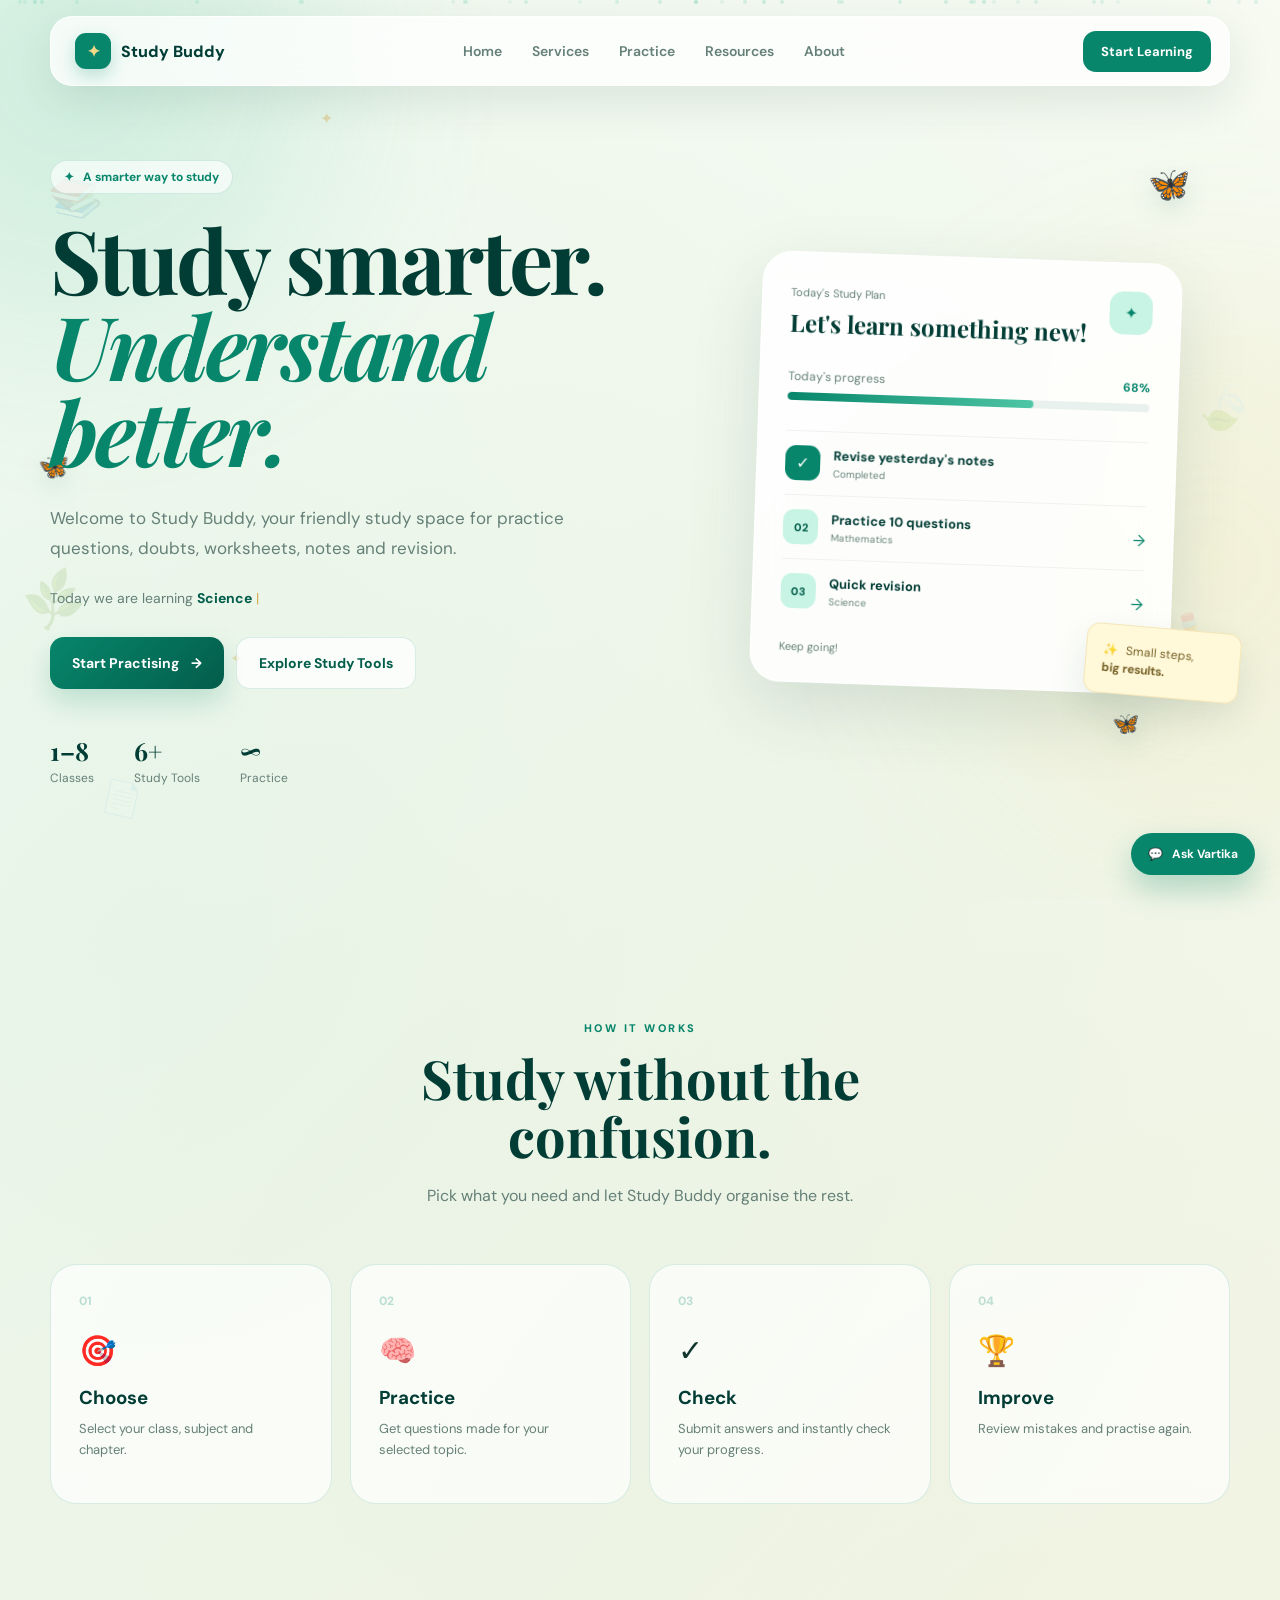
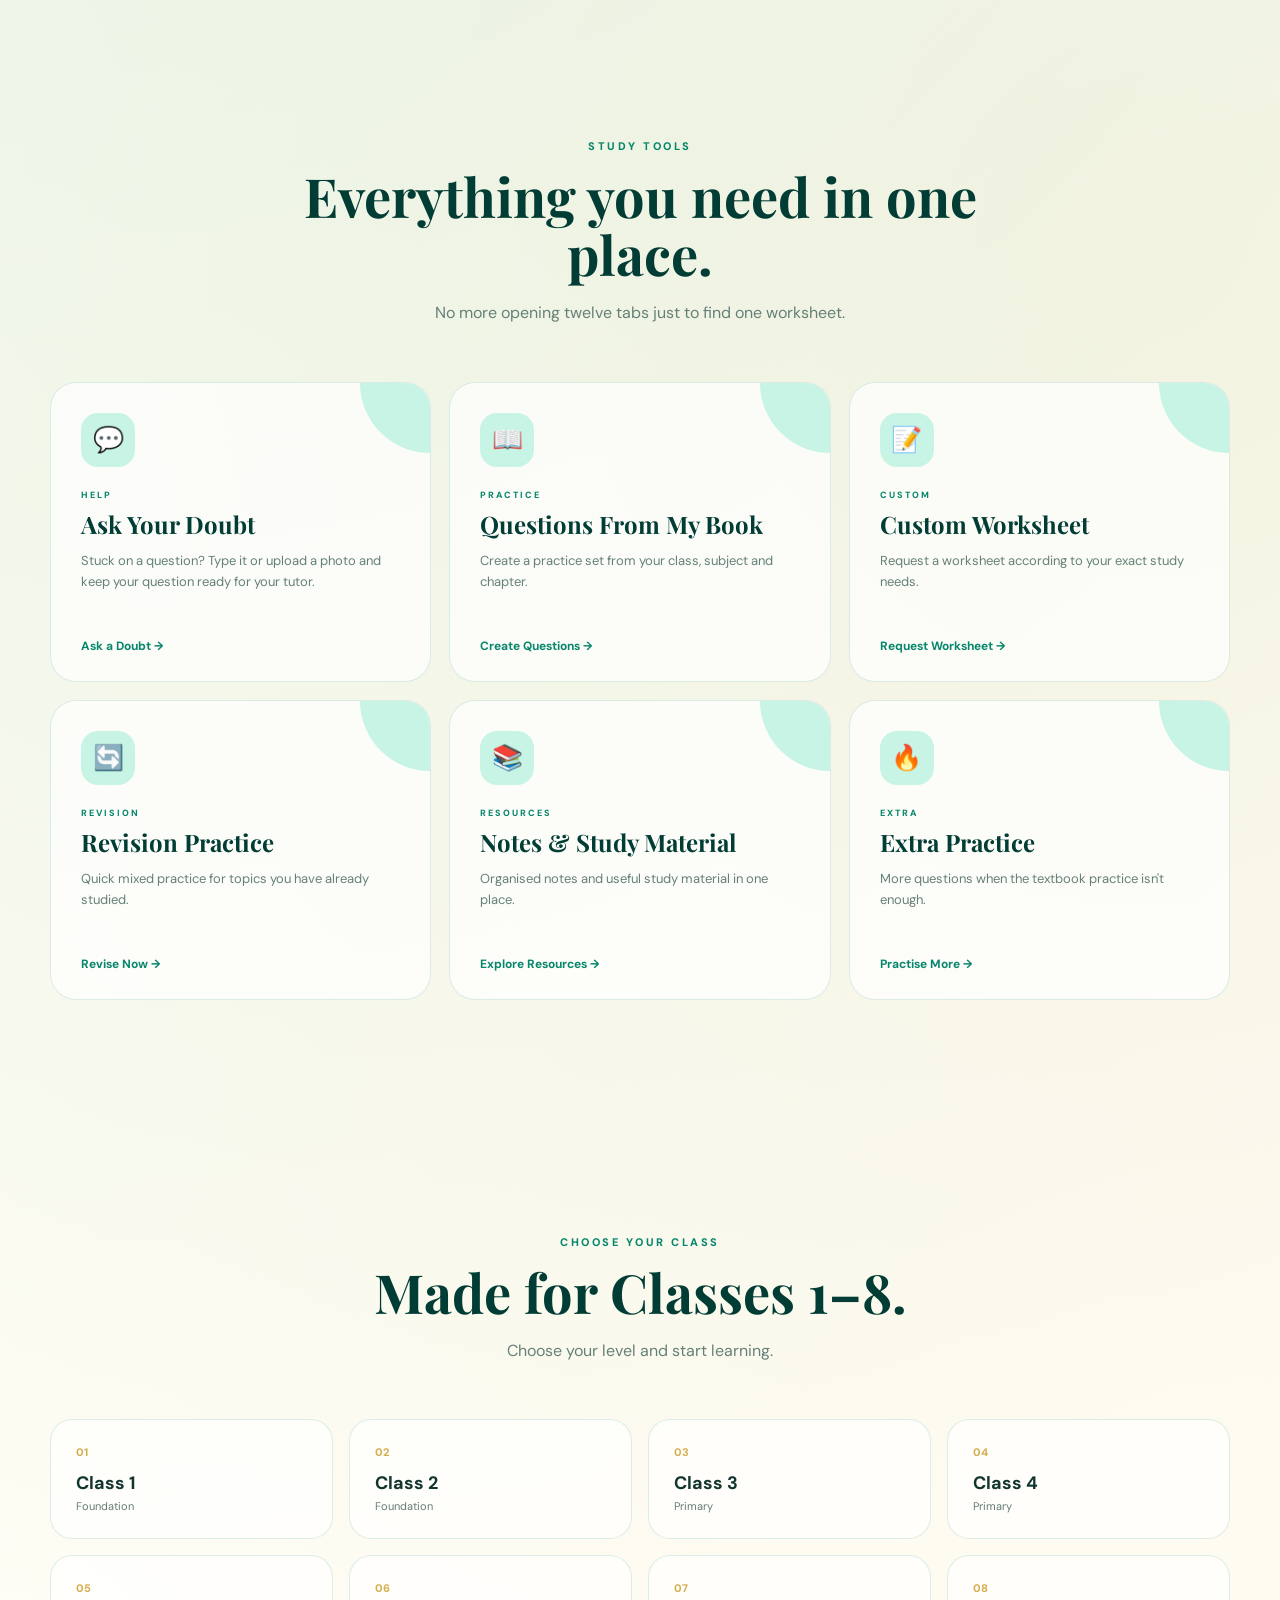
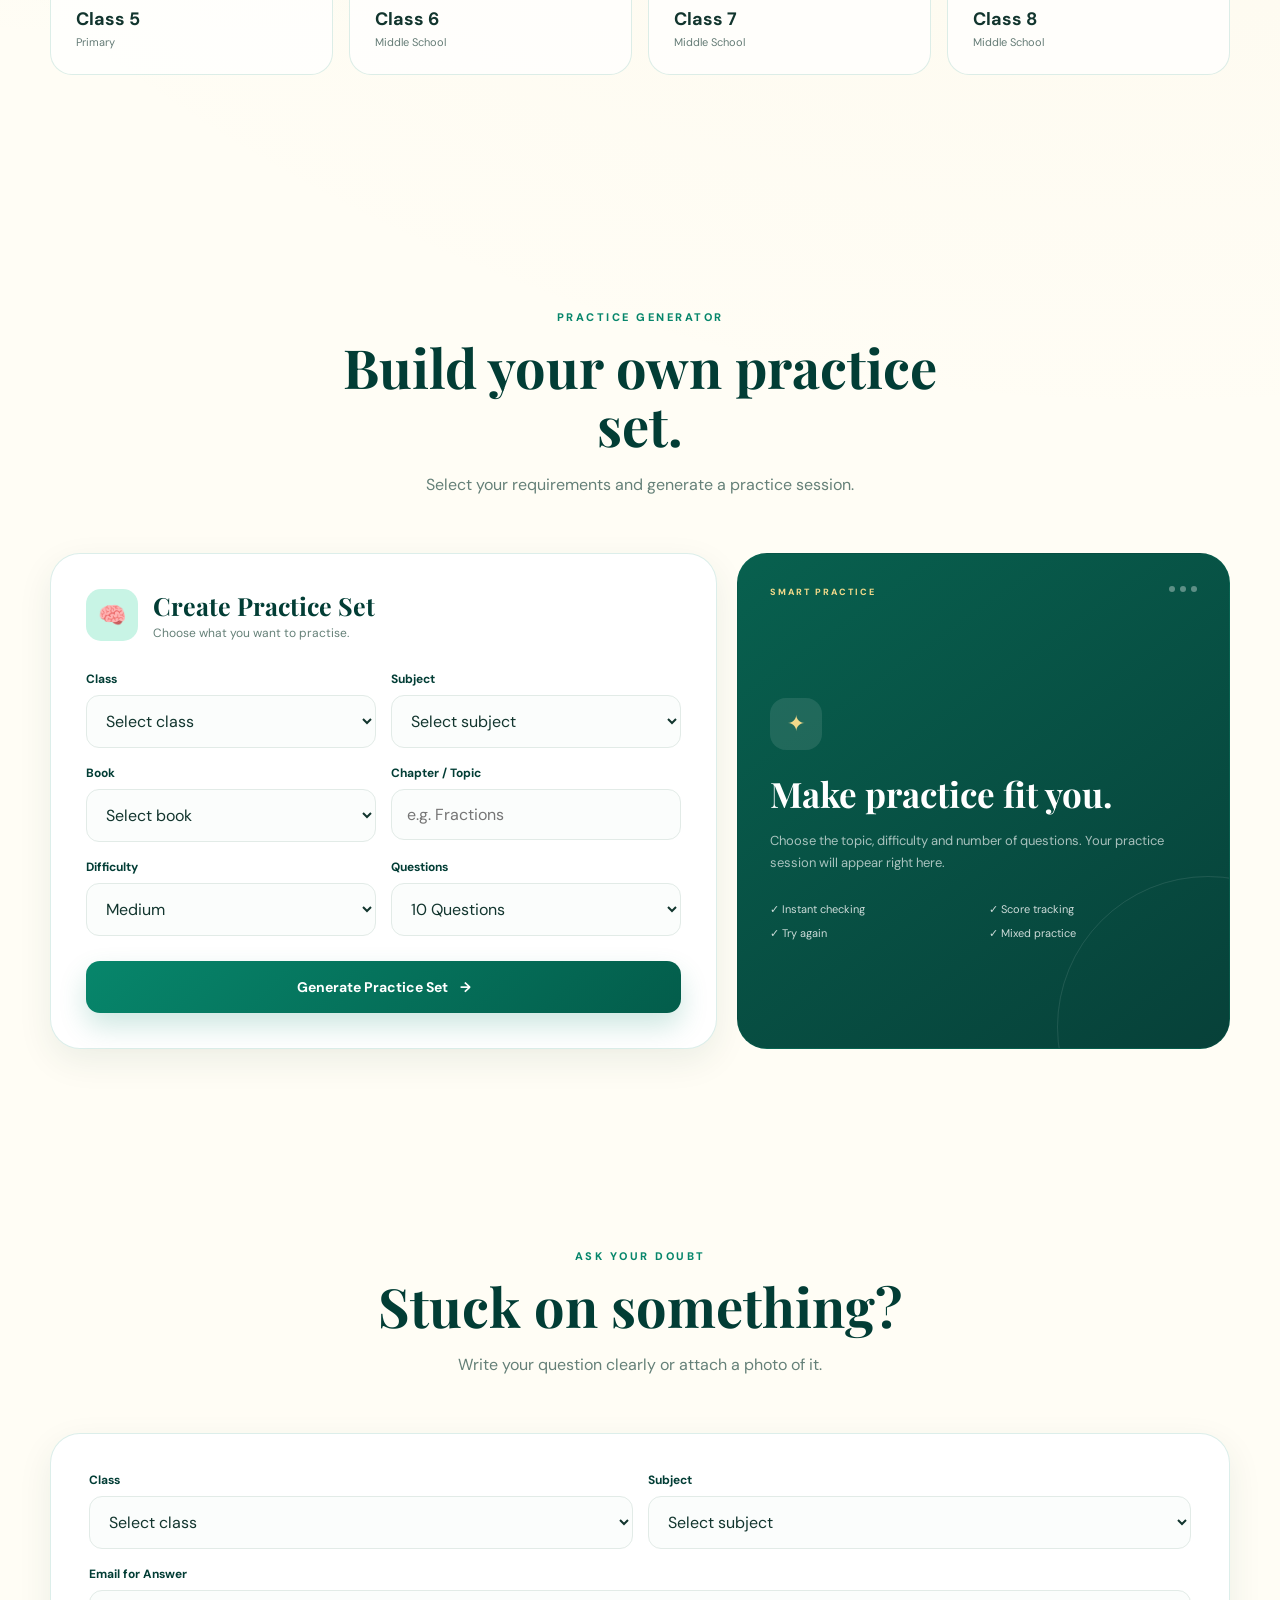
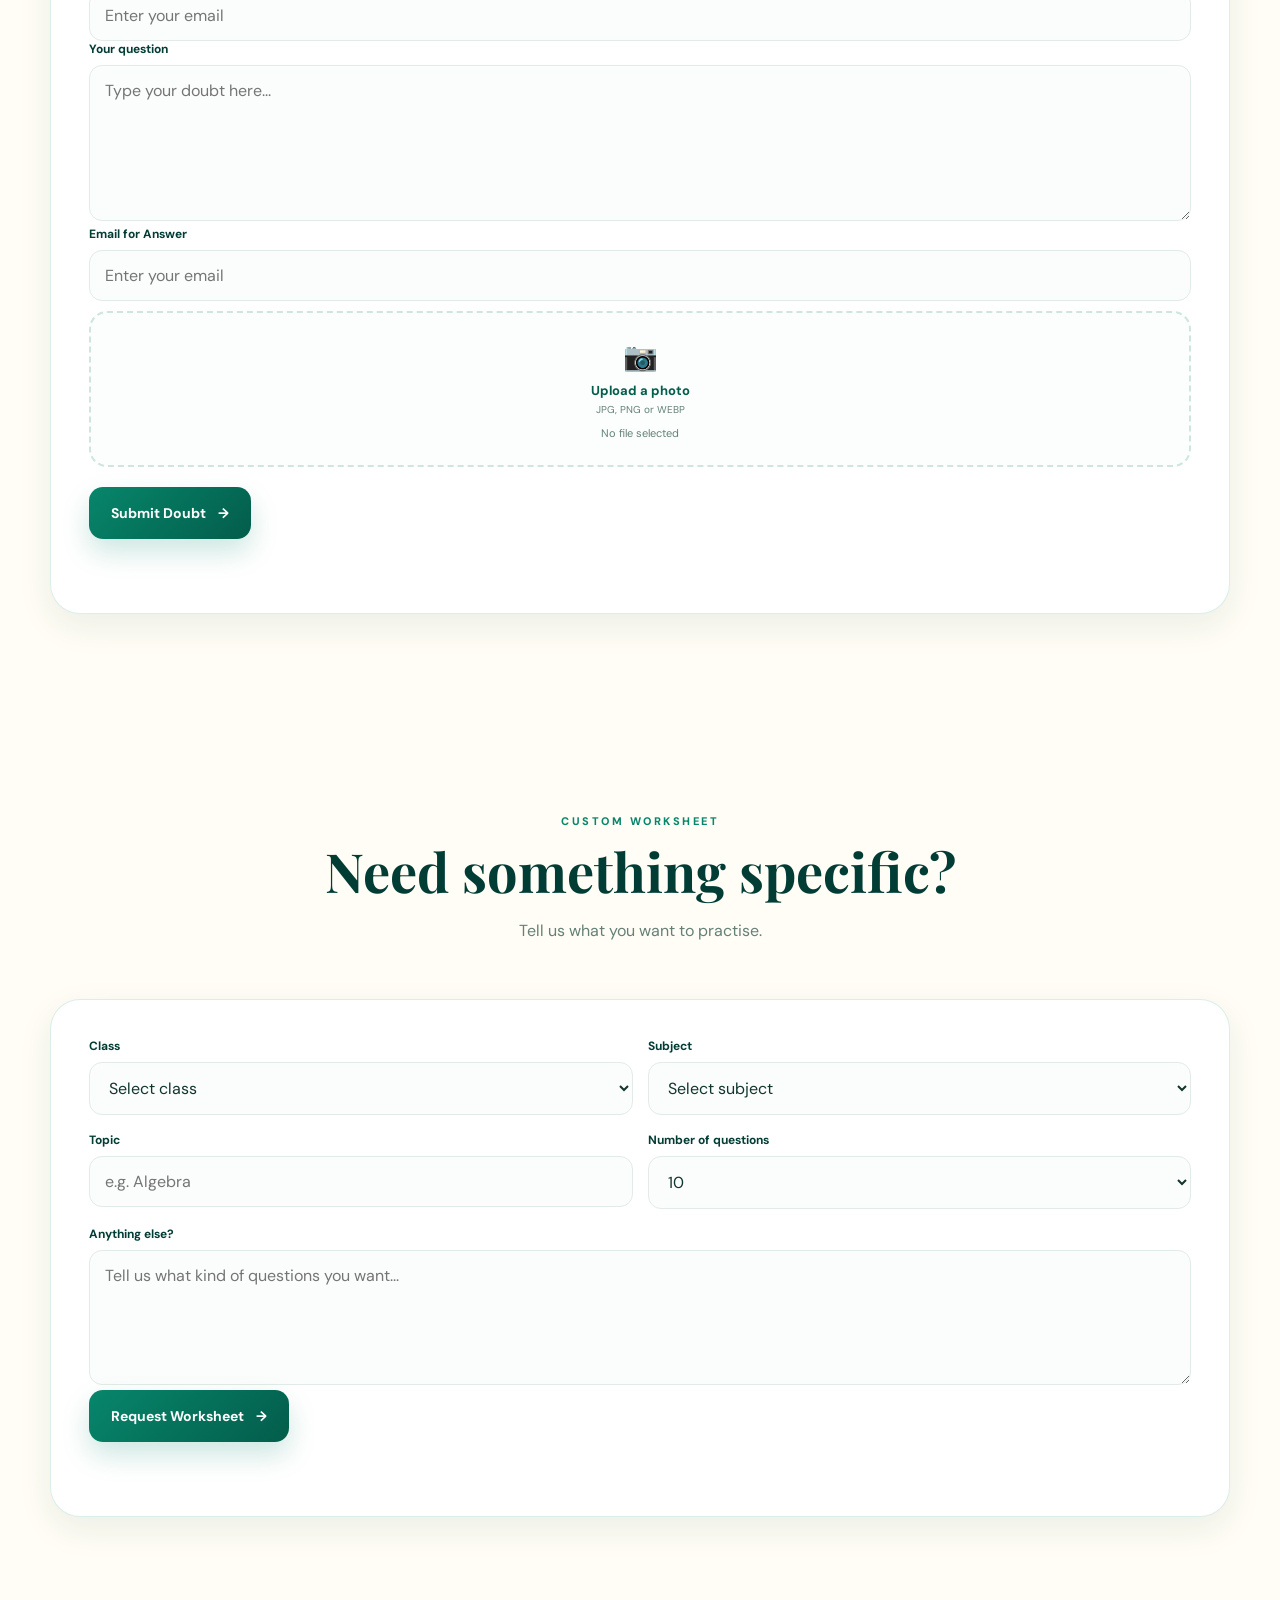
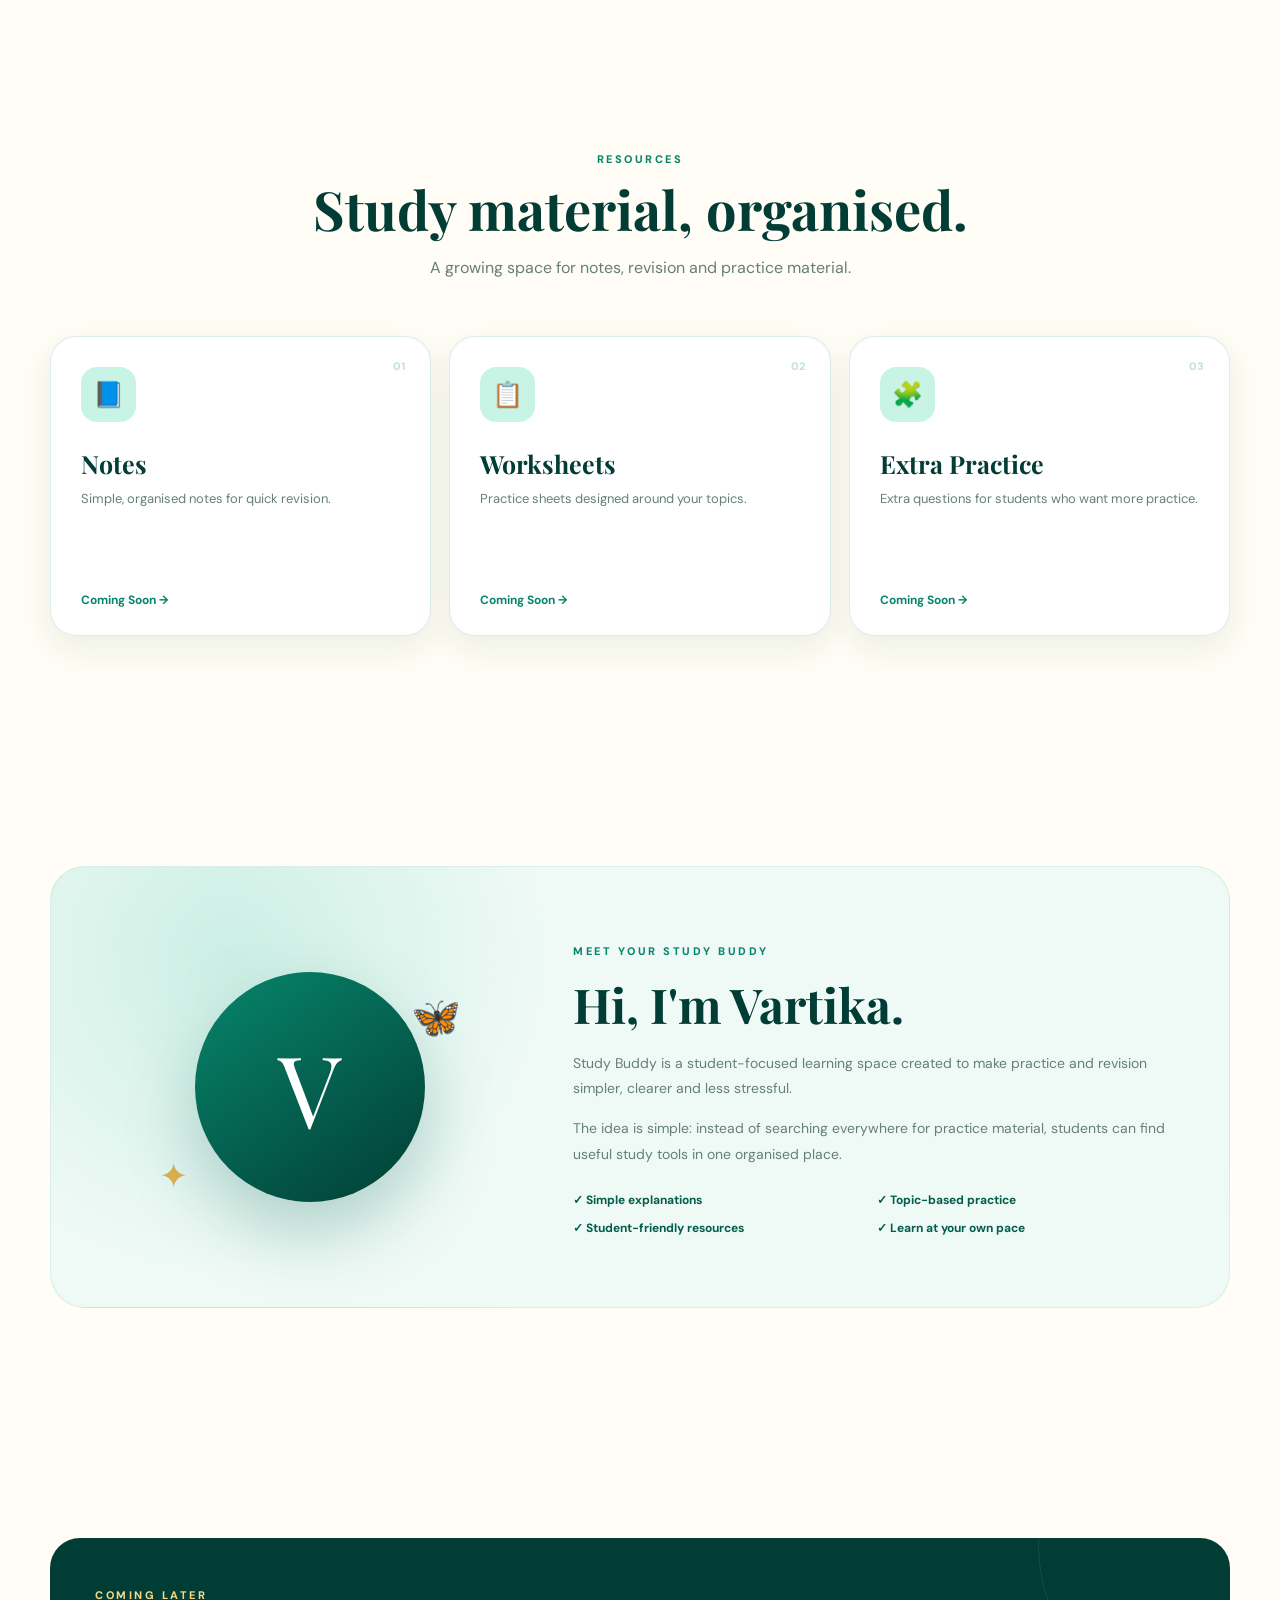
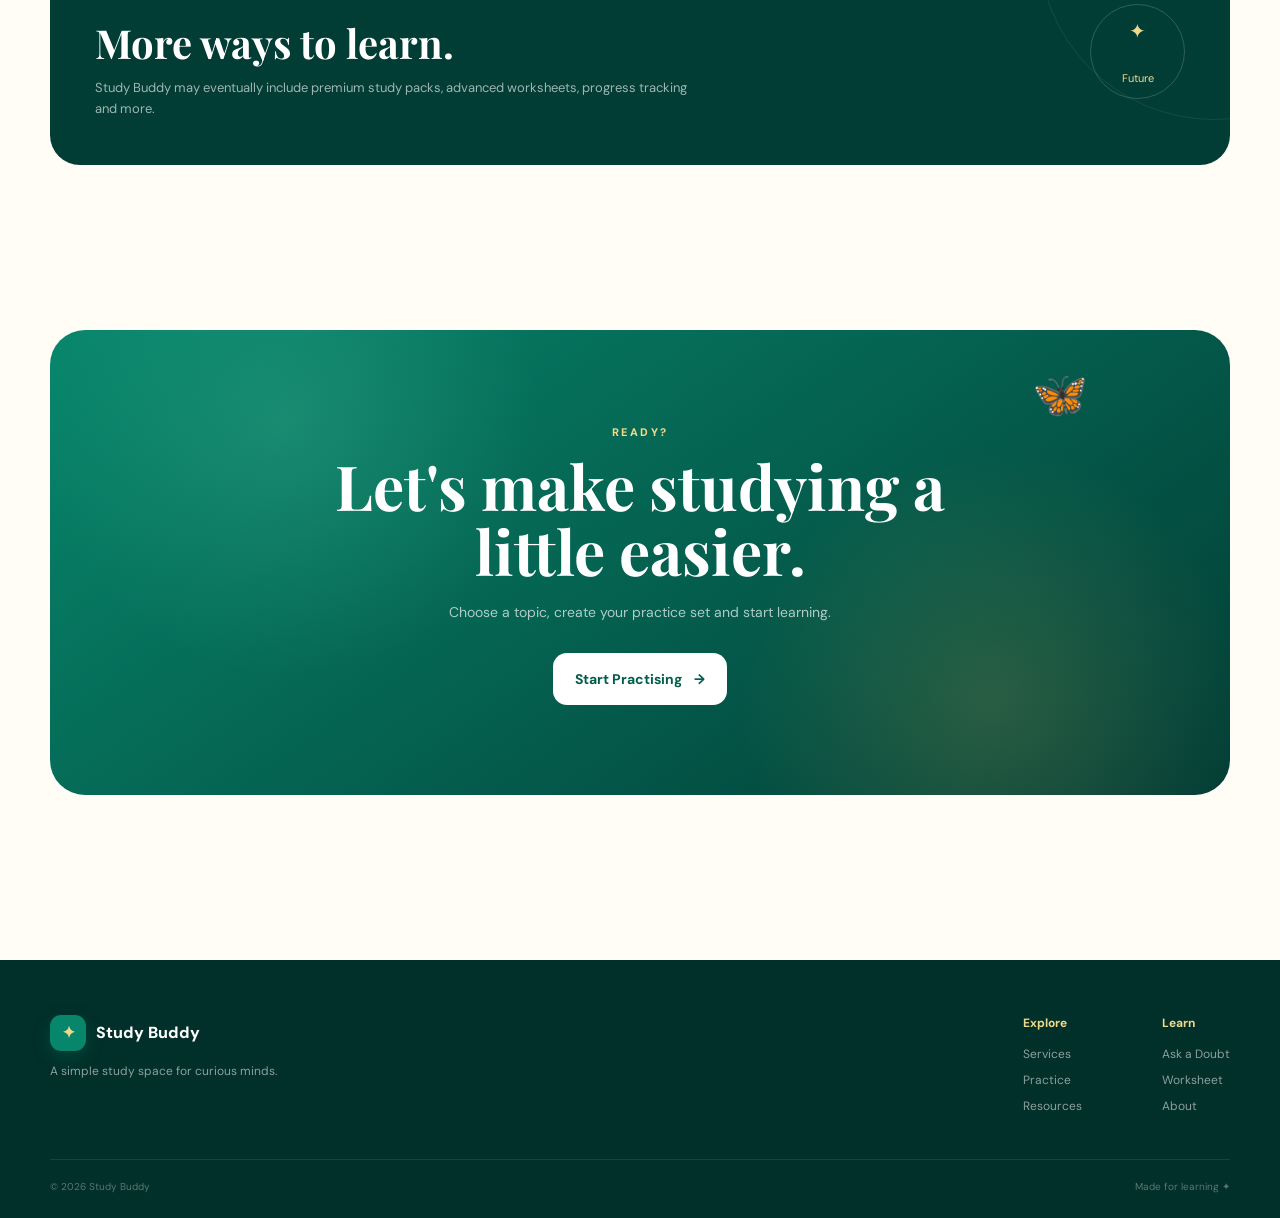
==== commit 14996aa5: "Rename Study_Buddy_updated_index.html to index.html" ====
--- a/index.html
+++ b/index.html
@@ -610,6 +610,17 @@
           </div>
 
           <div class="field">
+            <label for="studentEmail">Email for Answer</label>
+            <input
+              type="email"
+              id="studentEmail"
+              name="_replyto"
+              placeholder="Enter your email"
+              required
+            >
+          </div>
+
+          <div class="field">
             <label for="doubtText">Your question</label>
 
             <textarea
@@ -619,6 +630,17 @@
               placeholder="Type your doubt here..."
               required
             ></textarea>
+          </div>
+
+          <div class="field">
+            <label for="doubtEmail">Email for Answer</label>
+            <input
+              type="email"
+              id="doubtEmail"
+              name="_replyto"
+              placeholder="Enter your email"
+              required
+            >
           </div>
 
           <div class="upload-box">
@@ -951,4 +973,4 @@
   <script src="script.js"></script>
 
 </body>
-</html>+</html>
